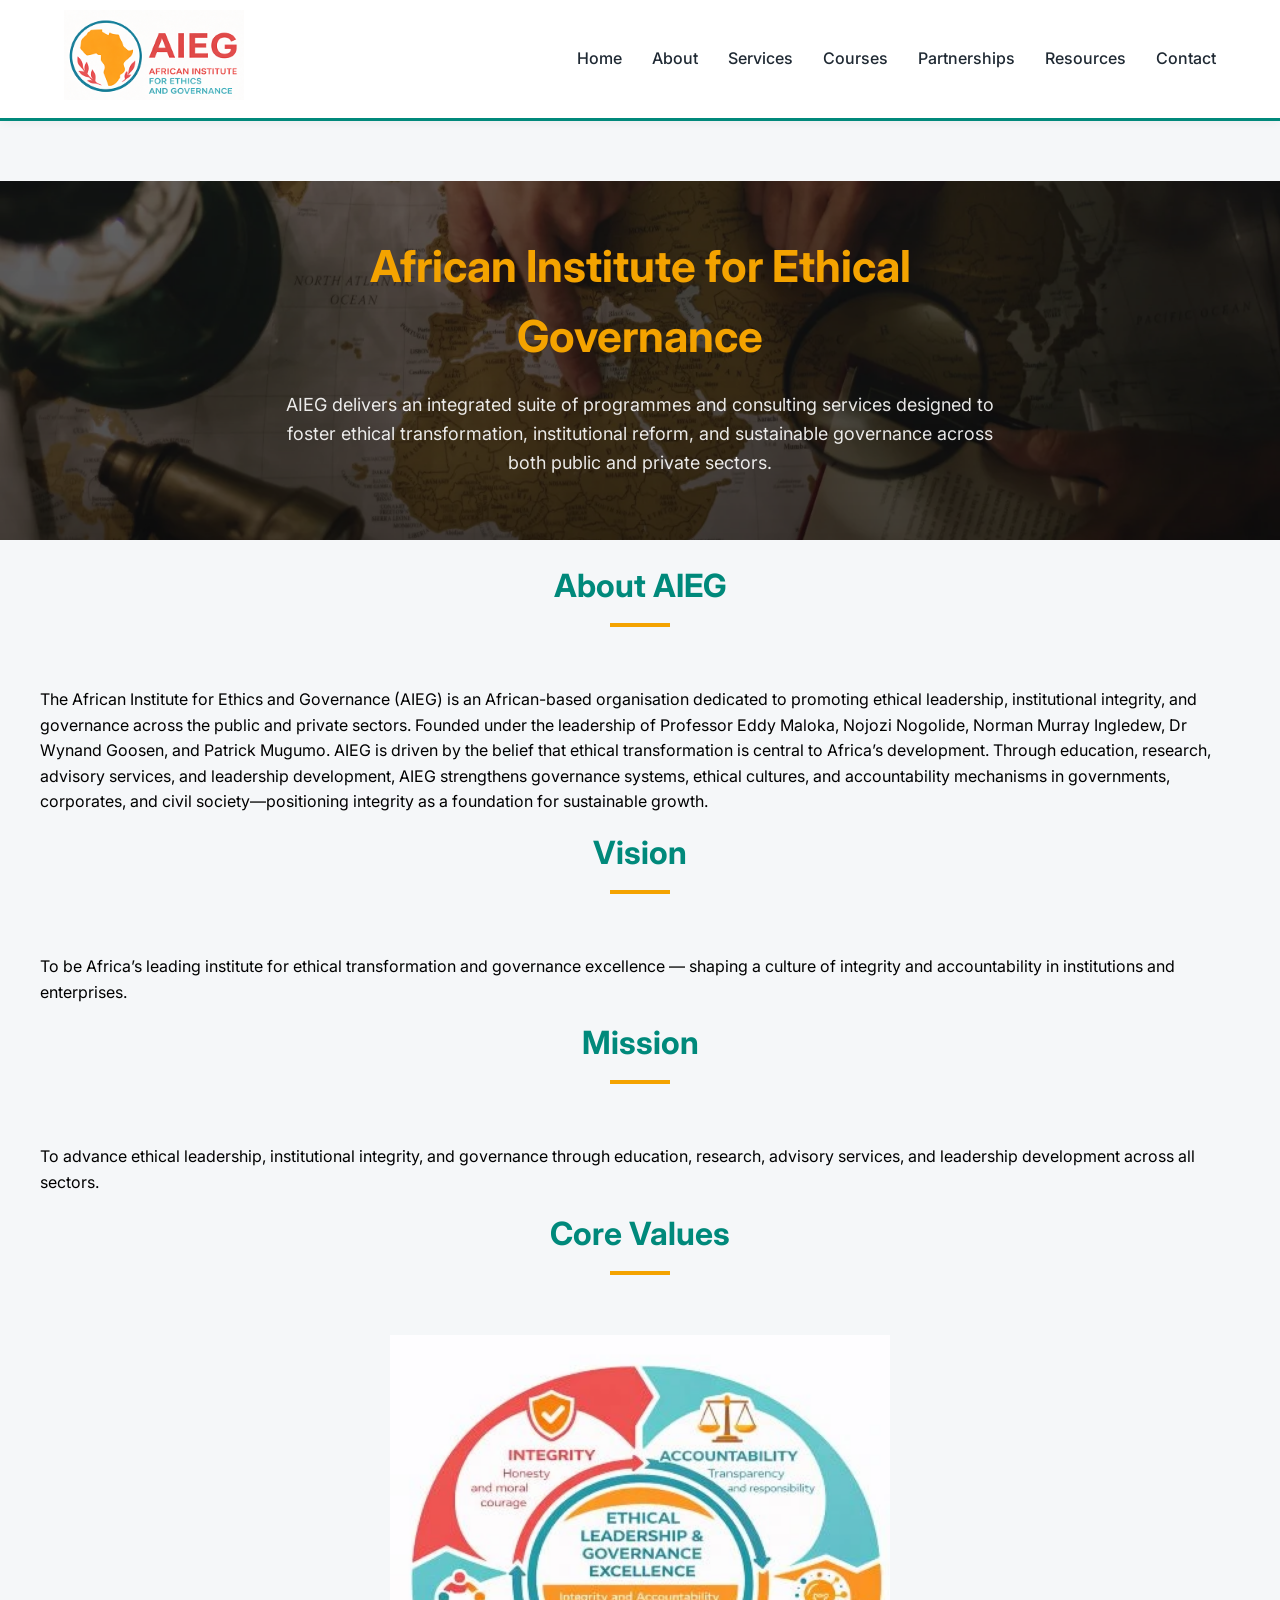
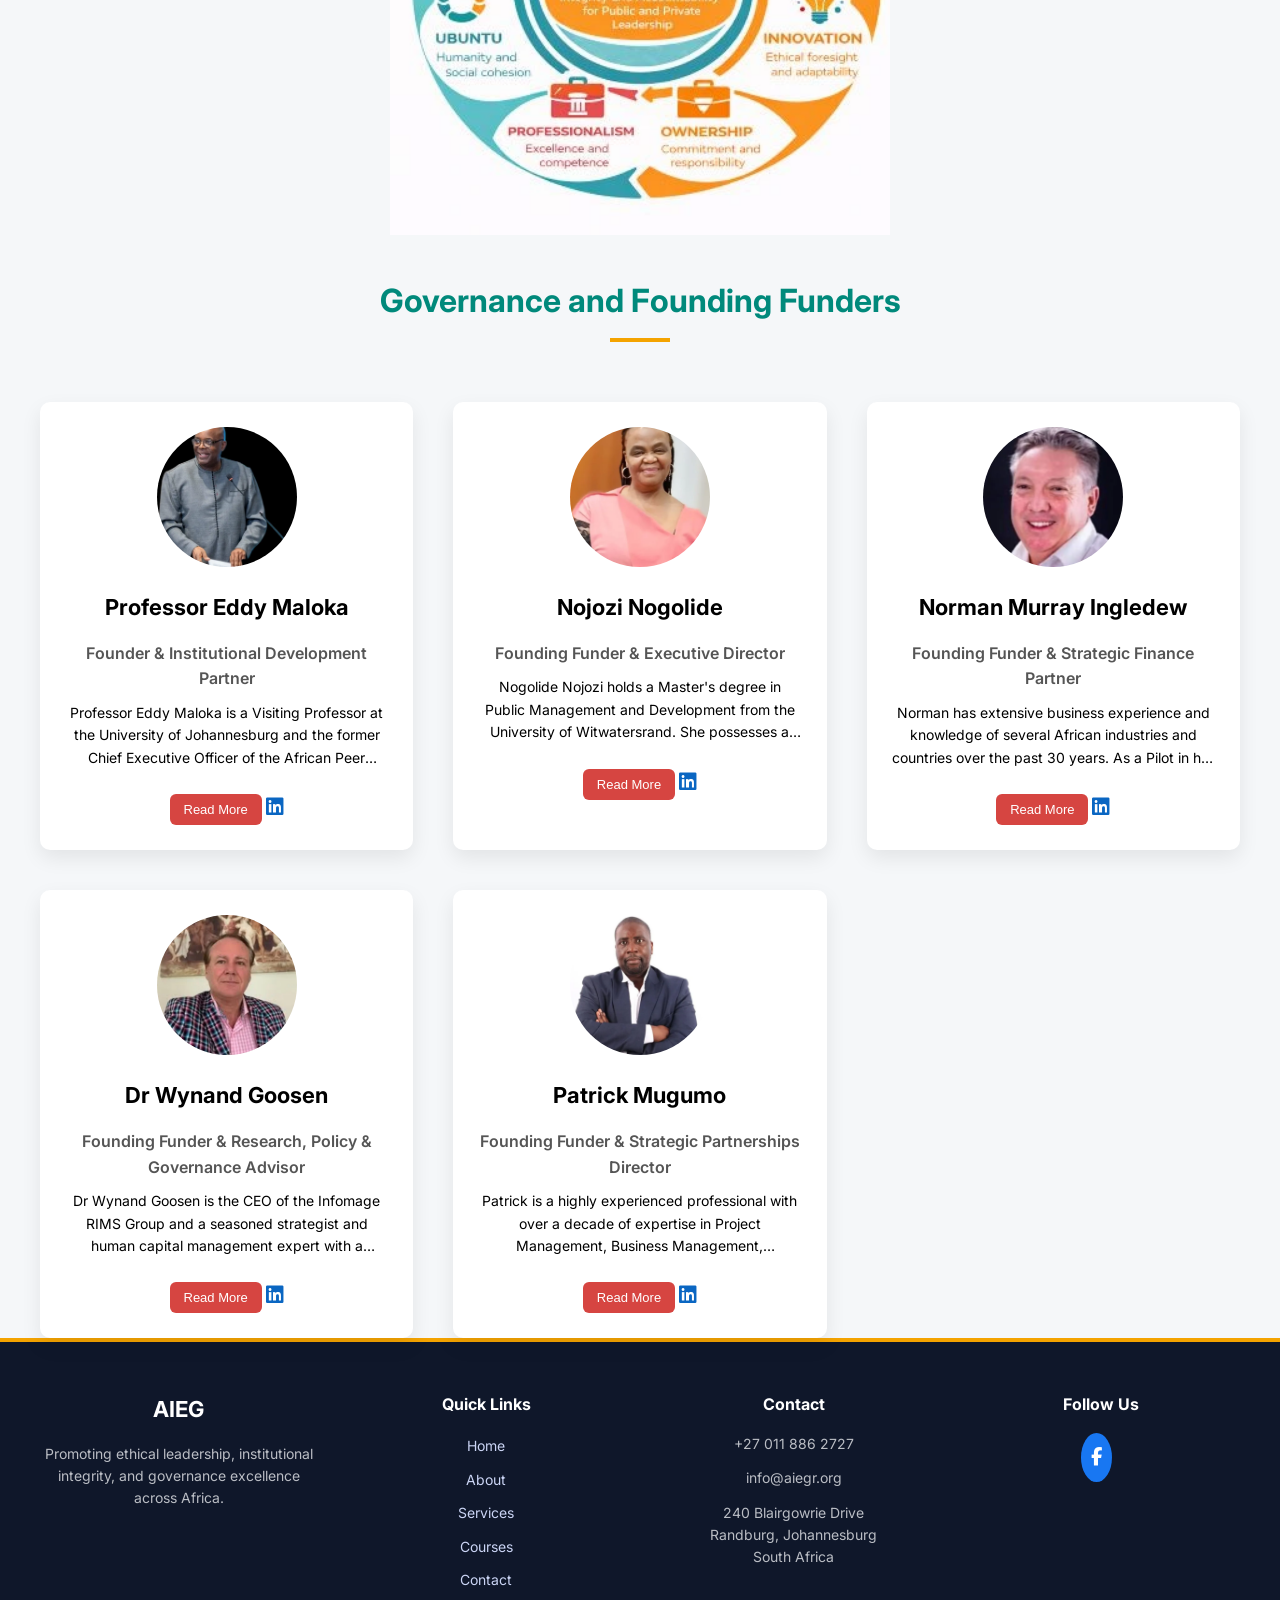
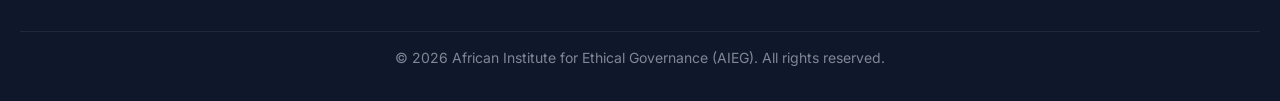
==== about.html @ ccddeaf9 "Update about.html" ====
<!DOCTYPE html>
<html lang="en">

<head>

<meta charset="UTF-8">
<meta name="viewport" content="width=device-width, initial-scale=1.0">

<title>African Institute for Ethical Governance (AIEG) | Ethical Leadership & Governance Training</title>

<meta name="description" content="The African Institute for Ethical Governance (AIEG) promotes ethical leadership, governance reform, and institutional integrity across public and private sectors in Africa.">

<meta name="keywords" content="Ethical leadership, governance training, anti-corruption training, Africa governance institute, ESG leadership, public sector ethics">

<meta name="author" content="African Institute for Ethical Governance">

<link rel="canonical" href="https://www.aiegr.org/">

<link rel="preload" as="image" href="images/governance-bg.webp">
<link rel="preload" as="image" href="images/aieg-logo.png">

<link rel="preconnect" href="https://fonts.googleapis.com">
<link rel="preconnect" href="https://fonts.gstatic.com" crossorigin>

<link href="https://fonts.googleapis.com/css2?family=Inter:wght@300;400;500;600;700&family=Merriweather:wght@600;700&display=swap" rel="stylesheet">

<style>

/* CRITICAL CSS - HEADER */

body{
margin:0;
font-family:'Inter', sans-serif;
background:#F5F7F9;
}

header{
background:white;
border-bottom:3px solid #00897B;
position:sticky;
top:0;
z-index:1000;
}

.navbar{
display:flex;
justify-content:space-between;
align-items:center;
width:90%;
max-width:1200px;
margin:auto;
padding:10px 0;
}

.logo img{
height:70px;
}

/* HERO */

.hero {
  min-height: 20vh;
  height: auto;
  display: flex;
  align-items: center;
  justify-content: center;
  text-align: center;
  color: white;
  padding: 30px 20px;

  background:
  linear-gradient(rgba(0,0,0,0.6), rgba(0,0,0,0.7)),
  url("images/governance-bg.webp");

  background-size: cover;
  background-position: center;
}

/* Tablet */
@media (max-width: 768px) {
  .hero {
  min-height: clamp(400px, 60vh, 650px);
}

  .hero h1 {
    font-size: 32px;
  }

  .hero p {
    font-size: 16px;
  }
}

/* Mobile */
@media (max-width: 480px) {
  .hero {
  min-height: clamp(400px, 60vh, 650px);
}

  .hero h1 {
    font-size: 26px;
  }

  .hero p {
    font-size: 15px;
  }
}
/* CRITICAL CSS - HEADER */

body{
margin:0;
font-family:'Inter', sans-serif;
background:#F5F7F9;
}

header{
background:white;
border-bottom:3px solid #00897B;
position:sticky;
top:0;
z-index:1000;
}

.navbar{
display:flex;
justify-content:space-between;
align-items:center;
width:90%;
max-width:1200px;
margin:auto;
padding:10px 0;
}

.logo img{
height:70px;
}

/* HERO */

.hero {
  min-height: 20vh;
  height: auto;
  display: flex;
  align-items: center;
  justify-content: center;
  text-align: center;
  color: white;
  padding: 30px 20px;

  background:
  linear-gradient(rgba(0,0,0,0.6), rgba(0,0,0,0.7)),
  url("images/governance-bg.webp");

  background-size: cover;
  background-position: center;
}

.hero {
  margin-bottom: 20px;
}

section {
  margin: 60px 0;
}

/* Tablet */
@media (max-width: 768px) {
  .hero {
  min-height: clamp(400px, 60vh, 650px);
}

  .hero h1 {
    font-size: 32px;
  }

  .hero p {
    font-size: 16px;
  }
}

/* Mobile */
@media (max-width: 480px) {
  .hero {
  min-height: clamp(400px, 60vh, 650px);
}

  .hero h1 {
    font-size: 26px;
  }

  .hero p {
    font-size: 15px;
  }
}
</style>


<link rel="preload" href="css/style.css" as="style"
onload="this.onload=null;this.rel='stylesheet'">

<noscript>
<link rel="stylesheet" href="css/style.css">
</noscript>

<link rel="stylesheet" href="https://cdnjs.cloudflare.com/ajax/libs/font-awesome/6.5.0/css/all.min.css">

</head>





<body>

<!-- HEADER / NAVIGATION -->

<header>

<div class="container navbar">

<div class="logo">
<a href="index.html">
<img src="images/aieg-logo.png" alt="AIEG Logo">
</a>
</div>

<!-- HAMBURGER BUTTON -->

<div class="hamburger" id="hamburger">
<span></span>
<span></span>
<span></span>
</div>

<nav>

<ul class="nav-links" id="navLinks">

<li><a href="index.html">Home</a></li>
<li><a href="about.html">About</a></li>
<li><a href="services.html">Services</a></li>
<li><a href="courses.html">Courses</a></li>
<li><a href="partnerships.html">Partnerships</a></li>
<li><a href="resources.html">Resources</a></li>
<li><a href="contact.html">Contact</a></li>

</ul>

</nav>

</div>

</header>


<section class="hero">
  
  <div class="hero-content">

<h1>African Institute for Ethical Governance</h1>

<p>
AIEG delivers an integrated suite of programmes and consulting services designed to foster ethical transformation,
institutional reform, and sustainable governance across both public and private sectors.
</p>

</div>

</section>


<!-- ABOUT -->

<section class="container">


<h2 class="section-title">About AIEG</h2>

<p>
The African Institute for Ethics and Governance (AIEG) is an African-based organisation dedicated to promoting ethical leadership, institutional integrity, and governance across the public and private sectors. Founded under the leadership of Professor Eddy Maloka, Nojozi Nogolide, Norman Murray Ingledew, Dr Wynand Goosen, and Patrick Mugumo. AIEG is driven by the belief that ethical transformation is central to Africa’s development. Through education, research, advisory services, and leadership development, AIEG strengthens governance systems, ethical cultures, and accountability mechanisms in governments, corporates, and civil society—positioning integrity as a foundation for sustainable growth.
</p>

</section>


<section class="container">


<h2 class="section-title">Vision</h2>

<p>To be Africa’s leading institute for ethical transformation and governance excellence — shaping a culture of integrity and accountability in institutions and enterprises.</p>


<h2 class="section-title">Mission</h2>

<p>
To advance ethical leadership, institutional integrity, and governance through education, research, advisory services, and leadership development across all sectors.
</p>


<h2 class="section-title">Core Values</h2>

<div class="core-values-wheel">

  <div class="wheel-container">
    <img src="images/wheel.webp" alt="Core Values Wheel">

    <!-- Hotspots -->
    <a href="#integrity" class="hotspot integrity"></a>
    <a href="#accountability" class="hotspot accountability"></a>
    <a href="#innovation" class="hotspot innovation"></a>
    <a href="#ownership" class="hotspot ownership"></a>
    <a href="#professionalism" class="hotspot professionalism"></a>
    <a href="#ubuntu" class="hotspot ubuntu"></a>
  </div>

</div>




</section>


<section class="container">


<h2 class="section-title">Governance and Founding Funders</h2>

<div class="team-grid">

<div class="team-card">

<img 
  src="assets/team/eddy-maloka.webp"
  srcset="
    assets/team/eddy-maloka-400.webp 400w,
    assets/team/eddy-maloka-800.webp 800w
  "
  sizes="(max-width: 600px) 100vw, 300px"
  loading="lazy"
  alt="Professor Eddy Maloka">

<h3>Professor Eddy Maloka</h3>

<p class="title">Founder & Institutional Development Partner</p>

<p class="bio">
Professor Eddy Maloka is a Visiting Professor at the University of Johannesburg and the former Chief Executive Officer of the African Peer Review Mechanism. With over 30 years of experience in public service, diplomacy, and academia, Maloka has established himself as an expert in leadership and institutional development. He holds a Ph.D. from the University of Cape Town and a Master's degree from the Institute of International and Development Studies in Geneva, Switzerland.
</p>

<button class="read-more">Read More</button>

<a href="#" class="linkedin" target="_blank">
<i class="fab fa-linkedin"></i>
</a>

</div>


<div class="team-card">

<img 
  src="assets/team/nojozi-nogolide.webp"
  srcset="
    assets/team/nojozi-nogolide-400.webp 400w,
    assets/team/nojozi-nogolide-800.webp 800w
  "
  sizes="(max-width: 600px) 100vw, 300px"
  loading="lazy"
  alt="Nojozi Nogolide">

<h3>Nojozi Nogolide</h3>

<p class="title">Founding Funder & Executive Director</p>

<p class="bio">
Nogolide Nojozi holds a Master's degree in Public Management and Development from the University of Witwatersrand. She possesses a robust set of skills and experience in fostering good governance practices and engineering strategic interventions that have led to many organisational growths, improved performance, and stability in the institutions she has served. She has navigated complex governance frameworks crucial for ethical leadership building and good governance conduct. As a diplomat by training, she has participated in numerous international platforms to foster relations on best global practices with various stakeholders.
</p>

<button class="read-more">Read More</button>

<a href="https://www.linkedin.com/in/nogolide-nojozi-76679118" class="linkedin" target="_blank">
<i class="fab fa-linkedin"></i>
</a>

</div>


<div class="team-card">

<img 
  src="assets/team/norman-ingledew.webp"
  srcset="
    assets/team/norman-ingledew-400.webp 400w,
    assets/team/norman-ingledew-800.webp 800w
  "
  sizes="(max-width: 600px) 100vw, 300px"
  loading="lazy"
  alt="Norman Ingledew">

<h3>Norman Murray Ingledew</h3>

<p class="title">Founding Funder & Strategic Finance Partner</p>

<p class="bio">
Norman has extensive business experience and knowledge of several African industries and countries over the past 30 years. As a Pilot in her Majesty’s government, he developed a sense of values and dedication that served him well in his business career. He trained and graduated from the Britannia Royal Naval College (BRNC) in Dartmouth, United Kingdom, where he served as a Naval Officer and Specialist Pilot for various jet aircraft. In South Africa, Norman has also been a non-executive director of several listed companies on the Johannesburg Stock Exchange, specialising in retail, wholesale plumbing hardware distribution, mining, and IT. Norman possesses extensive experience and leadership qualities and is dedicated to South Africa's development. As head of Business Development, he is well-positioned to inspire corporate South Africa to foster a new value system that resists corruption at all levels.
</p>

<button class="read-more">Read More</button>

<a href="https://www.linkedin.com/in/norman-ingledew-4351a81b3" class="linkedin" target="_blank">
<i class="fab fa-linkedin"></i>
</a>

</div>


<div class="team-card">

<img 
  src="assets/team/wynand-goosen.webp"
  srcset="
    assets/team/wynand-goosen-400.webp 400w,
    assets/team/wynand-goosen-800.webp 800w
  "
  sizes="(max-width: 600px) 100vw, 300px"
  loading="lazy"
  alt="Dr Wynand Goosen">

<h3>Dr Wynand Goosen</h3>

<p class="title">Founding Funder & Research, Policy & Governance Advisor</p>

<p class="bio">
Dr Wynand Goosen is the CEO of the Infomage RIMS Group and a seasoned strategist and human capital management expert with a distinguished track record in designing and implementing high-impact development systems across the public and private sectors. He pioneered South Africa’s first Skills Development Facilitator Programme, authored the New Venture Creation Programme for entrepreneurial development, established structured entrepreneurial incubators, and developed foresight, innovation, and management information systems that link strategy directly to execution and productivity. His work includes facilitating strategic development workshops, creating international collaborative frameworks between South Africa and the European Union. Dr Goosen has founded several successful enterprises, including The Learning Corporation Ltd, The Infomage RIMS Group, SkillzBook, and Gold Rose Investments. He holds three doctoral degrees in Business, Metaphysics and Human Capital, as well as a Postdoctoral qualification from Switzerland. He serves on the boards of multiple professional organizations and is an internationally recognised lecturer, PhD supervisor and examiner in Management and Leadership, as well as a well-known conference speaker featured in print and broadcast media.
</p>

<button class="read-more">Read More</button>

<a href="https://www.linkedin.com/in/drwynandgoosen" class="linkedin" target="_blank">
<i class="fab fa-linkedin"></i>
</a>

</div>


<div class="team-card">

<img 
  src="assets/team/patrick-mugumo.webp"
  srcset="
    assets/team/patrick-mugumo-400.webp 400w,
    assets/team/patrick-mugumo-800.webp 800w
  "
  sizes="(max-width: 600px) 100vw, 300px"
  loading="lazy"
  alt="Patrick Mugumo">

<h3>Patrick Mugumo</h3>

<p class="title">Founding Funder & Strategic Partnerships Director</p>

<p class="bio">
Patrick is a highly experienced professional with over a decade of expertise in Project Management, Business Management, Information Technology, and Human Resources. Currently, he holds the position of Director at IRG Group and is a distinguished member of the South African Board for People Practices (SABPP). He has earned the Master’s HR Professional (MHRP) designation and serves as the Deputy Chair of the SABPP Ethics Committee. Patrick has a keen focus on integrating technology and innovation into HR practices, and he is a specialist in leveraging Artificial Intelligence (AI) to drive efficiency and excellence. He has a master’s degree in Programme Management and is actively pursuing a Doctorate in Leadership, Technology, and Innovation Management.
</p>

<button class="read-more">Read More</button>

<a href="https://www.linkedin.com/in/patrick-mugumo-22928923" class="linkedin" target="_blank">
<i class="fab fa-linkedin"></i>
</a>

</div>

</div>

</section>


<!-- SERVICES -->



<!-- COURSES -->



<!-- PARTNERSHIPS -->



<!-- RESOURCES -->



<!-- CONTACT -->



<footer class="footer">

<div class="container footer-grid">

  <!-- About -->
  <div class="footer-col">
    <h3>AIEG</h3>
    <p>
      Promoting ethical leadership, institutional integrity, and governance
      excellence across Africa.
    </p>
  </div>

  <!-- Quick Links -->
  <div class="footer-col">
    <h4>Quick Links</h4>
    <ul>
      <li><a href="index.html">Home</a></li>
      <li><a href="about.html">About</a></li>
      <li><a href="services.html">Services</a></li>
      <li><a href="courses.html">Courses</a></li>
      <li><a href="contact.html">Contact</a></li>
    </ul>
  </div>

  <!-- Contact -->
  <div class="footer-col">
    <h4>Contact</h4>
    <p>+27 011 886 2727</p>
    <p>info@aiegr.org</p>
    <p>240 Blairgowrie Drive<br>
Randburg, Johannesburg<br>
South Africa</p>
  </div>

  <!-- Social -->
  <div class="footer-col">
    <h4>Follow Us</h4>
    <div class="social-icons">
      <a href="https://web.facebook.com/profile.php?id=61573634230975" target="_blank">
        <i class="fab fa-facebook-f"></i>
      </a>
    </div>
  </div>

</div>

<div class="footer-bottom">
  <p>© 2026 African Institute for Ethical Governance (AIEG). All rights reserved.</p>
</div>

</footer>

<script src="js/script.js" defer></script>


<script>

document.querySelectorAll(".read-more").forEach(button => {

button.addEventListener("click", function(){

const bio = this.previousElementSibling;

bio.classList.toggle("expanded");

this.textContent =
bio.classList.contains("expanded")
? "Read Less"
: "Read More";

});

});

</script>

<script>

const hamburger = document.querySelector(".hamburger");
const navLinks = document.querySelector(".nav-links");

hamburger.addEventListener("click", () => {

    hamburger.classList.toggle("active");
    navLinks.classList.toggle("active");

});

</script>

<script>
document.querySelectorAll('.segment').forEach(segment => {
  segment.addEventListener('click', function () {
    const target = this.getAttribute('data-target');
    const section = document.getElementById(target);

    if (section) {
      section.scrollIntoView({ behavior: 'smooth' });
    }
  });
});
</script>

<script>
function filterResources(type) {
    const items = document.querySelectorAll('.resource-item');

    items.forEach(item => {
        if (type === 'all' || item.classList.contains(type)) {
            item.style.display = 'flex';   // ✅ NOT 'block'
        } else {
            item.style.display = 'none';
        }
    });
}
</script>

</body>
</html>
---- css/style.css ----
/* =================================================
AIEG WEBSITE STYLESHEET
African Institute for Ethics and Governance
================================================= */

/* GOOGLE FONTS */

@import url('https://fonts.googleapis.com/css2?family=Inter:wght@300;400;500;600;700&family=Merriweather:wght@600;700&display=swap');


/* =================================================
COLOR PALETTE
================================================= */

:root{

--africa-gold:#F4A300;
--africa-red:#D64541;
--africa-green:#00897B;
--africa-earth:#6D4C41;

--dark:#1F2933;
--text:#444;
--light:#F5F7F9;
--white:#ffffff;

}

 {
  --space-xs: 4px;
  --space-sm: 8px;
  --space-md: 16px;
  --space-lg: 32px;
  --space-xl: 64px;
}

/* =================================================
GLOBAL RESET
================================================= */

*{
margin:0;
padding:0;
box-sizing:border-box;
}

html{
scroll-behavior:smooth;
}

body {
  line-height: 1.6;
}


/* =================================================
TYPOGRAPHY
================================================= */

h1,h2,h3,h4 {
  margin-bottom: 16px;
}

h1{font-size:44px;}
h2{font-size:32px;}
h3{font-size:22px;}

p {
  margin-bottom: 12px;
}

@media(max-width:600px){

h1{
font-size:30px;
}

h2{
font-size:26px;
}

h3{
font-size:20px;
}

p{
font-size:15px;
}

}


/* =================================================
LAYOUT CONTAINER
================================================= */

.container {
  max-width: 1200px;
  margin: 0 auto;
  padding: 0 var(--space-md);
}

section {
  padding: var(--space-xl) var(--space-lg);
}

@media(max-width:600px){

.container{
width:92%;
}

section{
padding:60px 0;
}

}

/* =================================================
HEADER
================================================= */

header{
background:white;
border-bottom:3px solid var(--africa-green);
box-shadow:0 2px 10px rgba(0,0,0,0.05);
position:sticky;
top:0;
z-index:1000;
padding:10px 0;
}

.navbar{
display:flex;
justify-content:space-between;
align-items:center;
}

.logo img{
height:90px;
}


/* NAVIGATION */

.nav-links{
display:flex;
gap:30px;
list-style:none;
}

.nav-links a{
color:var(--dark);
text-decoration:none;
font-weight:500;
transition:color .3s;
}

.nav-links a:hover{
color:var(--africa-red);
}

@media(max-width:900px){

.nav-links{
position:absolute;
top:75px;
left:0;
width:100%;
background:white;
flex-direction:column;
align-items:center;
gap:18px;
padding:25px 0;
display:none;
box-shadow:0 8px 20px rgba(0,0,0,0.08);
}

.nav-links li{
width:100%;
text-align:center;
}

.nav-links a{
display:block;
padding:10px 0;
font-size:18px;
}

.nav-links.active{
display:flex;
}

.hamburger{
display:flex;
}

}


/* =================================================
HAMBURGER MENU
================================================= */

.hamburger{
display:none;
flex-direction:column;
cursor:pointer;
gap:5px;
}

.hamburger span{
width:25px;
height:3px;
background:var(--dark);
display:block;
transition:.3s;
}

.hamburger.active span:nth-child(1){
transform:rotate(45deg) translate(5px,5px);
}

.hamburger.active span:nth-child(2){
opacity:0;
}

.hamburger.active span:nth-child(3){
transform:rotate(-45deg) translate(5px,-5px);
}


/* =================================================
HERO SECTION
================================================= */

.hero {
  position: relative;
  overflow: hidden;
}

.hero-bg {
  position: absolute;
  width: 100%;
  height: 100%;
  object-fit: cover;
  top: 0;
  left: 0;
  z-index: -1;
}

.hero-content{
max-width:750px;
padding:20px;
}

.hero h1{
color:var(--africa-gold);
margin-bottom:20px;
}

.hero p{
font-size:18px;
opacity:.9;
}

@media(max-width:600px){

.hero{
height:auto;
padding:120px 20px 80px 20px;
}

.hero-content{
max-width:100%;
}

.hero p{
font-size:16px;
}

}


/* TEXT REVEAL ANIMATION */

.reveal-text{
opacity:0;
transform:translateY(40px);
animation:revealText 1.2s ease forwards;
}

.reveal-text.delay{
animation-delay:0.6s;
}

@keyframes revealText{
to{
opacity:1;
transform:translateY(0);
}
}


/* SCROLL INDICATOR */

.scroll-indicator{
position:absolute;
bottom:30px;
left:50%;
transform:translateX(-50%);
}

.scroll-indicator span{
display:block;
width:24px;
height:40px;
border:2px solid white;
border-radius:20px;
position:relative;
}

.scroll-indicator span::after{
content:"";
position:absolute;
top:8px;
left:50%;
width:4px;
height:8px;
background:white;
transform:translateX(-50%);
border-radius:2px;
animation:scrollMove 2s infinite;
}

@keyframes scrollMove{
0%{opacity:0;top:6px;}
50%{opacity:1;}
100%{opacity:0;top:20px;}
}


/* =================================================
SECTION TITLE
================================================= */

.section-title{
text-align:center;
margin-bottom:60px;
color:var(--africa-green);
position:relative;
}

.section-title::after{
content:"";
width:60px;
height:4px;
background:var(--africa-gold);
display:block;
margin:12px auto;
}


/* =================================================
CARDS
================================================= */

.card-grid{
display:grid;
grid-template-columns:repeat(3,1fr);
gap:30px;
}


.card{
background:white;
padding:30px;
border-radius:10px;
box-shadow:0 8px 20px rgba(0,0,0,0.08);
transition:.3s;
}

.card:hover{
transform:translateY(-6px);
border-top:4px solid var(--africa-red);
}

.card img{
width:100%;
border-radius:8px;
margin-bottom:20px;
}

@media(max-width:1200px){

.card-grid,
.services-grid,
.courses-grid,
.partnership-grid,
.contact-info-grid{
grid-template-columns:repeat(2,1fr);
}

.team-grid{
grid-template-columns:repeat(2,1fr);
}

}

/* =================================================
BUTTONS
================================================= */

.btn-primary{
background:var(--africa-red);
color:white;
padding:12px 24px;
border-radius:6px;
text-decoration:none;
font-weight:600;
transition:.3s;
}

.btn-primary:hover{
background:var(--africa-green);
}


/* =================================================
TEAM / LEADERSHIP
================================================= */

.team-grid{
display:grid;
grid-template-columns:repeat(3,1fr);
gap:40px;
}

.team-card{
background:white;
padding:25px;
border-radius:10px;
text-align:center;
box-shadow:0 8px 20px rgba(0,0,0,0.08);
transition:.3s;
}

.team-card:hover{
transform:translateY(-6px);
}

.team-card img{
width:140px;
height:140px;
border-radius:50%;
object-fit:cover;
margin-bottom:15px;
}

.team-card .title{
font-weight:600;
margin-bottom:10px;
color:#555;
}

.linkedin{
display:inline-block;
margin-top:10px;
font-size:20px;
color:#0a66c2;
}

.linkedin:hover{
color:#004182;
}

@media(max-width:600px){

.team-card{
padding:20px;
}

.team-card img{
width:120px;
height:120px;
}

}

/* BIO TRUNCATION */

.bio{
display:-webkit-box;
-webkit-line-clamp:3;
-webkit-box-orient:vertical;
overflow:hidden;
font-size:14px;
}

.bio.expanded{
-webkit-line-clamp:unset;
}

.read-more{
background:var(--africa-red);
color:white;
border:none;
padding:8px 14px;
border-radius:6px;
font-size:13px;
cursor:pointer;
margin-top:10px;
}


/* =================================================
SERVICES GRID
================================================= */

.services-grid{
display:grid;
grid-template-columns:repeat(3,1fr);
gap:40px;
margin-top:40px;
}

.service-card{
background:white;
padding:20px;
border-radius:10px;
box-shadow:0 8px 18px rgba(0,0,0,0.08);
transition:.3s;
}

.service-card:hover{
transform:translateY(-5px);
}

.service-card img{
width:100%;
height:160px;
object-fit:cover;
border-radius:6px;
margin-bottom:15px;
}


/* =================================================
COURSES
================================================= */

.courses-grid{
display:grid;
grid-template-columns:repeat(3,1fr);
gap:40px;
margin-top:40px;
}

.course-column{
background:white;
padding:25px;
border-radius:10px;
box-shadow:0 8px 20px rgba(0,0,0,0.08);
}

.course-category-img{
width:100%;
height:180px;
object-fit:cover;
border-radius:8px;
margin-bottom:15px;
}

.course-column ul{
padding-left:20px;
}

@media(max-width:900px){

.course-column{
padding:20px;
}

.course-category-img{
height:160px;
}

}

.modal {
  display: none;
  position: fixed;
  z-index: 2000;
  left: 0;
  top: 0;
  width: 100%;
  height: 100%;
  background: rgba(0,0,0,0.7);
}

.modal-box {
  background: #fff;
  margin: 5% auto;
  padding: 30px;
  width: 90%;
  max-width: 800px;
  max-height: 80vh;
  overflow-y: auto;
  border-radius: 10px;
}

.close-modal {
  float: right;
  font-size: 28px;
  cursor: pointer;
}

/* ACCORDION */

.accordion-header{
width:100%;
background:var(--africa-green);
color:white;
padding:14px;
font-size:16px;
text-align:left;
border:none;
cursor:pointer;
border-radius:6px;
margin-bottom:5px;
}

.accordion-header small.hint {
  display: block;
  font-size: 12px;
  font-weight: 400;
  color: #FF0000;
  margin-top: 5px;
}

.accordion-header:hover{
background:var(--africa-earth);
}

.accordion-content {
  display: none;
}

@media(max-width:600px){

.accordion-header{
font-size:15px;
padding:12px;
}

.accordion-content{
font-size:14px;
}

}


/* =================================================
CUSTOM PROGRAMS
================================================= */

.custom-programs{
margin-top:60px;
}

.custom-title{
text-align:center;
font-size:28px;
margin-bottom:40px;
}

.custom-grid{
display:grid;
grid-template-columns:repeat(2,1fr);
gap:40px;
}

.custom-column{
background:white;
padding:25px;
border-radius:10px;
box-shadow:0 8px 20px rgba(0,0,0,0.08);
}


/* =================================================
PARTNERSHIPS
================================================= */

.partnership-details{
background:#f7f9fc;
}

.partnership-grid{
display:grid;
grid-template-columns:repeat(3,1fr);
gap:30px;
}

.partnership-card{
background:white;
padding:30px;
border-radius:10px;
box-shadow:0 8px 20px rgba(0,0,0,0.08);
}

.partnership-card ul{
padding-left:20px;
}


/* =================================================
CONTACT FORM
================================================= */

.contact-form{
max-width:700px;
margin:auto;
display:flex;
flex-direction:column;
gap:15px;
}

.form-row{
display:grid;
grid-template-columns:1fr 1fr;
gap:15px;
}

.contact-form input,
.contact-form textarea{
width:100%;
padding:14px;
border:1px solid #ddd;
border-radius:6px;
font-size:16px;
}

.contact-form textarea{
resize:vertical;
}

@media(max-width:600px){

.contact-form input,
.contact-form textarea{
font-size:16px;
padding:16px;
}

}


/* SUCCESS MESSAGE */

.form-message{
margin-top:10px;
color:green;
opacity:0;
transition:opacity .5s;
}

.form-message.show{
opacity:1;
}


/* =================================================
CONTACT INFO
================================================= */

.contact-info{
background:#f7f9fc;
}

.contact-info-grid{
display:grid;
grid-template-columns:repeat(3,1fr);
gap:30px;
}

.contact-card{
background:white;
padding:30px;
border-radius:10px;
box-shadow:0 8px 20px rgba(0,0,0,0.08);
text-align:center;
}


/* =================================================
MAP
================================================= */

.map-container{
width:100%;
height:400px;
border-radius:10px;
overflow:hidden;
box-shadow:0 8px 20px rgba(0,0,0,0.1);
}

.map-container iframe{
width:100%;
height:100%;
border:0;
}

@media(max-width:600px){

.map-container{
height:300px;
}

}


/* =================================================
FOOTER
================================================= */

footer{
background:var(--dark);
color:white;
padding:40px 0;
text-align:center;
border-top:4px solid var(--africa-gold);
}

footer p{
font-size:14px;
opacity:.8;
}

.social-links {
  margin-top: 10px;
}

.social-links a {
  color: #00897B;
  text-decoration: none;
  font-weight: 500;
}

.social-links a:hover {
  text-decoration: underline;
}

.social-links a {
  font-size: 20px;
  color: #1877F2; /* Facebook blue */
}

.social-links a:hover {
  opacity: 0.8;
}

.footer {
  background: #0f172a;
  color: #e5e7eb;
  padding: 50px 20px 20px;
}

.footer-grid {
  display: grid;
  grid-template-columns: repeat(auto-fit, minmax(220px, 1fr));
  gap: 30px;
}

.footer-col h3,
.footer-col h4 {
  margin-bottom: 15px;
  color: #ffffff;
}

.footer-col p {
  font-size: 14px;
  line-height: 1.6;
}

.footer-col ul {
  list-style: none;
  padding: 0;
}

.footer-col ul li {
  margin-bottom: 8px;
}

.footer-col ul li a {
  color: #cbd5f5;
  text-decoration: none;
  font-size: 14px;
}

.footer-col ul li a:hover {
  color: #ffffff;
}

.social-icons a {
  display: inline-block;
  margin-right: 10px;
  font-size: 18px;
  color: #ffffff;
  background: #1877F2;
  padding: 10px;
  border-radius: 50%;
  transition: 0.3s;
}

.social-icons a:hover {
  transform: translateY(-3px);
  opacity: 0.9;
}

.footer-bottom {
  text-align: center;
  border-top: 1px solid #1f2937;
  margin-top: 30px;
  padding-top: 15px;
  font-size: 13px;
  color: #9ca3af;
}


/* =================================================
RESPONSIVE
================================================= */

@media(max-width:900px){

.nav-links{
position:absolute;
top:80px;
left:0;
width:100%;
background:white;
flex-direction:column;
align-items:center;
gap:20px;
padding:20px 0;
display:none;
box-shadow:0 5px 15px rgba(0,0,0,0.1);
}

.nav-links.active{
display:flex;
}

.hamburger{
display:flex;
}

.card-grid,
.team-grid,
.services-grid,
.courses-grid,
.partnership-grid,
.contact-info-grid{
grid-template-columns:1fr;
}

.custom-grid{
grid-template-columns:1fr;
}

.form-row{
grid-template-columns:1fr;
}

.hero h1{
font-size:36px;
}

}


/* =================================================
RESOURCES
================================================= */

.resource-tabs{
text-align:center;
margin:20px 0;
}

.resource-tabs button{
margin:5px;
padding:10px 15px;
border:none;
background:#00897B;
color:white;
cursor:pointer;
border-radius:5px;
}

.resource-grid{
display:grid;
grid-template-columns:repeat(auto-fit,minmax(280px,1fr));
gap:20px;
margin-top:30px;

/* ADD THIS */
align-items:stretch;
}

.resource-item{
background:white;
padding:20px;
border-radius:10px;
box-shadow:0 5px 15px rgba(0,0,0,0.1);

/* ADD THIS */
display:flex;
flex-direction:column;
height:100%;
}

.resource-item img{
width:100%;
border-radius:8px;
}

.resource-item h3{
margin-bottom:10px;
}

.resource-item p{
margin-bottom:15px;
}

.btn{
margin-top:auto;
display:inline-block;
padding:10px 15px;
background:#F4A300;
color:white;
text-decoration:none;
border-radius:5px;
}

/* =================================================
CORE VALUES WHEEL
================================================= */

.core-values-wheel {
  display: flex;
  justify-content: center;
  align-items: center;
  margin: 40px auto;
  padding: 0 15px;
}

.core-values-wheel img {
  width: 100%;
  max-width: 500px;
  height: auto;
}

/* Tablet */
@media (max-width: 768px) {
  .core-values-wheel {
    margin: 30px auto;
  }

  .core-values-wheel img {
    max-width: 400px;
  }
}

/* Mobile */
@media (max-width: 480px) {
  .core-values-wheel {
    margin: 20px auto;
  }

  .core-values-wheel img {
    max-width: 100%;
  }
}

.core-values-wheel img {
  transition: transform 0.3s ease;
}

.core-values-wheel img:hover {
  transform: scale(1.03);
}

.core-values-wheel {
  display: flex;
  justify-content: center;
  margin: 40px auto;
  padding: 0 15px;
}

.wheel-container {
  position: relative;
  max-width: 500px;
  width: 100%;
}

.wheel-container img {
  width: 100%;
  height: auto;
  display: block;
}

/* Hotspots base */
.hotspot {
  position: absolute;
  width: 25%;
  height: 25%;
  border-radius: 50%;
  cursor: pointer;
}

/* Optional visual hover (remove if you want invisible zones) */
.hotspot:hover {
  background: rgba(0,0,0,0.1);
}

/* Position each segment (tuned for your wheel layout) */
.integrity {
  top: 5%;
  left: 35%;
}

.accountability {
  top: 10%;
  right: 5%;
}

.innovation {
  top: 40%;
  right: 5%;
}

.ownership {
  bottom: 5%;
  right: 25%;
}

.professionalism {
  bottom: 5%;
  left: 25%;
}

.ubuntu {
  top: 40%;
  left: 5%;
}

/* Mobile adjustments */
@media (max-width: 480px) {
  .hotspot {
    width: 28%;
    height: 28%;
  }
}

html {
  scroll-behavior: smooth;
}

.core-values-wheel {
  display: flex;
  justify-content: center;
  margin: 40px auto;
  padding: 0 15px;
}

.core-values-wheel {
  display: flex;
  justify-content: center;
  margin: 40px auto;
  padding: 0 15px;
}

.wheel-container {
  position: relative;
  width: 100%;
  max-width: 500px;
}

.wheel-container img {
  width: 100%;
  height: auto;
  display: block;
}

/* Base hotspot */
.hotspot {
  position: absolute;
  width: 22%;
  height: 22%;
  border-radius: 50%;
  transform: translate(-50%, -50%);
  cursor: pointer;
}

/* Optional hover visual */
.hotspot:hover {
  background: rgba(0, 0, 0, 0.12);
}

/* 🎯 PRECISE POSITIONS (percentage-based = responsive) */

/* Top */
.integrity {
  top: 18%;
  left: 50%;
}

/* Top-right */
.accountability {
  top: 32%;
  left: 78%;
}

/* Bottom-right */
.innovation {
  top: 68%;
  left: 78%;
}

/* Bottom */
.ownership {
  top: 82%;
  left: 50%;
}

/* Bottom-left */
.professionalism {
  top: 68%;
  left: 22%;
}

/* Top-left */
.ubuntu {
  top: 32%;
  left: 22%;
}

/* Mobile tweak */
@media (max-width: 480px) {
  .hotspot {
    width: 26%;
    height: 26%;
  }
}

.hotspot::after {
  content: attr(class);
  position: absolute;
  top: -25px;
  left: 50%;
  transform: translateX(-50%);
  background: #00897B;
  color: white;
  padding: 4px 8px;
  font-size: 10px;
  border-radius: 4px;
  opacity: 0;
  transition: 0.2s;
  white-space: nowrap;
}

.hotspot:hover::after {
  opacity: 1;
}
---- css/style.css ----
/* =================================================
AIEG WEBSITE STYLESHEET
African Institute for Ethics and Governance
================================================= */

/* GOOGLE FONTS */

@import url('https://fonts.googleapis.com/css2?family=Inter:wght@300;400;500;600;700&family=Merriweather:wght@600;700&display=swap');


/* =================================================
COLOR PALETTE
================================================= */

:root{

--africa-gold:#F4A300;
--africa-red:#D64541;
--africa-green:#00897B;
--africa-earth:#6D4C41;

--dark:#1F2933;
--text:#444;
--light:#F5F7F9;
--white:#ffffff;

}

 {
  --space-xs: 4px;
  --space-sm: 8px;
  --space-md: 16px;
  --space-lg: 32px;
  --space-xl: 64px;
}

/* =================================================
GLOBAL RESET
================================================= */

*{
margin:0;
padding:0;
box-sizing:border-box;
}

html{
scroll-behavior:smooth;
}

body {
  line-height: 1.6;
}


/* =================================================
TYPOGRAPHY
================================================= */

h1,h2,h3,h4 {
  margin-bottom: 16px;
}

h1{font-size:44px;}
h2{font-size:32px;}
h3{font-size:22px;}

p {
  margin-bottom: 12px;
}

@media(max-width:600px){

h1{
font-size:30px;
}

h2{
font-size:26px;
}

h3{
font-size:20px;
}

p{
font-size:15px;
}

}


/* =================================================
LAYOUT CONTAINER
================================================= */

.container {
  max-width: 1200px;
  margin: 0 auto;
  padding: 0 var(--space-md);
}

section {
  padding: var(--space-xl) var(--space-lg);
}

@media(max-width:600px){

.container{
width:92%;
}

section{
padding:60px 0;
}

}

/* =================================================
HEADER
================================================= */

header{
background:white;
border-bottom:3px solid var(--africa-green);
box-shadow:0 2px 10px rgba(0,0,0,0.05);
position:sticky;
top:0;
z-index:1000;
padding:10px 0;
}

.navbar{
display:flex;
justify-content:space-between;
align-items:center;
}

.logo img{
height:90px;
}


/* NAVIGATION */

.nav-links{
display:flex;
gap:30px;
list-style:none;
}

.nav-links a{
color:var(--dark);
text-decoration:none;
font-weight:500;
transition:color .3s;
}

.nav-links a:hover{
color:var(--africa-red);
}

@media(max-width:900px){

.nav-links{
position:absolute;
top:75px;
left:0;
width:100%;
background:white;
flex-direction:column;
align-items:center;
gap:18px;
padding:25px 0;
display:none;
box-shadow:0 8px 20px rgba(0,0,0,0.08);
}

.nav-links li{
width:100%;
text-align:center;
}

.nav-links a{
display:block;
padding:10px 0;
font-size:18px;
}

.nav-links.active{
display:flex;
}

.hamburger{
display:flex;
}

}


/* =================================================
HAMBURGER MENU
================================================= */

.hamburger{
display:none;
flex-direction:column;
cursor:pointer;
gap:5px;
}

.hamburger span{
width:25px;
height:3px;
background:var(--dark);
display:block;
transition:.3s;
}

.hamburger.active span:nth-child(1){
transform:rotate(45deg) translate(5px,5px);
}

.hamburger.active span:nth-child(2){
opacity:0;
}

.hamburger.active span:nth-child(3){
transform:rotate(-45deg) translate(5px,-5px);
}


/* =================================================
HERO SECTION
================================================= */

.hero {
  position: relative;
  overflow: hidden;
}

.hero-bg {
  position: absolute;
  width: 100%;
  height: 100%;
  object-fit: cover;
  top: 0;
  left: 0;
  z-index: -1;
}

.hero-content{
max-width:750px;
padding:20px;
}

.hero h1{
color:var(--africa-gold);
margin-bottom:20px;
}

.hero p{
font-size:18px;
opacity:.9;
}

@media(max-width:600px){

.hero{
height:auto;
padding:120px 20px 80px 20px;
}

.hero-content{
max-width:100%;
}

.hero p{
font-size:16px;
}

}


/* TEXT REVEAL ANIMATION */

.reveal-text{
opacity:0;
transform:translateY(40px);
animation:revealText 1.2s ease forwards;
}

.reveal-text.delay{
animation-delay:0.6s;
}

@keyframes revealText{
to{
opacity:1;
transform:translateY(0);
}
}


/* SCROLL INDICATOR */

.scroll-indicator{
position:absolute;
bottom:30px;
left:50%;
transform:translateX(-50%);
}

.scroll-indicator span{
display:block;
width:24px;
height:40px;
border:2px solid white;
border-radius:20px;
position:relative;
}

.scroll-indicator span::after{
content:"";
position:absolute;
top:8px;
left:50%;
width:4px;
height:8px;
background:white;
transform:translateX(-50%);
border-radius:2px;
animation:scrollMove 2s infinite;
}

@keyframes scrollMove{
0%{opacity:0;top:6px;}
50%{opacity:1;}
100%{opacity:0;top:20px;}
}


/* =================================================
SECTION TITLE
================================================= */

.section-title{
text-align:center;
margin-bottom:60px;
color:var(--africa-green);
position:relative;
}

.section-title::after{
content:"";
width:60px;
height:4px;
background:var(--africa-gold);
display:block;
margin:12px auto;
}


/* =================================================
CARDS
================================================= */

.card-grid{
display:grid;
grid-template-columns:repeat(3,1fr);
gap:30px;
}


.card{
background:white;
padding:30px;
border-radius:10px;
box-shadow:0 8px 20px rgba(0,0,0,0.08);
transition:.3s;
}

.card:hover{
transform:translateY(-6px);
border-top:4px solid var(--africa-red);
}

.card img{
width:100%;
border-radius:8px;
margin-bottom:20px;
}

@media(max-width:1200px){

.card-grid,
.services-grid,
.courses-grid,
.partnership-grid,
.contact-info-grid{
grid-template-columns:repeat(2,1fr);
}

.team-grid{
grid-template-columns:repeat(2,1fr);
}

}

/* =================================================
BUTTONS
================================================= */

.btn-primary{
background:var(--africa-red);
color:white;
padding:12px 24px;
border-radius:6px;
text-decoration:none;
font-weight:600;
transition:.3s;
}

.btn-primary:hover{
background:var(--africa-green);
}


/* =================================================
TEAM / LEADERSHIP
================================================= */

.team-grid{
display:grid;
grid-template-columns:repeat(3,1fr);
gap:40px;
}

.team-card{
background:white;
padding:25px;
border-radius:10px;
text-align:center;
box-shadow:0 8px 20px rgba(0,0,0,0.08);
transition:.3s;
}

.team-card:hover{
transform:translateY(-6px);
}

.team-card img{
width:140px;
height:140px;
border-radius:50%;
object-fit:cover;
margin-bottom:15px;
}

.team-card .title{
font-weight:600;
margin-bottom:10px;
color:#555;
}

.linkedin{
display:inline-block;
margin-top:10px;
font-size:20px;
color:#0a66c2;
}

.linkedin:hover{
color:#004182;
}

@media(max-width:600px){

.team-card{
padding:20px;
}

.team-card img{
width:120px;
height:120px;
}

}

/* BIO TRUNCATION */

.bio{
display:-webkit-box;
-webkit-line-clamp:3;
-webkit-box-orient:vertical;
overflow:hidden;
font-size:14px;
}

.bio.expanded{
-webkit-line-clamp:unset;
}

.read-more{
background:var(--africa-red);
color:white;
border:none;
padding:8px 14px;
border-radius:6px;
font-size:13px;
cursor:pointer;
margin-top:10px;
}


/* =================================================
SERVICES GRID
================================================= */

.services-grid{
display:grid;
grid-template-columns:repeat(3,1fr);
gap:40px;
margin-top:40px;
}

.service-card{
background:white;
padding:20px;
border-radius:10px;
box-shadow:0 8px 18px rgba(0,0,0,0.08);
transition:.3s;
}

.service-card:hover{
transform:translateY(-5px);
}

.service-card img{
width:100%;
height:160px;
object-fit:cover;
border-radius:6px;
margin-bottom:15px;
}


/* =================================================
COURSES
================================================= */

.courses-grid{
display:grid;
grid-template-columns:repeat(3,1fr);
gap:40px;
margin-top:40px;
}

.course-column{
background:white;
padding:25px;
border-radius:10px;
box-shadow:0 8px 20px rgba(0,0,0,0.08);
}

.course-category-img{
width:100%;
height:180px;
object-fit:cover;
border-radius:8px;
margin-bottom:15px;
}

.course-column ul{
padding-left:20px;
}

@media(max-width:900px){

.course-column{
padding:20px;
}

.course-category-img{
height:160px;
}

}

.modal {
  display: none;
  position: fixed;
  z-index: 2000;
  left: 0;
  top: 0;
  width: 100%;
  height: 100%;
  background: rgba(0,0,0,0.7);
}

.modal-box {
  background: #fff;
  margin: 5% auto;
  padding: 30px;
  width: 90%;
  max-width: 800px;
  max-height: 80vh;
  overflow-y: auto;
  border-radius: 10px;
}

.close-modal {
  float: right;
  font-size: 28px;
  cursor: pointer;
}

/* ACCORDION */

.accordion-header{
width:100%;
background:var(--africa-green);
color:white;
padding:14px;
font-size:16px;
text-align:left;
border:none;
cursor:pointer;
border-radius:6px;
margin-bottom:5px;
}

.accordion-header small.hint {
  display: block;
  font-size: 12px;
  font-weight: 400;
  color: #FF0000;
  margin-top: 5px;
}

.accordion-header:hover{
background:var(--africa-earth);
}

.accordion-content {
  display: none;
}

@media(max-width:600px){

.accordion-header{
font-size:15px;
padding:12px;
}

.accordion-content{
font-size:14px;
}

}


/* =================================================
CUSTOM PROGRAMS
================================================= */

.custom-programs{
margin-top:60px;
}

.custom-title{
text-align:center;
font-size:28px;
margin-bottom:40px;
}

.custom-grid{
display:grid;
grid-template-columns:repeat(2,1fr);
gap:40px;
}

.custom-column{
background:white;
padding:25px;
border-radius:10px;
box-shadow:0 8px 20px rgba(0,0,0,0.08);
}


/* =================================================
PARTNERSHIPS
================================================= */

.partnership-details{
background:#f7f9fc;
}

.partnership-grid{
display:grid;
grid-template-columns:repeat(3,1fr);
gap:30px;
}

.partnership-card{
background:white;
padding:30px;
border-radius:10px;
box-shadow:0 8px 20px rgba(0,0,0,0.08);
}

.partnership-card ul{
padding-left:20px;
}


/* =================================================
CONTACT FORM
================================================= */

.contact-form{
max-width:700px;
margin:auto;
display:flex;
flex-direction:column;
gap:15px;
}

.form-row{
display:grid;
grid-template-columns:1fr 1fr;
gap:15px;
}

.contact-form input,
.contact-form textarea{
width:100%;
padding:14px;
border:1px solid #ddd;
border-radius:6px;
font-size:16px;
}

.contact-form textarea{
resize:vertical;
}

@media(max-width:600px){

.contact-form input,
.contact-form textarea{
font-size:16px;
padding:16px;
}

}


/* SUCCESS MESSAGE */

.form-message{
margin-top:10px;
color:green;
opacity:0;
transition:opacity .5s;
}

.form-message.show{
opacity:1;
}


/* =================================================
CONTACT INFO
================================================= */

.contact-info{
background:#f7f9fc;
}

.contact-info-grid{
display:grid;
grid-template-columns:repeat(3,1fr);
gap:30px;
}

.contact-card{
background:white;
padding:30px;
border-radius:10px;
box-shadow:0 8px 20px rgba(0,0,0,0.08);
text-align:center;
}


/* =================================================
MAP
================================================= */

.map-container{
width:100%;
height:400px;
border-radius:10px;
overflow:hidden;
box-shadow:0 8px 20px rgba(0,0,0,0.1);
}

.map-container iframe{
width:100%;
height:100%;
border:0;
}

@media(max-width:600px){

.map-container{
height:300px;
}

}


/* =================================================
FOOTER
================================================= */

footer{
background:var(--dark);
color:white;
padding:40px 0;
text-align:center;
border-top:4px solid var(--africa-gold);
}

footer p{
font-size:14px;
opacity:.8;
}

.social-links {
  margin-top: 10px;
}

.social-links a {
  color: #00897B;
  text-decoration: none;
  font-weight: 500;
}

.social-links a:hover {
  text-decoration: underline;
}

.social-links a {
  font-size: 20px;
  color: #1877F2; /* Facebook blue */
}

.social-links a:hover {
  opacity: 0.8;
}

.footer {
  background: #0f172a;
  color: #e5e7eb;
  padding: 50px 20px 20px;
}

.footer-grid {
  display: grid;
  grid-template-columns: repeat(auto-fit, minmax(220px, 1fr));
  gap: 30px;
}

.footer-col h3,
.footer-col h4 {
  margin-bottom: 15px;
  color: #ffffff;
}

.footer-col p {
  font-size: 14px;
  line-height: 1.6;
}

.footer-col ul {
  list-style: none;
  padding: 0;
}

.footer-col ul li {
  margin-bottom: 8px;
}

.footer-col ul li a {
  color: #cbd5f5;
  text-decoration: none;
  font-size: 14px;
}

.footer-col ul li a:hover {
  color: #ffffff;
}

.social-icons a {
  display: inline-block;
  margin-right: 10px;
  font-size: 18px;
  color: #ffffff;
  background: #1877F2;
  padding: 10px;
  border-radius: 50%;
  transition: 0.3s;
}

.social-icons a:hover {
  transform: translateY(-3px);
  opacity: 0.9;
}

.footer-bottom {
  text-align: center;
  border-top: 1px solid #1f2937;
  margin-top: 30px;
  padding-top: 15px;
  font-size: 13px;
  color: #9ca3af;
}


/* =================================================
RESPONSIVE
================================================= */

@media(max-width:900px){

.nav-links{
position:absolute;
top:80px;
left:0;
width:100%;
background:white;
flex-direction:column;
align-items:center;
gap:20px;
padding:20px 0;
display:none;
box-shadow:0 5px 15px rgba(0,0,0,0.1);
}

.nav-links.active{
display:flex;
}

.hamburger{
display:flex;
}

.card-grid,
.team-grid,
.services-grid,
.courses-grid,
.partnership-grid,
.contact-info-grid{
grid-template-columns:1fr;
}

.custom-grid{
grid-template-columns:1fr;
}

.form-row{
grid-template-columns:1fr;
}

.hero h1{
font-size:36px;
}

}


/* =================================================
RESOURCES
================================================= */

.resource-tabs{
text-align:center;
margin:20px 0;
}

.resource-tabs button{
margin:5px;
padding:10px 15px;
border:none;
background:#00897B;
color:white;
cursor:pointer;
border-radius:5px;
}

.resource-grid{
display:grid;
grid-template-columns:repeat(auto-fit,minmax(280px,1fr));
gap:20px;
margin-top:30px;

/* ADD THIS */
align-items:stretch;
}

.resource-item{
background:white;
padding:20px;
border-radius:10px;
box-shadow:0 5px 15px rgba(0,0,0,0.1);

/* ADD THIS */
display:flex;
flex-direction:column;
height:100%;
}

.resource-item img{
width:100%;
border-radius:8px;
}

.resource-item h3{
margin-bottom:10px;
}

.resource-item p{
margin-bottom:15px;
}

.btn{
margin-top:auto;
display:inline-block;
padding:10px 15px;
background:#F4A300;
color:white;
text-decoration:none;
border-radius:5px;
}

/* =================================================
CORE VALUES WHEEL
================================================= */

.core-values-wheel {
  display: flex;
  justify-content: center;
  align-items: center;
  margin: 40px auto;
  padding: 0 15px;
}

.core-values-wheel img {
  width: 100%;
  max-width: 500px;
  height: auto;
}

/* Tablet */
@media (max-width: 768px) {
  .core-values-wheel {
    margin: 30px auto;
  }

  .core-values-wheel img {
    max-width: 400px;
  }
}

/* Mobile */
@media (max-width: 480px) {
  .core-values-wheel {
    margin: 20px auto;
  }

  .core-values-wheel img {
    max-width: 100%;
  }
}

.core-values-wheel img {
  transition: transform 0.3s ease;
}

.core-values-wheel img:hover {
  transform: scale(1.03);
}

.core-values-wheel {
  display: flex;
  justify-content: center;
  margin: 40px auto;
  padding: 0 15px;
}

.wheel-container {
  position: relative;
  max-width: 500px;
  width: 100%;
}

.wheel-container img {
  width: 100%;
  height: auto;
  display: block;
}

/* Hotspots base */
.hotspot {
  position: absolute;
  width: 25%;
  height: 25%;
  border-radius: 50%;
  cursor: pointer;
}

/* Optional visual hover (remove if you want invisible zones) */
.hotspot:hover {
  background: rgba(0,0,0,0.1);
}

/* Position each segment (tuned for your wheel layout) */
.integrity {
  top: 5%;
  left: 35%;
}

.accountability {
  top: 10%;
  right: 5%;
}

.innovation {
  top: 40%;
  right: 5%;
}

.ownership {
  bottom: 5%;
  right: 25%;
}

.professionalism {
  bottom: 5%;
  left: 25%;
}

.ubuntu {
  top: 40%;
  left: 5%;
}

/* Mobile adjustments */
@media (max-width: 480px) {
  .hotspot {
    width: 28%;
    height: 28%;
  }
}

html {
  scroll-behavior: smooth;
}

.core-values-wheel {
  display: flex;
  justify-content: center;
  margin: 40px auto;
  padding: 0 15px;
}

.core-values-wheel {
  display: flex;
  justify-content: center;
  margin: 40px auto;
  padding: 0 15px;
}

.wheel-container {
  position: relative;
  width: 100%;
  max-width: 500px;
}

.wheel-container img {
  width: 100%;
  height: auto;
  display: block;
}

/* Base hotspot */
.hotspot {
  position: absolute;
  width: 22%;
  height: 22%;
  border-radius: 50%;
  transform: translate(-50%, -50%);
  cursor: pointer;
}

/* Optional hover visual */
.hotspot:hover {
  background: rgba(0, 0, 0, 0.12);
}

/* 🎯 PRECISE POSITIONS (percentage-based = responsive) */

/* Top */
.integrity {
  top: 18%;
  left: 50%;
}

/* Top-right */
.accountability {
  top: 32%;
  left: 78%;
}

/* Bottom-right */
.innovation {
  top: 68%;
  left: 78%;
}

/* Bottom */
.ownership {
  top: 82%;
  left: 50%;
}

/* Bottom-left */
.professionalism {
  top: 68%;
  left: 22%;
}

/* Top-left */
.ubuntu {
  top: 32%;
  left: 22%;
}

/* Mobile tweak */
@media (max-width: 480px) {
  .hotspot {
    width: 26%;
    height: 26%;
  }
}

.hotspot::after {
  content: attr(class);
  position: absolute;
  top: -25px;
  left: 50%;
  transform: translateX(-50%);
  background: #00897B;
  color: white;
  padding: 4px 8px;
  font-size: 10px;
  border-radius: 4px;
  opacity: 0;
  transition: 0.2s;
  white-space: nowrap;
}

.hotspot:hover::after {
  opacity: 1;
}
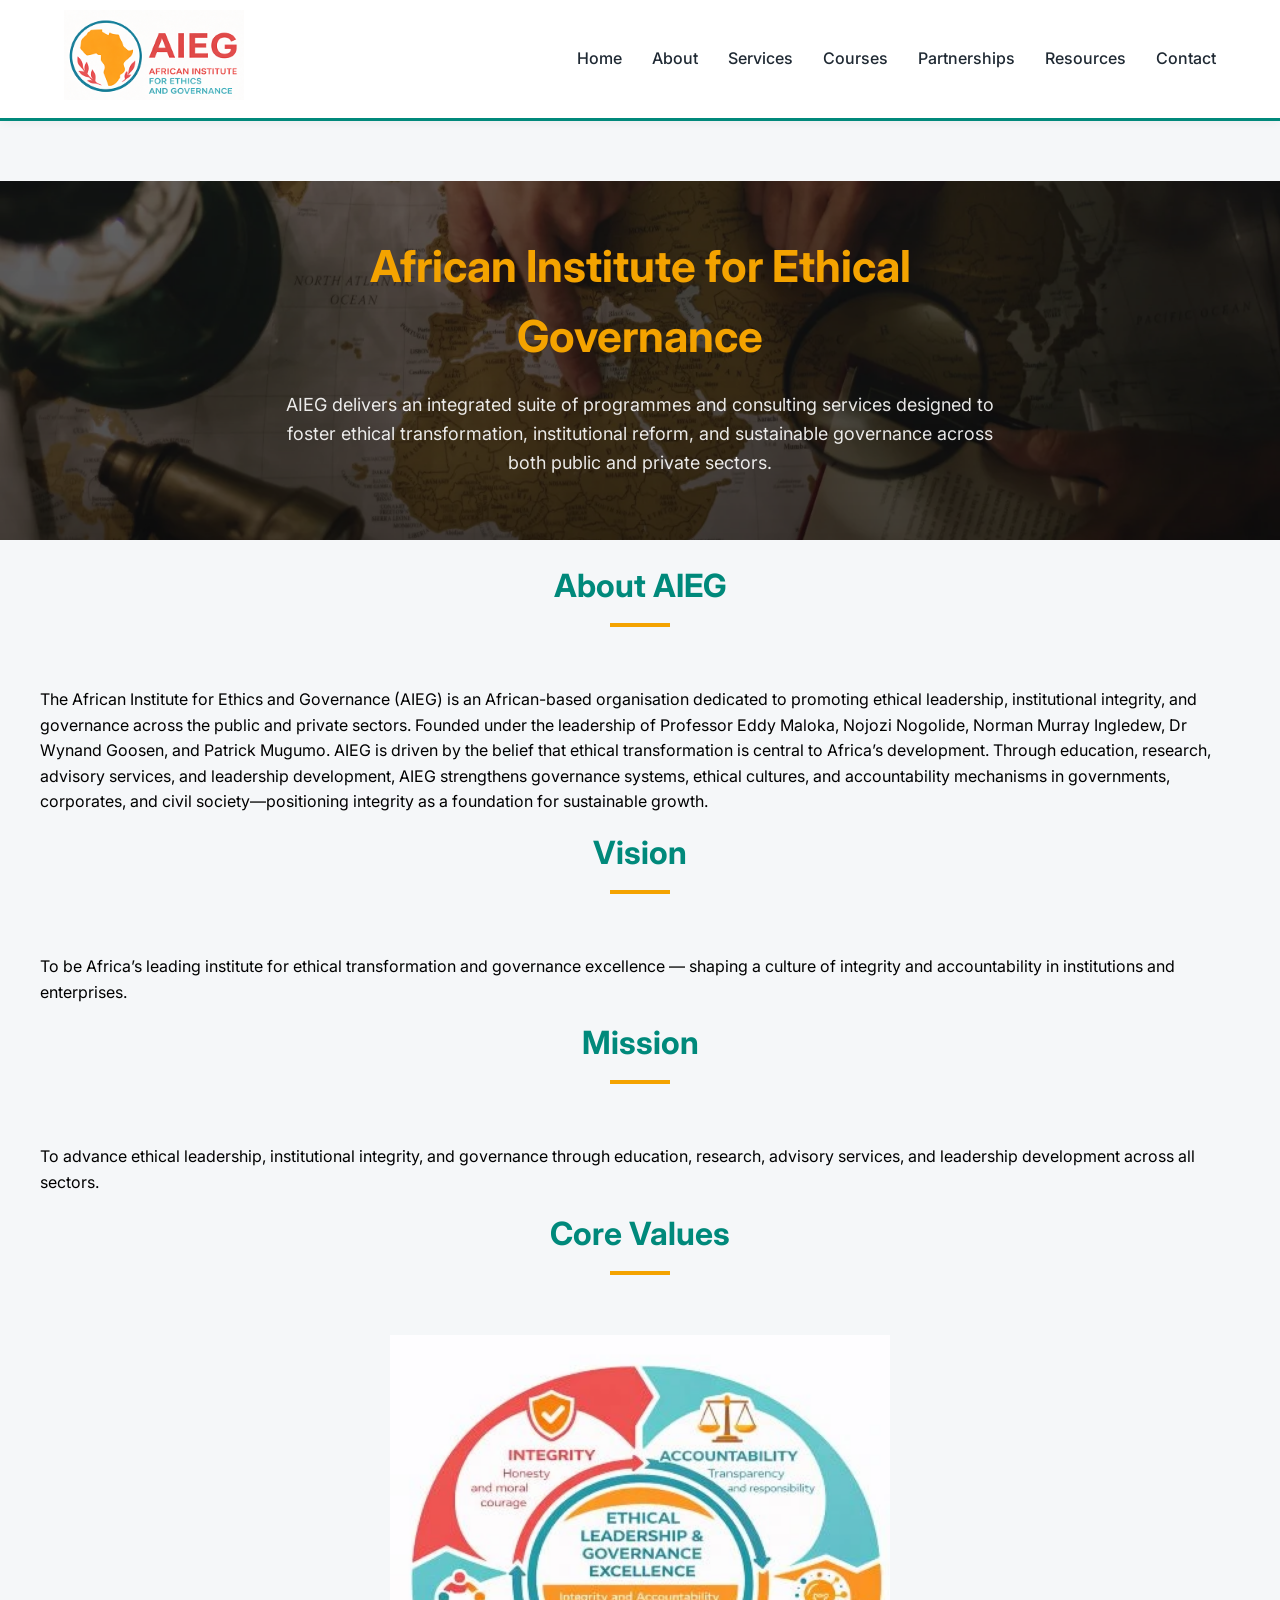
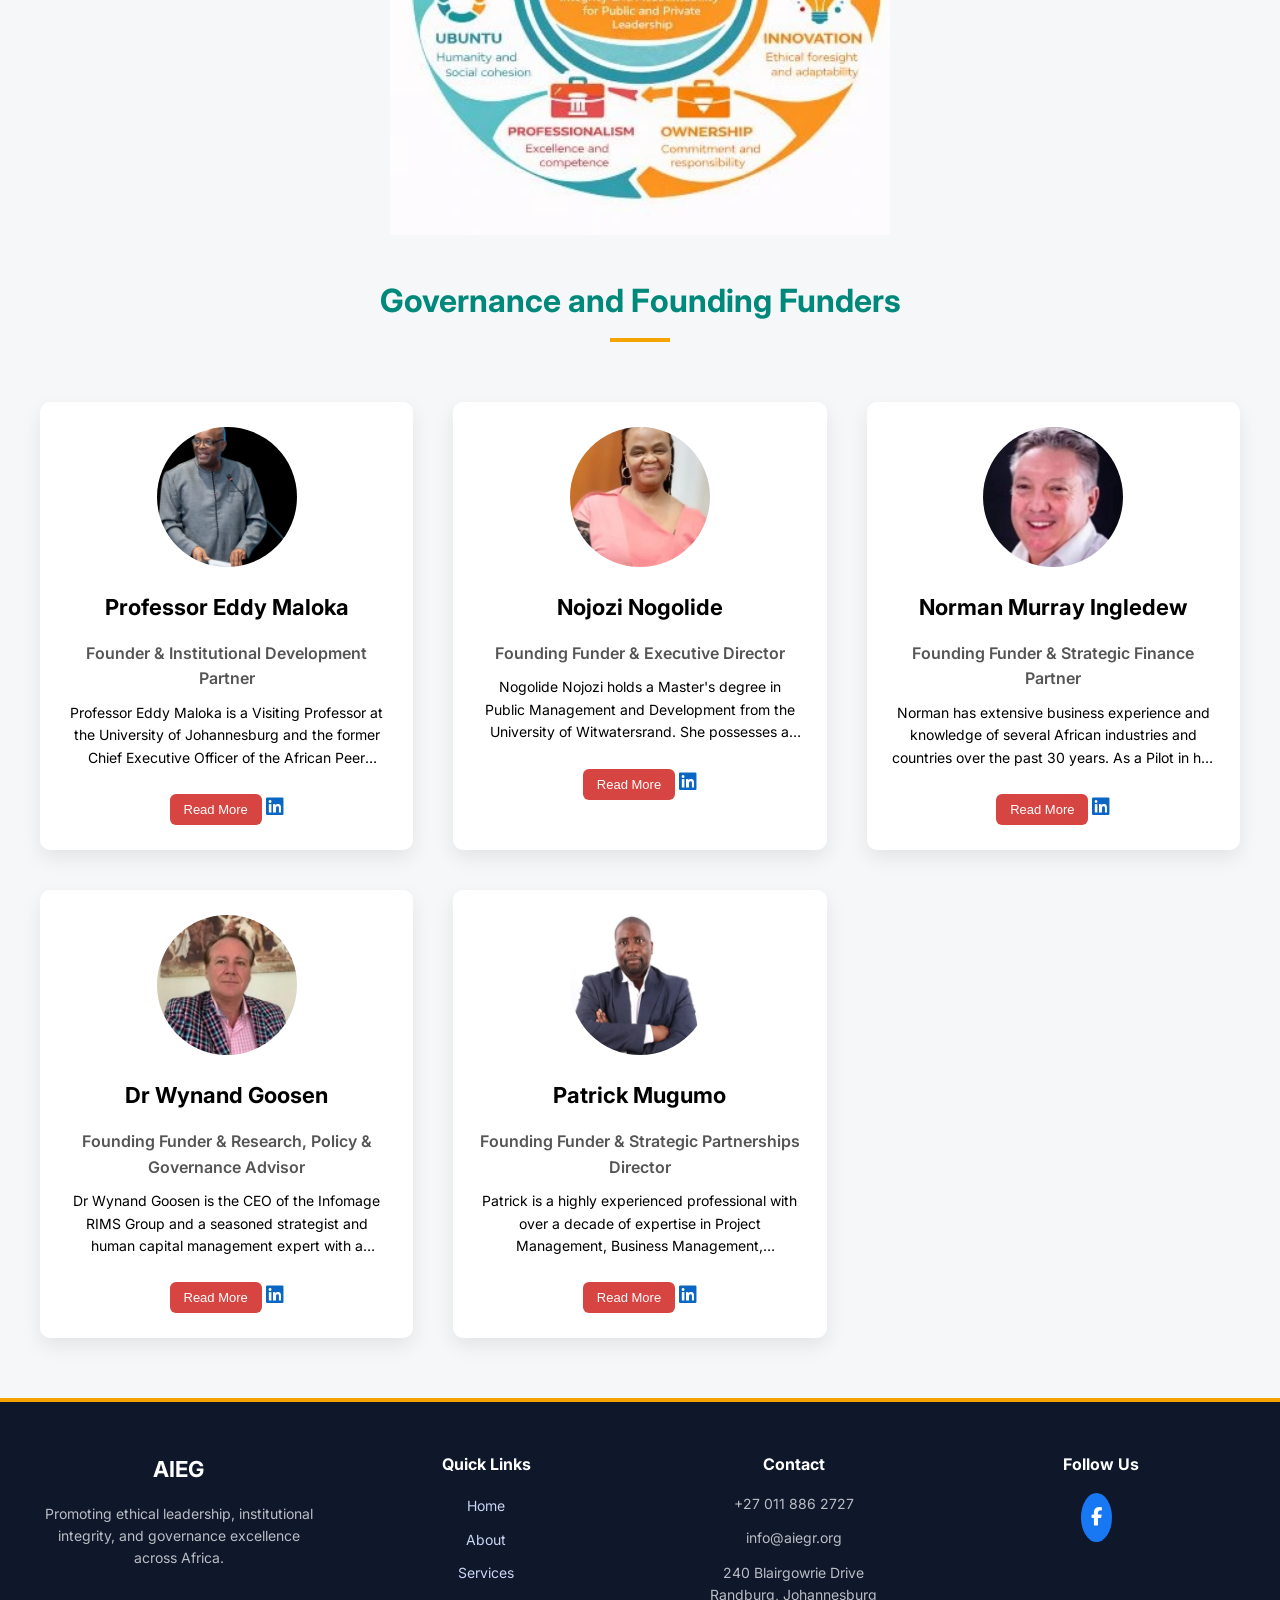
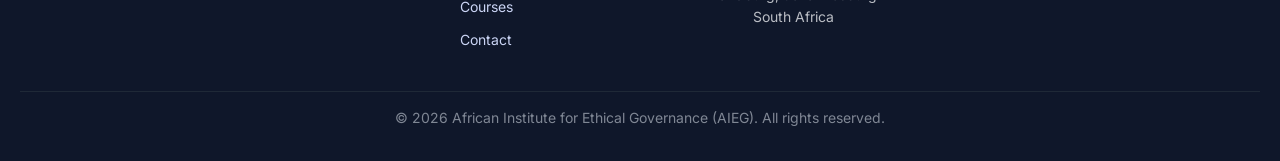
==== commit 87a39353: "Update about.html" ====
--- a/about.html
+++ b/about.html
@@ -496,7 +496,15 @@
 
 <!-- CONTACT -->
 
-
+<section id="contact">
+
+<div class="container">
+
+
+
+</div>
+
+</section>
 
 <footer class="footer">
 
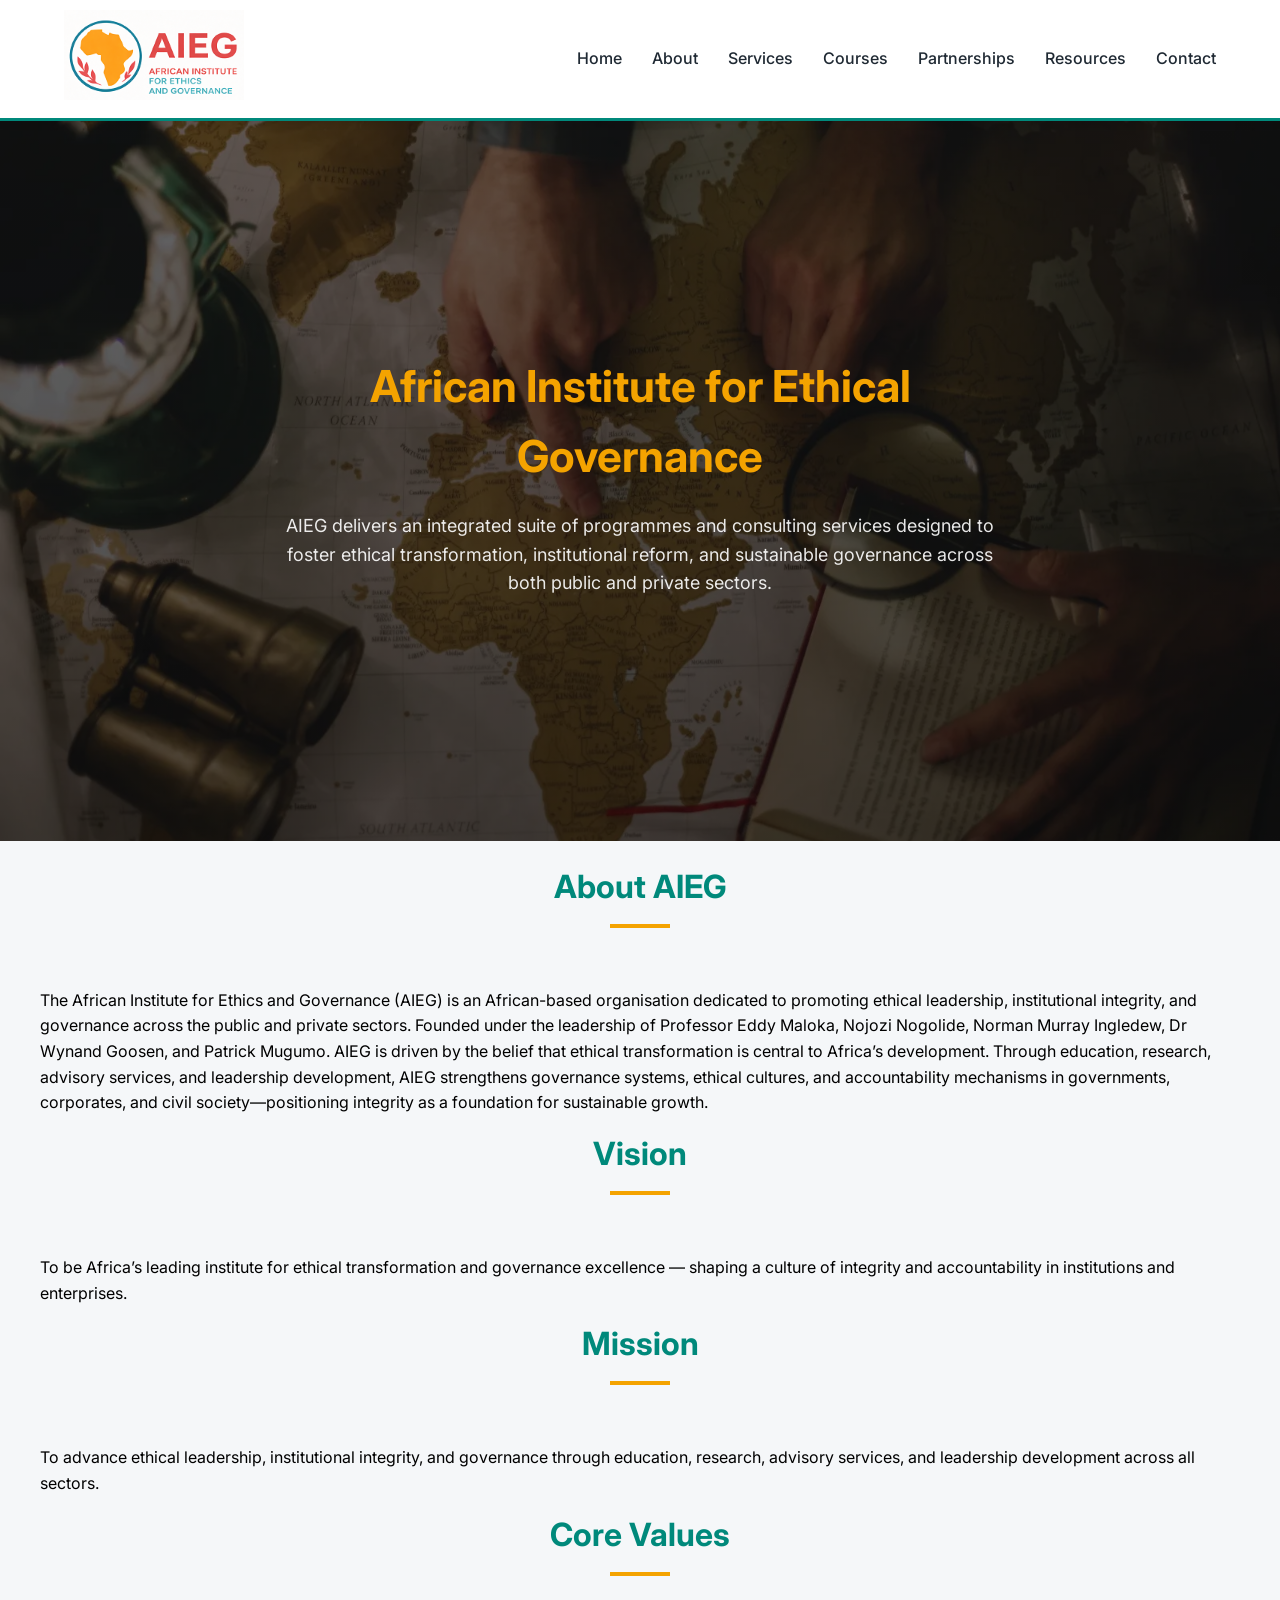
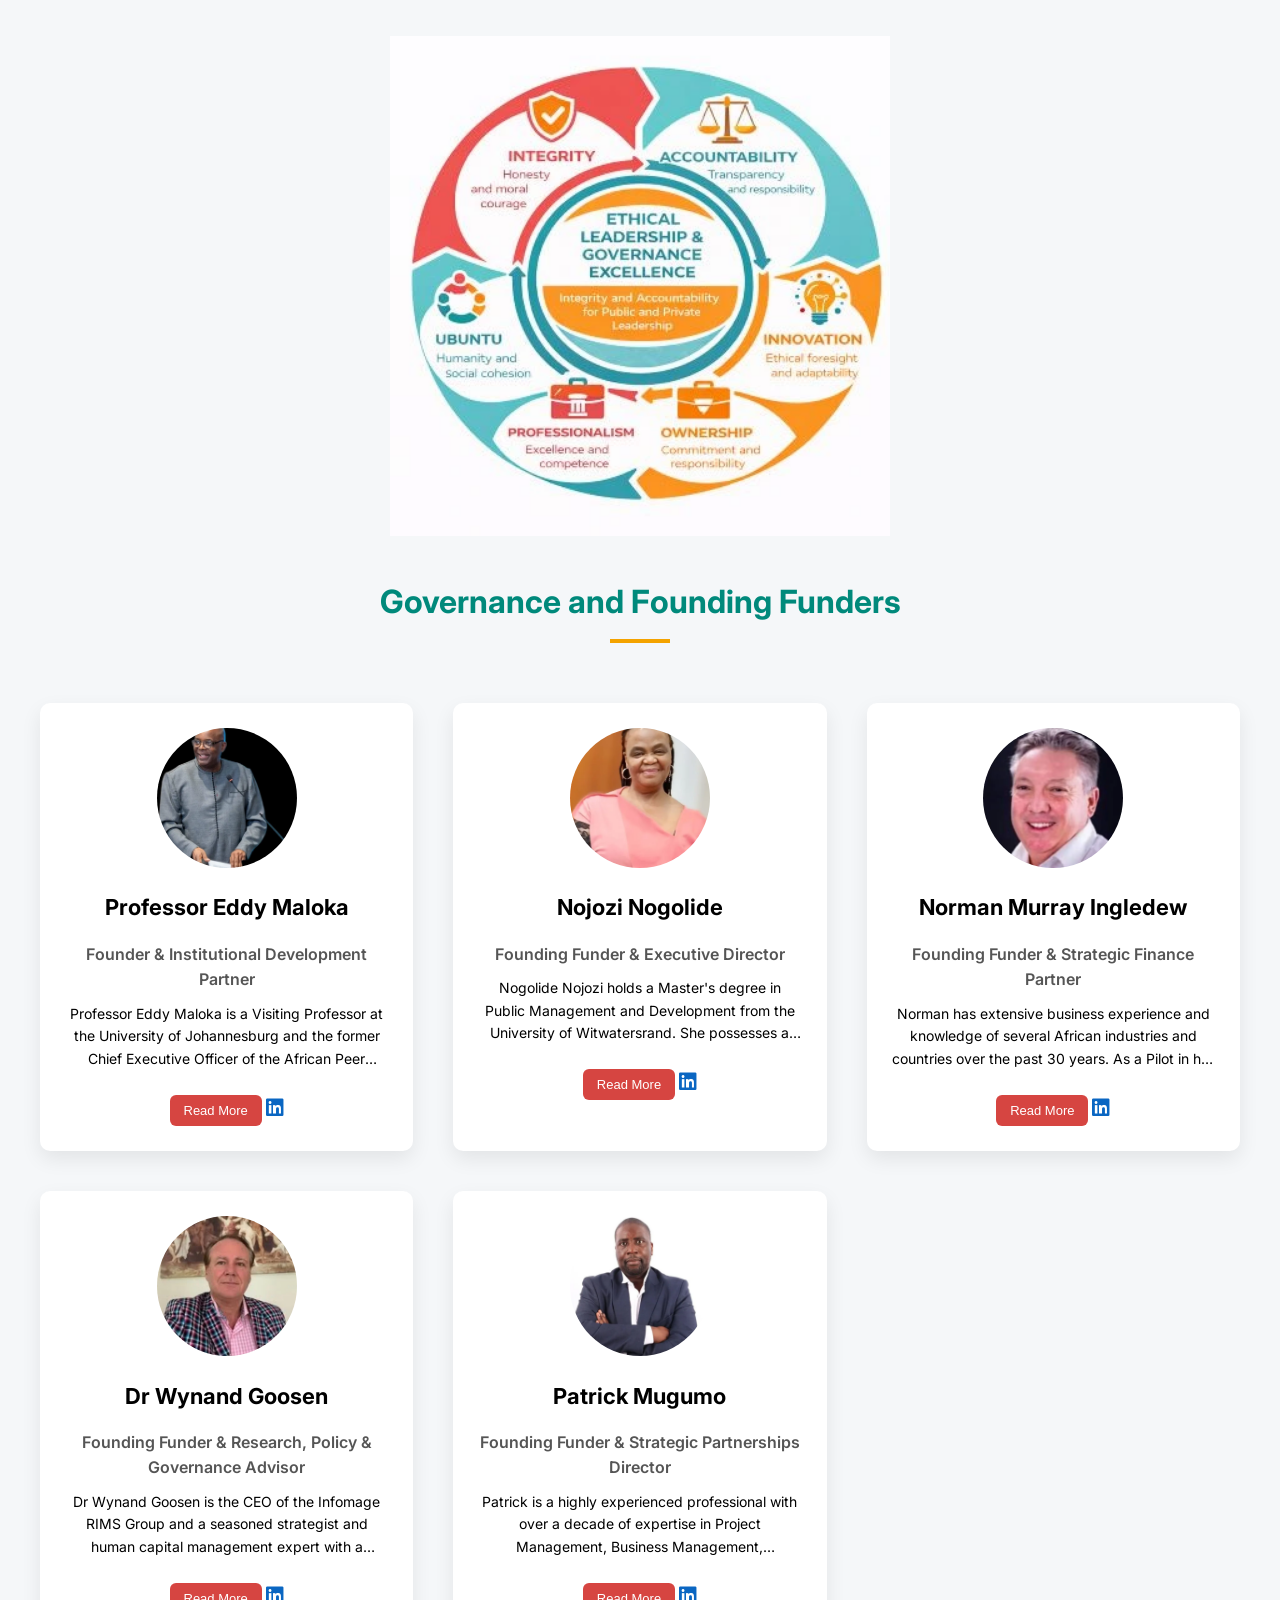
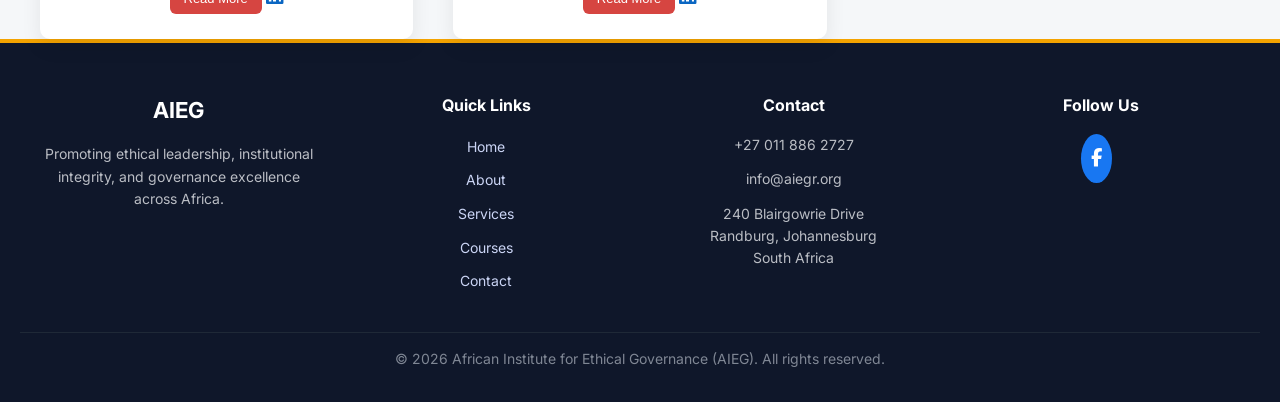
==== commit 9e91a105: "css changes" ====
--- a/about.html
+++ b/about.html
@@ -24,8 +24,96 @@
 
 <link href="https://fonts.googleapis.com/css2?family=Inter:wght@300;400;500;600;700&family=Merriweather:wght@600;700&display=swap" rel="stylesheet">
 
+<link href="https://fonts.googleapis.com/css2?family=Inter:wght@300;400;500;600;700&display=swap" rel="stylesheet">
+
 <style>
 
+/* CRITICAL CSS - HEADER */
+
+body {
+  margin: 0;
+  font-family: 'Inter', system-ui, -apple-system, sans-serif;
+  background: #F5F7F9;
+}
+
+header{
+background:white;
+border-bottom:3px solid #00897B;
+position:sticky;
+top:0;
+z-index:1000;
+}
+
+.navbar{
+display:flex;
+justify-content:space-between;
+align-items:center;
+width:90%;
+max-width:1200px;
+margin:auto;
+padding:10px 0;
+}
+
+.logo img {
+  height: 70px;
+  width: auto;
+}
+
+/* HERO (OPTIMIZED) */
+
+.hero {
+  min-height: 60vh; /* stable height */
+  display: flex;
+  align-items: center;
+  justify-content: center;
+  text-align: center;
+  color: white;
+  padding: 40px 20px;
+
+  background:
+    linear-gradient(rgba(0,0,0,0.6), rgba(0,0,0,0.7)),
+    url("images/governance-bg.webp");
+
+  background-size: cover;
+  background-position: center;
+
+  /* Prevent layout shift */
+  aspect-ratio: 16 / 9;
+}
+
+.hero {
+  margin-bottom: 20px;
+}
+
+/* Tablet */
+@media (max-width: 768px) {
+  .hero {
+  min-height: clamp(400px, 60vh, 650px);
+}
+
+  .hero h1 {
+    font-size: 32px;
+  }
+
+  .hero p {
+    font-size: 16px;
+  }
+}
+
+/* Mobile */
+@media (max-width: 480px) {
+  .hero {
+  min-height: clamp(400px, 60vh, 650px);
+}
+
+  .hero h1 {
+    font-size: 26px;
+  }
+
+  .hero p {
+    font-size: 15px;
+  }
+}
 /* CRITICAL CSS - HEADER */
 
 body{
@@ -76,19 +164,27 @@
   background-position: center;
 }
 
+.hero {
+  margin-bottom: 20px;
+}
+
+section {
+  padding: 60px 20px;
+}
+
 /* Tablet */
 @media (max-width: 768px) {
   .hero {
   min-height: clamp(400px, 60vh, 650px);
 }
 
-  .hero h1 {
-    font-size: 32px;
-  }
-
-  .hero p {
-    font-size: 16px;
-  }
+.hero h1 {
+  font-size: clamp(26px, 5vw, 40px);
+}
+
+.hero p {
+  font-size: clamp(15px, 2.5vw, 18px);
+}
 }
 
 /* Mobile */
@@ -97,100 +193,13 @@
   min-height: clamp(400px, 60vh, 650px);
 }
 
-  .hero h1 {
-    font-size: 26px;
-  }
-
-  .hero p {
-    font-size: 15px;
-  }
-}
-/* CRITICAL CSS - HEADER */
-
-body{
-margin:0;
-font-family:'Inter', sans-serif;
-background:#F5F7F9;
-}
-
-header{
-background:white;
-border-bottom:3px solid #00897B;
-position:sticky;
-top:0;
-z-index:1000;
-}
-
-.navbar{
-display:flex;
-justify-content:space-between;
-align-items:center;
-width:90%;
-max-width:1200px;
-margin:auto;
-padding:10px 0;
-}
-
-.logo img{
-height:70px;
-}
-
-/* HERO */
-
-.hero {
-  min-height: 20vh;
-  height: auto;
-  display: flex;
-  align-items: center;
-  justify-content: center;
-  text-align: center;
-  color: white;
-  padding: 30px 20px;
-
-  background:
-  linear-gradient(rgba(0,0,0,0.6), rgba(0,0,0,0.7)),
-  url("images/governance-bg.webp");
-
-  background-size: cover;
-  background-position: center;
-}
-
-.hero {
-  margin-bottom: 20px;
-}
-
-section {
-  margin: 60px 0;
-}
-
-/* Tablet */
-@media (max-width: 768px) {
-  .hero {
-  min-height: clamp(400px, 60vh, 650px);
-}
-
-  .hero h1 {
-    font-size: 32px;
-  }
-
-  .hero p {
-    font-size: 16px;
-  }
-}
-
-/* Mobile */
-@media (max-width: 480px) {
-  .hero {
-  min-height: clamp(400px, 60vh, 650px);
-}
-
-  .hero h1 {
-    font-size: 26px;
-  }
-
-  .hero p {
-    font-size: 15px;
-  }
+.hero h1 {
+  font-size: clamp(26px, 5vw, 40px);
+}
+
+.hero p {
+  font-size: clamp(15px, 2.5vw, 18px);
+}  
 }
 </style>
 
@@ -220,7 +229,7 @@
 
 <div class="logo">
 <a href="index.html">
-<img src="images/aieg-logo.png" alt="AIEG Logo">
+<img src="images/aieg-logo.png" alt="AIEG Logo" width="200" height="70">
 </a>
 </div>
 
@@ -562,67 +571,7 @@
 <script src="js/script.js" defer></script>
 
 
-<script>
-
-document.querySelectorAll(".read-more").forEach(button => {
-
-button.addEventListener("click", function(){
-
-const bio = this.previousElementSibling;
-
-bio.classList.toggle("expanded");
-
-this.textContent =
-bio.classList.contains("expanded")
-? "Read Less"
-: "Read More";
-
-});
-
-});
-
-</script>
-
-<script>
-
-const hamburger = document.querySelector(".hamburger");
-const navLinks = document.querySelector(".nav-links");
-
-hamburger.addEventListener("click", () => {
-
-    hamburger.classList.toggle("active");
-    navLinks.classList.toggle("active");
-
-});
-
-</script>
-
-<script>
-document.querySelectorAll('.segment').forEach(segment => {
-  segment.addEventListener('click', function () {
-    const target = this.getAttribute('data-target');
-    const section = document.getElementById(target);
-
-    if (section) {
-      section.scrollIntoView({ behavior: 'smooth' });
-    }
-  });
-});
-</script>
-
-<script>
-function filterResources(type) {
-    const items = document.querySelectorAll('.resource-item');
-
-    items.forEach(item => {
-        if (type === 'all' || item.classList.contains(type)) {
-            item.style.display = 'flex';   // ✅ NOT 'block'
-        } else {
-            item.style.display = 'none';
-        }
-    });
-}
-</script>
+
 
 </body>
 </html>
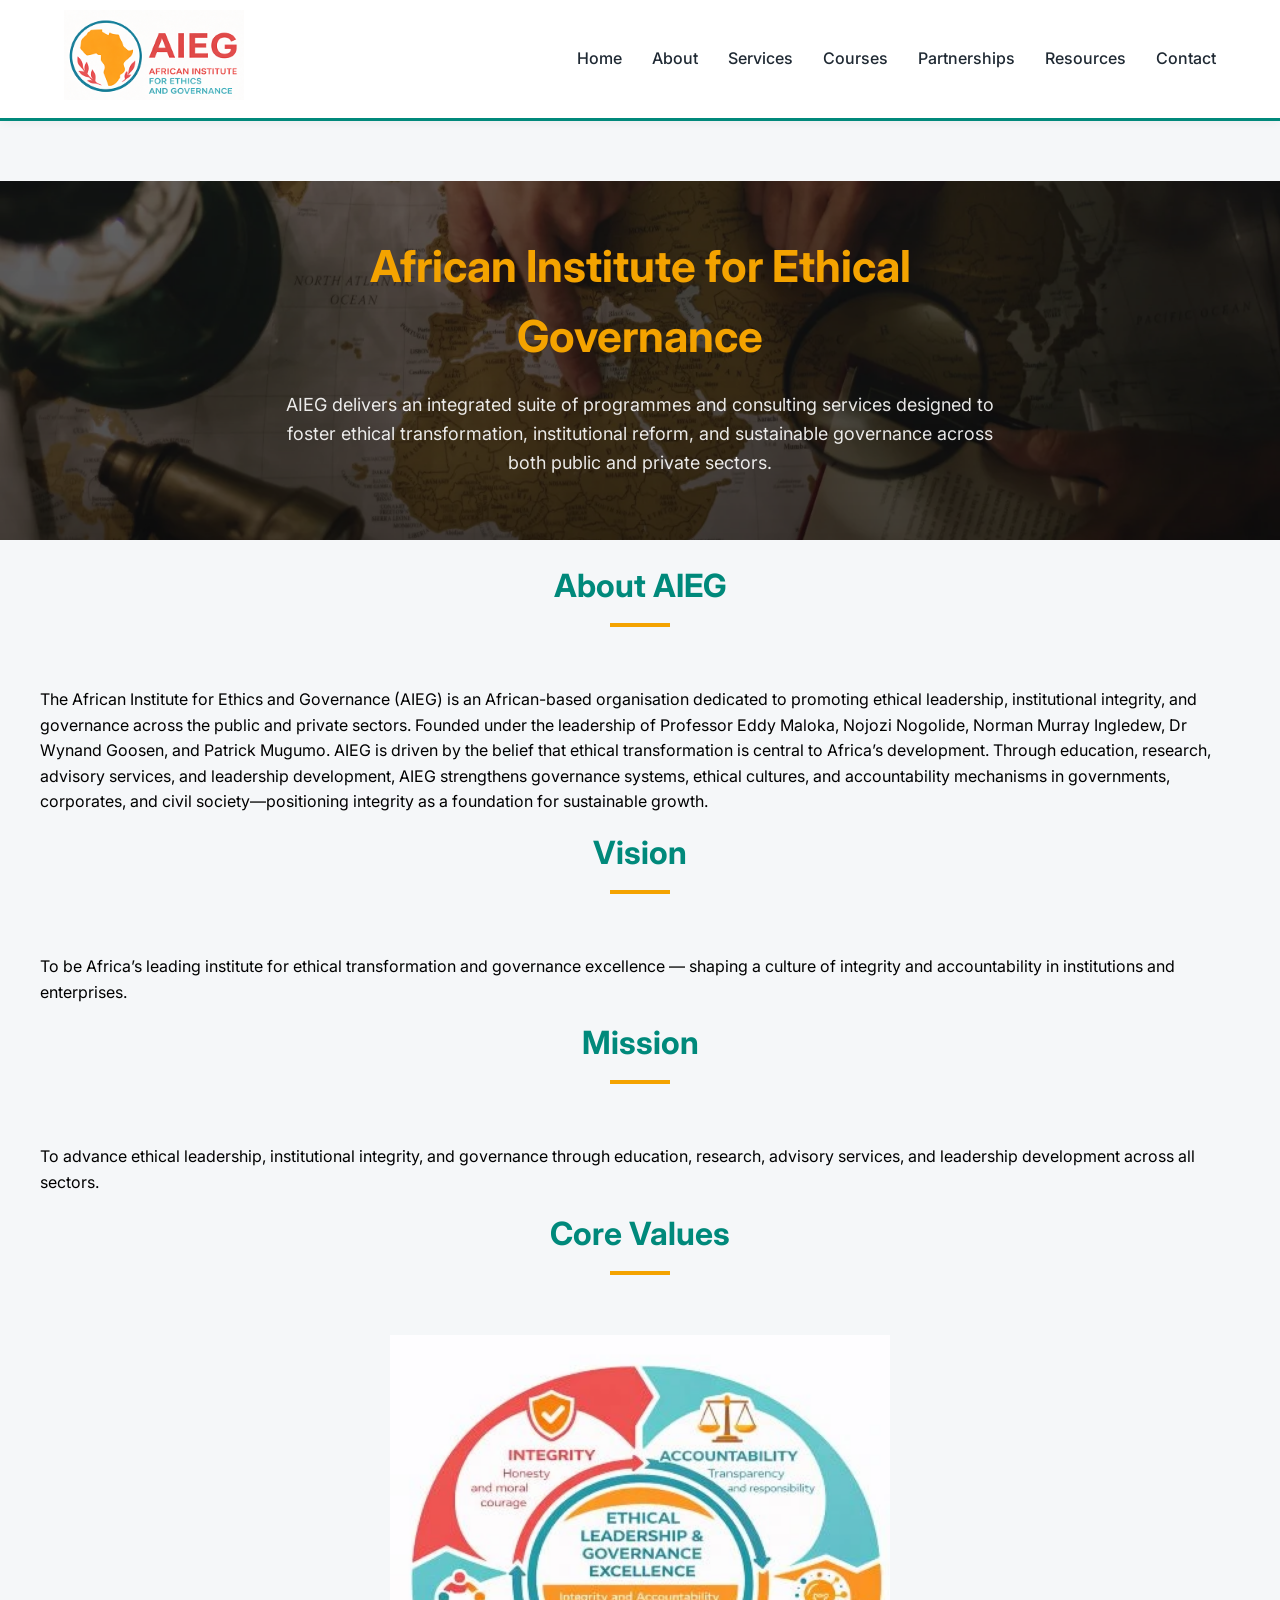
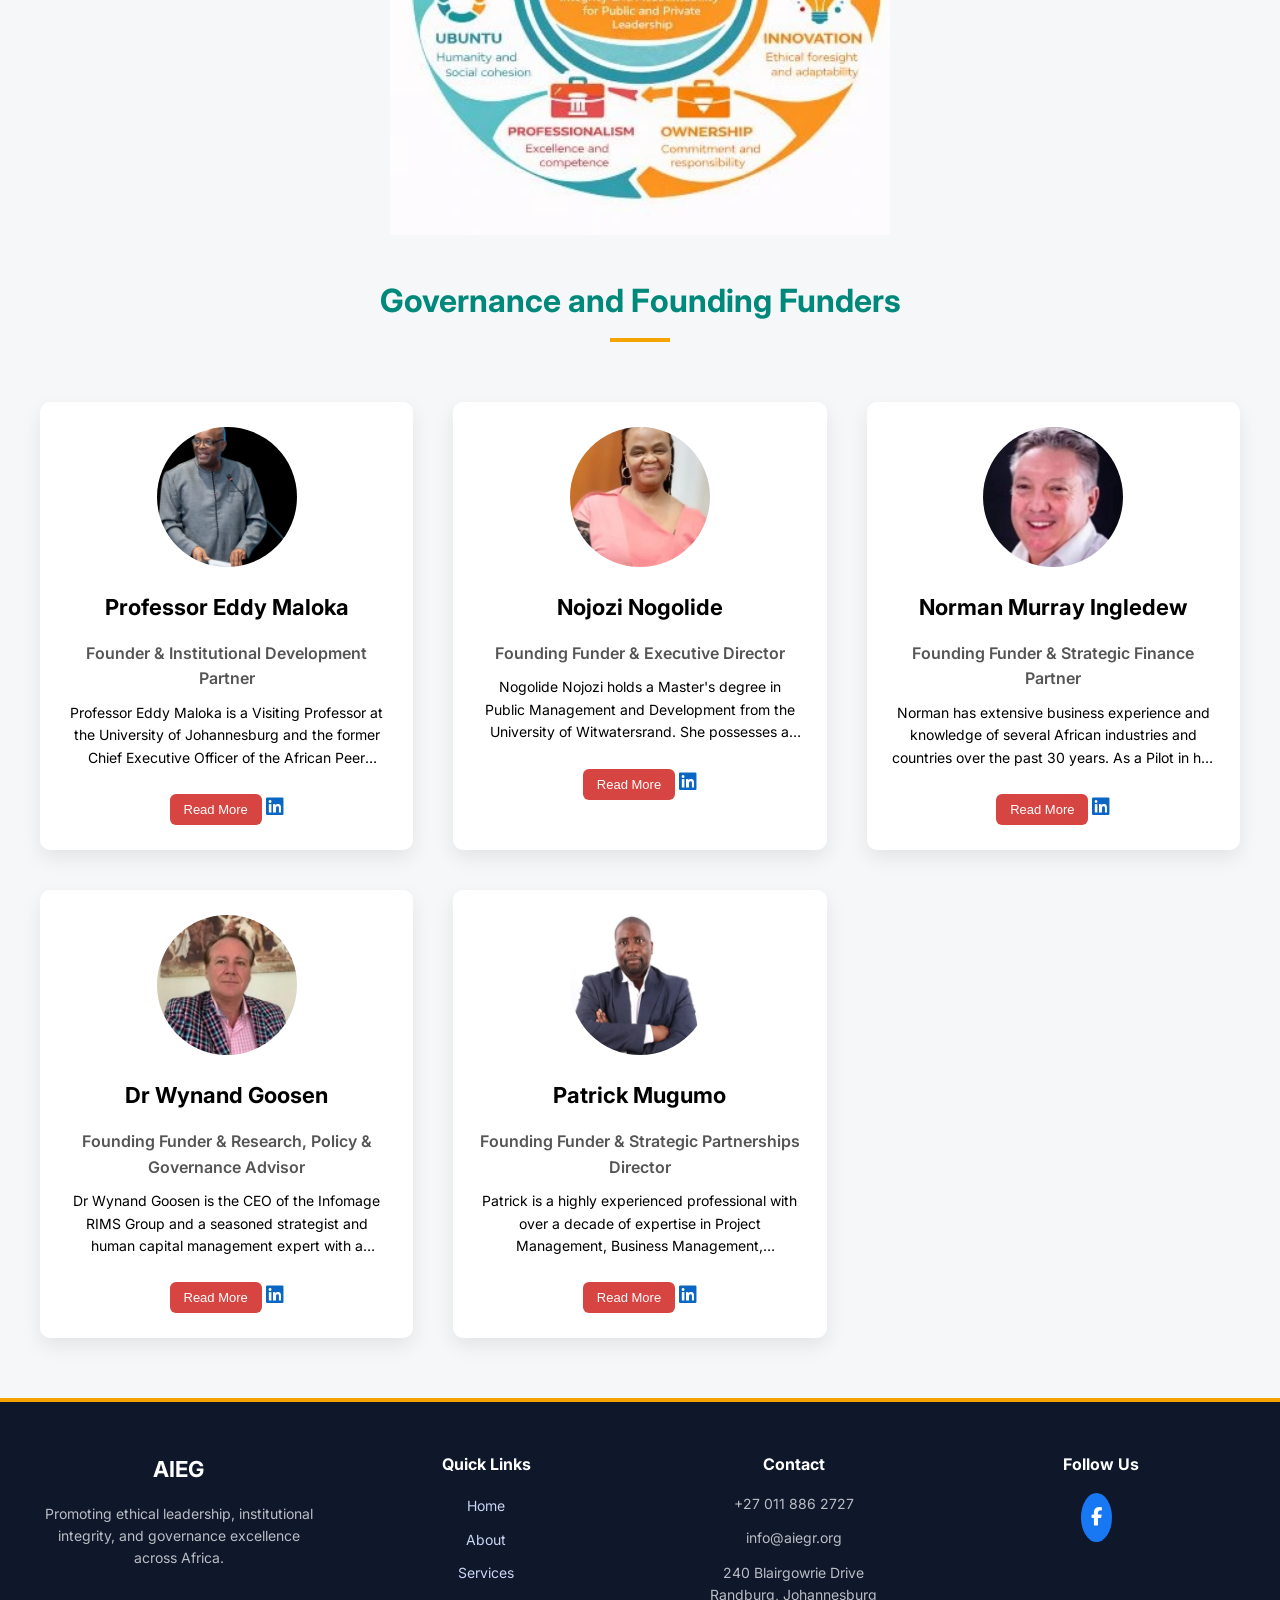
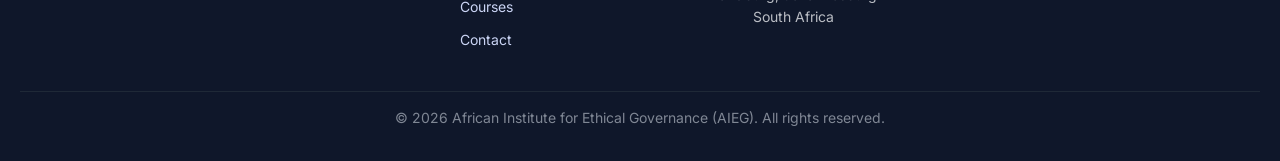
==== commit 5723f499: "Revert "css changes" This reverts commit 9e91a105aad47ccd73674de49593ba44d56e9a54." ====
--- a/about.html
+++ b/about.html
@@ -24,96 +24,8 @@
 
 <link href="https://fonts.googleapis.com/css2?family=Inter:wght@300;400;500;600;700&family=Merriweather:wght@600;700&display=swap" rel="stylesheet">
 
-<link href="https://fonts.googleapis.com/css2?family=Inter:wght@300;400;500;600;700&display=swap" rel="stylesheet">
-
 <style>
 
-/* CRITICAL CSS - HEADER */
-
-body {
-  margin: 0;
-  font-family: 'Inter', system-ui, -apple-system, sans-serif;
-  background: #F5F7F9;
-}
-
-header{
-background:white;
-border-bottom:3px solid #00897B;
-position:sticky;
-top:0;
-z-index:1000;
-}
-
-.navbar{
-display:flex;
-justify-content:space-between;
-align-items:center;
-width:90%;
-max-width:1200px;
-margin:auto;
-padding:10px 0;
-}
-
-.logo img {
-  height: 70px;
-  width: auto;
-}
-
-/* HERO (OPTIMIZED) */
-
-.hero {
-  min-height: 60vh; /* stable height */
-  display: flex;
-  align-items: center;
-  justify-content: center;
-  text-align: center;
-  color: white;
-  padding: 40px 20px;
-
-  background:
-    linear-gradient(rgba(0,0,0,0.6), rgba(0,0,0,0.7)),
-    url("images/governance-bg.webp");
-
-  background-size: cover;
-  background-position: center;
-
-  /* Prevent layout shift */
-  aspect-ratio: 16 / 9;
-}
-
-.hero {
-  margin-bottom: 20px;
-}
-
-/* Tablet */
-@media (max-width: 768px) {
-  .hero {
-  min-height: clamp(400px, 60vh, 650px);
-}
-
-  .hero h1 {
-    font-size: 32px;
-  }
-
-  .hero p {
-    font-size: 16px;
-  }
-}
-
-/* Mobile */
-@media (max-width: 480px) {
-  .hero {
-  min-height: clamp(400px, 60vh, 650px);
-}
-
-  .hero h1 {
-    font-size: 26px;
-  }
-
-  .hero p {
-    font-size: 15px;
-  }
-}
 /* CRITICAL CSS - HEADER */
 
 body{
@@ -164,27 +76,19 @@
   background-position: center;
 }
 
-.hero {
-  margin-bottom: 20px;
-}
-
-section {
-  padding: 60px 20px;
-}
-
 /* Tablet */
 @media (max-width: 768px) {
   .hero {
   min-height: clamp(400px, 60vh, 650px);
 }
 
-.hero h1 {
-  font-size: clamp(26px, 5vw, 40px);
-}
-
-.hero p {
-  font-size: clamp(15px, 2.5vw, 18px);
-}
+  .hero h1 {
+    font-size: 32px;
+  }
+
+  .hero p {
+    font-size: 16px;
+  }
 }
 
 /* Mobile */
@@ -193,13 +97,100 @@
   min-height: clamp(400px, 60vh, 650px);
 }
 
-.hero h1 {
-  font-size: clamp(26px, 5vw, 40px);
-}
-
-.hero p {
-  font-size: clamp(15px, 2.5vw, 18px);
-}  
+  .hero h1 {
+    font-size: 26px;
+  }
+
+  .hero p {
+    font-size: 15px;
+  }
+}
+/* CRITICAL CSS - HEADER */
+
+body{
+margin:0;
+font-family:'Inter', sans-serif;
+background:#F5F7F9;
+}
+
+header{
+background:white;
+border-bottom:3px solid #00897B;
+position:sticky;
+top:0;
+z-index:1000;
+}
+
+.navbar{
+display:flex;
+justify-content:space-between;
+align-items:center;
+width:90%;
+max-width:1200px;
+margin:auto;
+padding:10px 0;
+}
+
+.logo img{
+height:70px;
+}
+
+/* HERO */
+
+.hero {
+  min-height: 20vh;
+  height: auto;
+  display: flex;
+  align-items: center;
+  justify-content: center;
+  text-align: center;
+  color: white;
+  padding: 30px 20px;
+
+  background:
+  linear-gradient(rgba(0,0,0,0.6), rgba(0,0,0,0.7)),
+  url("images/governance-bg.webp");
+
+  background-size: cover;
+  background-position: center;
+}
+
+.hero {
+  margin-bottom: 20px;
+}
+
+section {
+  margin: 60px 0;
+}
+
+/* Tablet */
+@media (max-width: 768px) {
+  .hero {
+  min-height: clamp(400px, 60vh, 650px);
+}
+
+  .hero h1 {
+    font-size: 32px;
+  }
+
+  .hero p {
+    font-size: 16px;
+  }
+}
+
+/* Mobile */
+@media (max-width: 480px) {
+  .hero {
+  min-height: clamp(400px, 60vh, 650px);
+}
+
+  .hero h1 {
+    font-size: 26px;
+  }
+
+  .hero p {
+    font-size: 15px;
+  }
 }
 </style>
 
@@ -229,7 +220,7 @@
 
 <div class="logo">
 <a href="index.html">
-<img src="images/aieg-logo.png" alt="AIEG Logo" width="200" height="70">
+<img src="images/aieg-logo.png" alt="AIEG Logo">
 </a>
 </div>
 
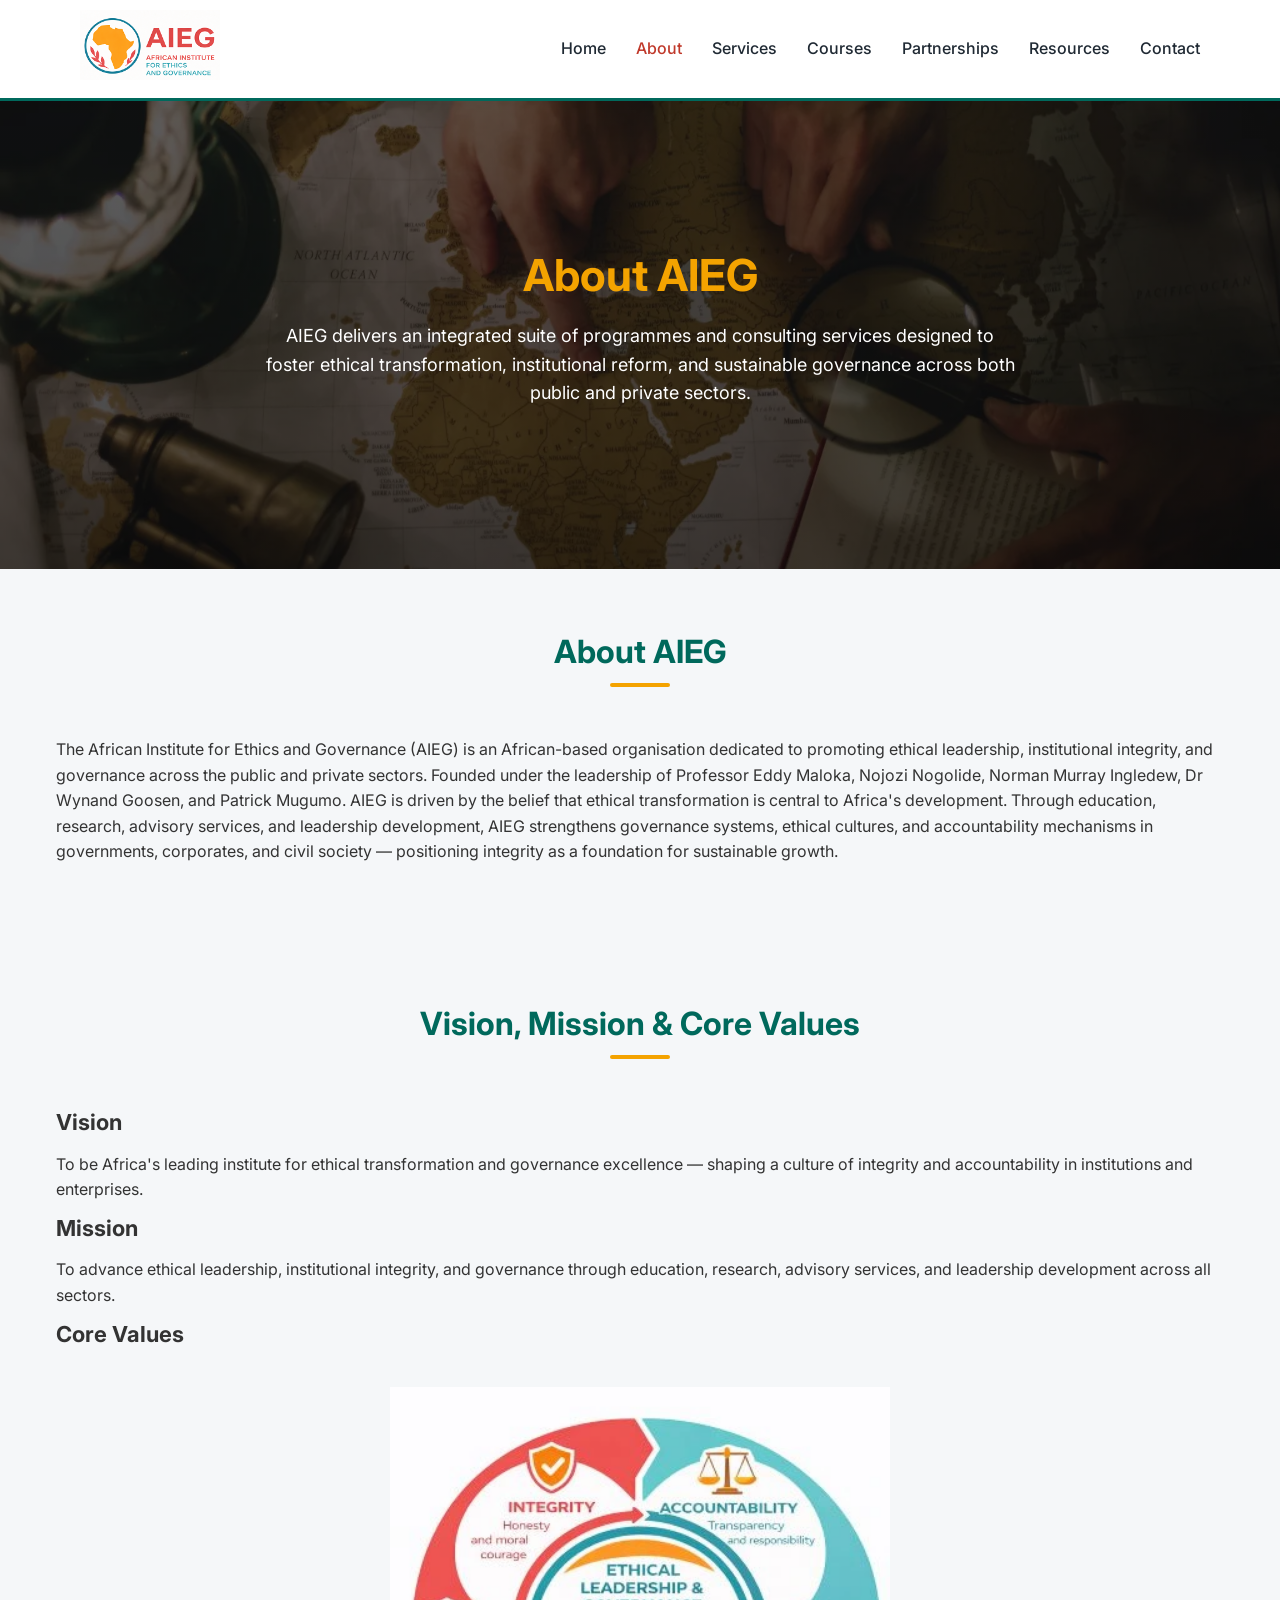
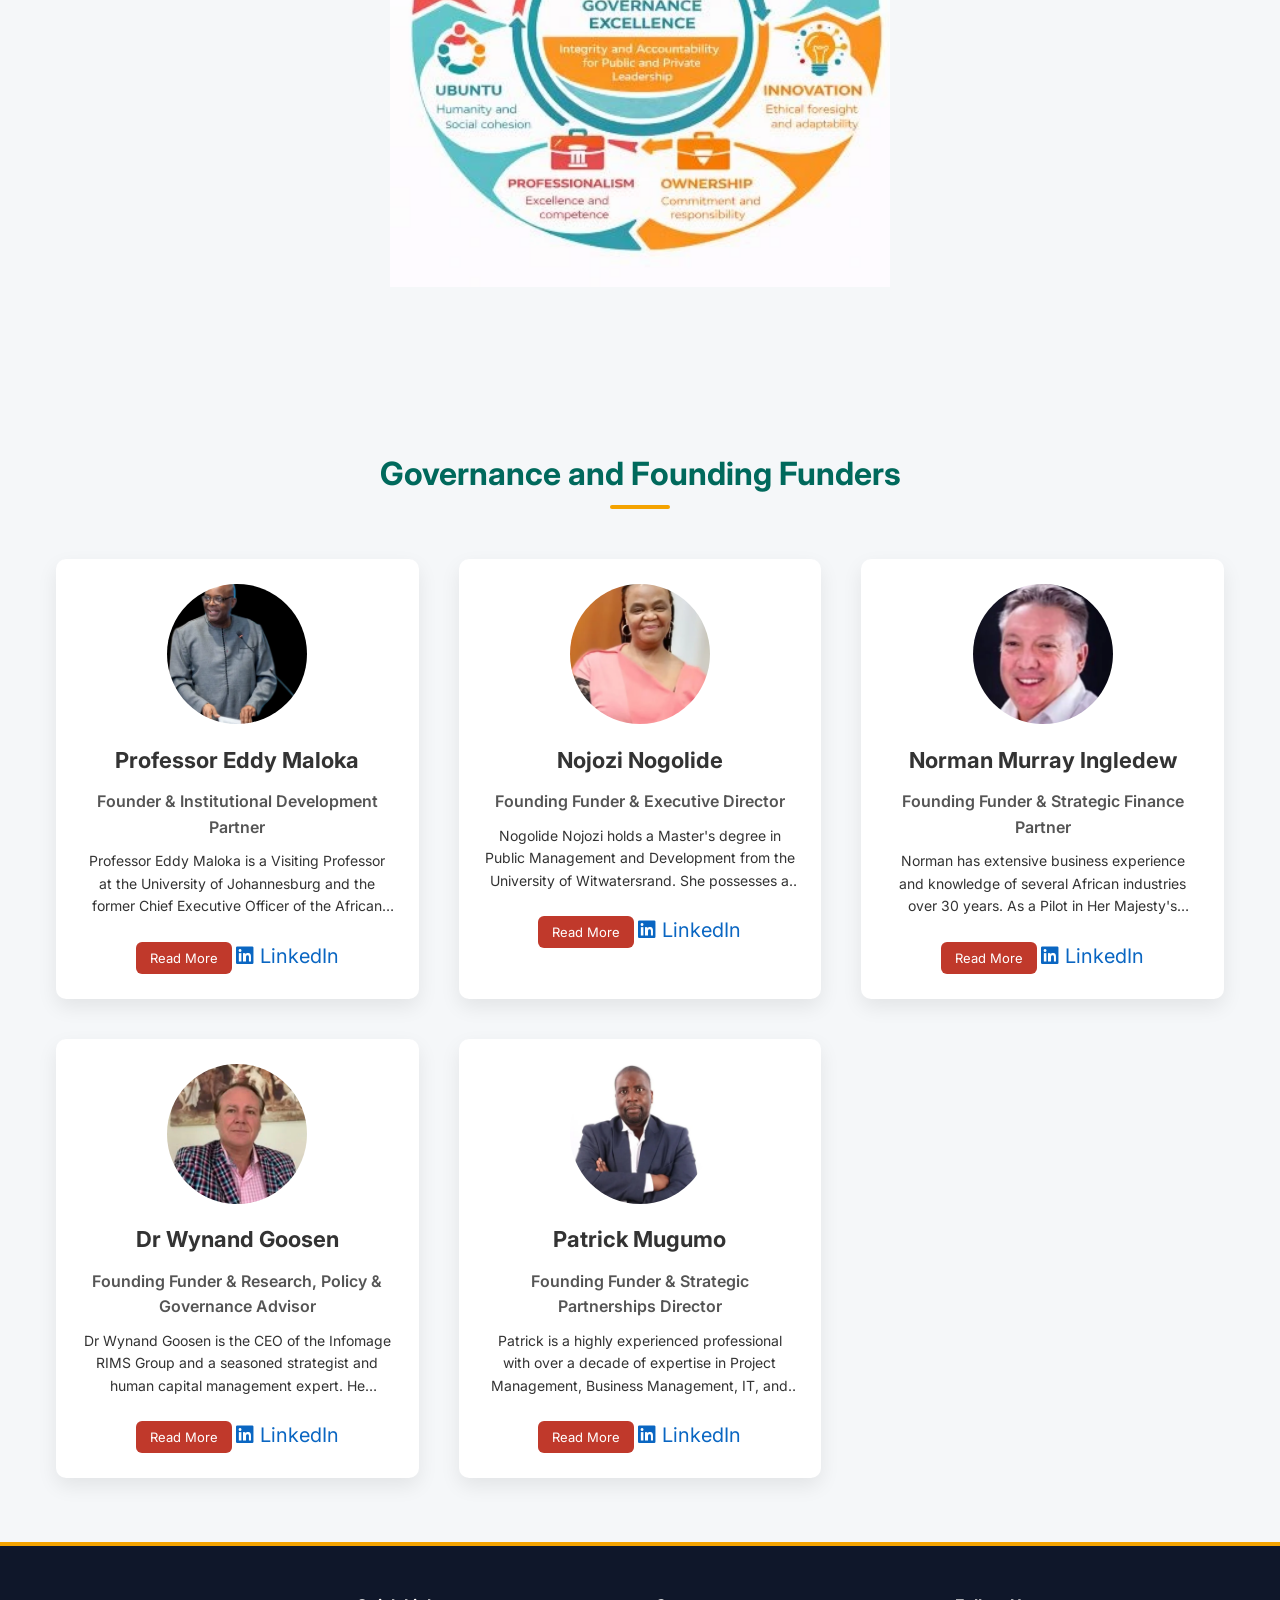
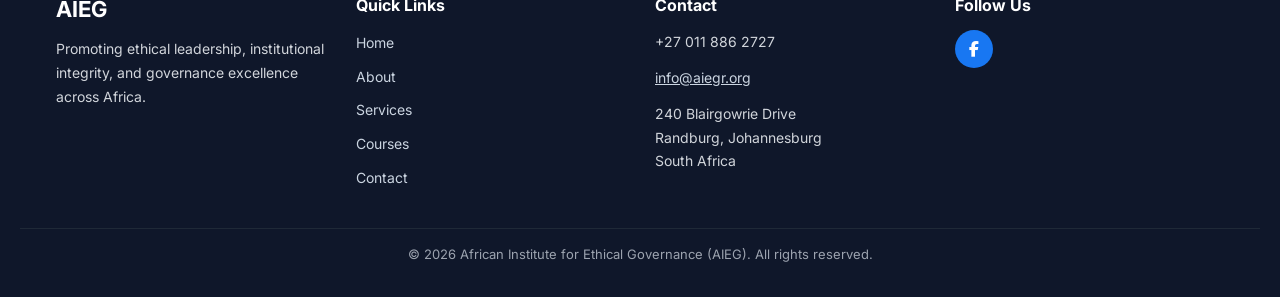
==== commit f33915b5: "Clean with fixes" ====
--- a/about.html
+++ b/about.html
@@ -1,568 +1,303 @@
 <!DOCTYPE html>
 <html lang="en">
-
 <head>
-
-<meta charset="UTF-8">
-<meta name="viewport" content="width=device-width, initial-scale=1.0">
-
-<title>African Institute for Ethical Governance (AIEG) | Ethical Leadership & Governance Training</title>
-
-<meta name="description" content="The African Institute for Ethical Governance (AIEG) promotes ethical leadership, governance reform, and institutional integrity across public and private sectors in Africa.">
-
-<meta name="keywords" content="Ethical leadership, governance training, anti-corruption training, Africa governance institute, ESG leadership, public sector ethics">
-
-<meta name="author" content="African Institute for Ethical Governance">
-
-<link rel="canonical" href="https://www.aiegr.org/">
-
-<link rel="preload" as="image" href="images/governance-bg.webp">
-<link rel="preload" as="image" href="images/aieg-logo.png">
-
-<link rel="preconnect" href="https://fonts.googleapis.com">
-<link rel="preconnect" href="https://fonts.gstatic.com" crossorigin>
-
-<link href="https://fonts.googleapis.com/css2?family=Inter:wght@300;400;500;600;700&family=Merriweather:wght@600;700&display=swap" rel="stylesheet">
-
-<style>
-
-/* CRITICAL CSS - HEADER */
-
-body{
-margin:0;
-font-family:'Inter', sans-serif;
-background:#F5F7F9;
-}
-
-header{
-background:white;
-border-bottom:3px solid #00897B;
-position:sticky;
-top:0;
-z-index:1000;
-}
-
-.navbar{
-display:flex;
-justify-content:space-between;
-align-items:center;
-width:90%;
-max-width:1200px;
-margin:auto;
-padding:10px 0;
-}
-
-.logo img{
-height:70px;
-}
-
-/* HERO */
-
-.hero {
-  min-height: 20vh;
-  height: auto;
-  display: flex;
-  align-items: center;
-  justify-content: center;
-  text-align: center;
-  color: white;
-  padding: 30px 20px;
-
-  background:
-  linear-gradient(rgba(0,0,0,0.6), rgba(0,0,0,0.7)),
-  url("images/governance-bg.webp");
-
-  background-size: cover;
-  background-position: center;
-}
-
-/* Tablet */
-@media (max-width: 768px) {
-  .hero {
-  min-height: clamp(400px, 60vh, 650px);
-}
-
-  .hero h1 {
-    font-size: 32px;
-  }
-
-  .hero p {
-    font-size: 16px;
-  }
-}
-
-/* Mobile */
-@media (max-width: 480px) {
-  .hero {
-  min-height: clamp(400px, 60vh, 650px);
-}
-
-  .hero h1 {
-    font-size: 26px;
-  }
-
-  .hero p {
-    font-size: 15px;
-  }
-}
-/* CRITICAL CSS - HEADER */
-
-body{
-margin:0;
-font-family:'Inter', sans-serif;
-background:#F5F7F9;
-}
-
-header{
-background:white;
-border-bottom:3px solid #00897B;
-position:sticky;
-top:0;
-z-index:1000;
-}
-
-.navbar{
-display:flex;
-justify-content:space-between;
-align-items:center;
-width:90%;
-max-width:1200px;
-margin:auto;
-padding:10px 0;
-}
-
-.logo img{
-height:70px;
-}
-
-/* HERO */
-
-.hero {
-  min-height: 20vh;
-  height: auto;
-  display: flex;
-  align-items: center;
-  justify-content: center;
-  text-align: center;
-  color: white;
-  padding: 30px 20px;
-
-  background:
-  linear-gradient(rgba(0,0,0,0.6), rgba(0,0,0,0.7)),
-  url("images/governance-bg.webp");
-
-  background-size: cover;
-  background-position: center;
-}
-
-.hero {
-  margin-bottom: 20px;
-}
-
-section {
-  margin: 60px 0;
-}
-
-/* Tablet */
-@media (max-width: 768px) {
-  .hero {
-  min-height: clamp(400px, 60vh, 650px);
-}
-
-  .hero h1 {
-    font-size: 32px;
-  }
-
-  .hero p {
-    font-size: 16px;
-  }
-}
-
-/* Mobile */
-@media (max-width: 480px) {
-  .hero {
-  min-height: clamp(400px, 60vh, 650px);
-}
-
-  .hero h1 {
-    font-size: 26px;
-  }
-
-  .hero p {
-    font-size: 15px;
-  }
-}
-</style>
-
-
-<link rel="preload" href="css/style.css" as="style"
-onload="this.onload=null;this.rel='stylesheet'">
-
-<noscript>
-<link rel="stylesheet" href="css/style.css">
-</noscript>
-
-<link rel="stylesheet" href="https://cdnjs.cloudflare.com/ajax/libs/font-awesome/6.5.0/css/all.min.css">
-
+  <meta charset="UTF-8">
+  <meta name="viewport" content="width=device-width, initial-scale=1.0">
+
+  <title>About | African Institute for Ethical Governance (AIEG)</title>
+  <meta name="description" content="Learn about AIEG's founding team, vision, mission and core values driving ethical governance across Africa.">
+  <meta name="keywords"    content="ethical leadership, governance training, anti-corruption training, Africa governance institute, ESG leadership, public sector ethics">
+  <meta name="author"      content="African Institute for Ethical Governance">
+  <link rel="canonical"    href="https://www.aiegr.org/about.html">
+
+  <link rel="preload" as="image" href="images/governance-bg.webp" fetchpriority="high">
+  <link rel="preload" as="image" href="images/aieg-logo.png">
+
+  <link rel="preconnect" href="https://fonts.googleapis.com">
+  <link rel="preconnect" href="https://fonts.gstatic.com" crossorigin>
+  <link rel="preload" href="https://fonts.googleapis.com/css2?family=Inter:wght@400;500;600;700&family=Merriweather:wght@600;700&display=swap" as="style" onload="this.onload=null;this.rel='stylesheet'">
+  <noscript><link rel="stylesheet" href="https://fonts.googleapis.com/css2?family=Inter:wght@400;500;600;700&family=Merriweather:wght@600;700&display=swap"></noscript>
+
+  <style>
+    body { margin:0; font-family:'Inter',sans-serif; background:#F5F7F9; }
+    header { background:#fff; border-bottom:3px solid #00695C; position:sticky; top:0; z-index:1000; padding:10px 0; }
+    .navbar { display:flex; justify-content:space-between; align-items:center; width:90%; max-width:1200px; margin:auto; }
+    .logo img { height:70px; width:auto; }
+    .hamburger { display:none; flex-direction:column; cursor:pointer; gap:5px; background:none; border:none; padding:4px; }
+    .hamburger span { width:25px; height:3px; background:#1F2933; display:block; border-radius:2px; }
+    .nav-links { display:flex; gap:30px; list-style:none; }
+    .nav-links a { color:#1F2933; text-decoration:none; font-weight:500; }
+    .hero { min-height:52vh; display:flex; align-items:center; justify-content:center; text-align:center; color:#fff; padding:80px 20px;
+      background: linear-gradient(rgba(0,0,0,0.62),rgba(0,0,0,0.72)), url("images/governance-bg.webp") center/cover no-repeat; }
+    .hero-content { max-width:750px; }
+    .hero h1 { color:#F4A300; margin-bottom:20px; font-size:44px; line-height:1.2; }
+    .hero p  { font-size:18px; opacity:.95; }
+    @media(max-width:900px){ .hamburger{display:flex;} .nav-links{display:none;} .nav-links.active{display:flex;position:absolute;top:93px;left:0;width:100%;background:#fff;flex-direction:column;align-items:center;gap:18px;padding:25px 0;box-shadow:0 8px 20px rgba(0,0,0,.08);} }
+    @media(max-width:768px){ .hero{min-height:clamp(380px,60vh,600px);} .hero h1{font-size:32px;} .hero p{font-size:16px;} }
+    @media(max-width:480px){ .hero h1{font-size:26px;} }
+  </style>
+
+  <link rel="preload" href="css/style.css" as="style" onload="this.onload=null;this.rel='stylesheet'">
+  <noscript><link rel="stylesheet" href="css/style.css"></noscript>
+
+  <link rel="preload" href="https://cdnjs.cloudflare.com/ajax/libs/font-awesome/6.5.0/css/all.min.css" as="style" onload="this.onload=null;this.rel='stylesheet'">
+  <noscript><link rel="stylesheet" href="https://cdnjs.cloudflare.com/ajax/libs/font-awesome/6.5.0/css/all.min.css"></noscript>
 </head>
 
-
-
-
-
 <body>
-
-<!-- HEADER / NAVIGATION -->
-
-<header>
-
-<div class="container navbar">
-
-<div class="logo">
-<a href="index.html">
-<img src="images/aieg-logo.png" alt="AIEG Logo">
-</a>
-</div>
-
-<!-- HAMBURGER BUTTON -->
-
-<div class="hamburger" id="hamburger">
-<span></span>
-<span></span>
-<span></span>
-</div>
-
-<nav>
-
-<ul class="nav-links" id="navLinks">
-
-<li><a href="index.html">Home</a></li>
-<li><a href="about.html">About</a></li>
-<li><a href="services.html">Services</a></li>
-<li><a href="courses.html">Courses</a></li>
-<li><a href="partnerships.html">Partnerships</a></li>
-<li><a href="resources.html">Resources</a></li>
-<li><a href="contact.html">Contact</a></li>
-
-</ul>
-
-</nav>
-
-</div>
-
-</header>
-
-
-<section class="hero">
-  
-  <div class="hero-content">
-
-<h1>African Institute for Ethical Governance</h1>
-
-<p>
-AIEG delivers an integrated suite of programmes and consulting services designed to foster ethical transformation,
-institutional reform, and sustainable governance across both public and private sectors.
-</p>
-
-</div>
-
-</section>
-
-
-<!-- ABOUT -->
-
-<section class="container">
-
-
-<h2 class="section-title">About AIEG</h2>
-
-<p>
-The African Institute for Ethics and Governance (AIEG) is an African-based organisation dedicated to promoting ethical leadership, institutional integrity, and governance across the public and private sectors. Founded under the leadership of Professor Eddy Maloka, Nojozi Nogolide, Norman Murray Ingledew, Dr Wynand Goosen, and Patrick Mugumo. AIEG is driven by the belief that ethical transformation is central to Africa’s development. Through education, research, advisory services, and leadership development, AIEG strengthens governance systems, ethical cultures, and accountability mechanisms in governments, corporates, and civil society—positioning integrity as a foundation for sustainable growth.
-</p>
-
-</section>
-
-
-<section class="container">
-
-
-<h2 class="section-title">Vision</h2>
-
-<p>To be Africa’s leading institute for ethical transformation and governance excellence — shaping a culture of integrity and accountability in institutions and enterprises.</p>
-
-
-<h2 class="section-title">Mission</h2>
-
-<p>
-To advance ethical leadership, institutional integrity, and governance through education, research, advisory services, and leadership development across all sectors.
-</p>
-
-
-<h2 class="section-title">Core Values</h2>
-
-<div class="core-values-wheel">
-
-  <div class="wheel-container">
-    <img src="images/wheel.webp" alt="Core Values Wheel">
-
-    <!-- Hotspots -->
-    <a href="#integrity" class="hotspot integrity"></a>
-    <a href="#accountability" class="hotspot accountability"></a>
-    <a href="#innovation" class="hotspot innovation"></a>
-    <a href="#ownership" class="hotspot ownership"></a>
-    <a href="#professionalism" class="hotspot professionalism"></a>
-    <a href="#ubuntu" class="hotspot ubuntu"></a>
-  </div>
-
-</div>
-
-
-
-
-</section>
-
-
-<section class="container">
-
-
-<h2 class="section-title">Governance and Founding Funders</h2>
-
-<div class="team-grid">
-
-<div class="team-card">
-
-<img 
-  src="assets/team/eddy-maloka.webp"
-  srcset="
-    assets/team/eddy-maloka-400.webp 400w,
-    assets/team/eddy-maloka-800.webp 800w
-  "
-  sizes="(max-width: 600px) 100vw, 300px"
-  loading="lazy"
-  alt="Professor Eddy Maloka">
-
-<h3>Professor Eddy Maloka</h3>
-
-<p class="title">Founder & Institutional Development Partner</p>
-
-<p class="bio">
-Professor Eddy Maloka is a Visiting Professor at the University of Johannesburg and the former Chief Executive Officer of the African Peer Review Mechanism. With over 30 years of experience in public service, diplomacy, and academia, Maloka has established himself as an expert in leadership and institutional development. He holds a Ph.D. from the University of Cape Town and a Master's degree from the Institute of International and Development Studies in Geneva, Switzerland.
-</p>
-
-<button class="read-more">Read More</button>
-
-<a href="#" class="linkedin" target="_blank">
-<i class="fab fa-linkedin"></i>
-</a>
-
-</div>
-
-
-<div class="team-card">
-
-<img 
-  src="assets/team/nojozi-nogolide.webp"
-  srcset="
-    assets/team/nojozi-nogolide-400.webp 400w,
-    assets/team/nojozi-nogolide-800.webp 800w
-  "
-  sizes="(max-width: 600px) 100vw, 300px"
-  loading="lazy"
-  alt="Nojozi Nogolide">
-
-<h3>Nojozi Nogolide</h3>
-
-<p class="title">Founding Funder & Executive Director</p>
-
-<p class="bio">
-Nogolide Nojozi holds a Master's degree in Public Management and Development from the University of Witwatersrand. She possesses a robust set of skills and experience in fostering good governance practices and engineering strategic interventions that have led to many organisational growths, improved performance, and stability in the institutions she has served. She has navigated complex governance frameworks crucial for ethical leadership building and good governance conduct. As a diplomat by training, she has participated in numerous international platforms to foster relations on best global practices with various stakeholders.
-</p>
-
-<button class="read-more">Read More</button>
-
-<a href="https://www.linkedin.com/in/nogolide-nojozi-76679118" class="linkedin" target="_blank">
-<i class="fab fa-linkedin"></i>
-</a>
-
-</div>
-
-
-<div class="team-card">
-
-<img 
-  src="assets/team/norman-ingledew.webp"
-  srcset="
-    assets/team/norman-ingledew-400.webp 400w,
-    assets/team/norman-ingledew-800.webp 800w
-  "
-  sizes="(max-width: 600px) 100vw, 300px"
-  loading="lazy"
-  alt="Norman Ingledew">
-
-<h3>Norman Murray Ingledew</h3>
-
-<p class="title">Founding Funder & Strategic Finance Partner</p>
-
-<p class="bio">
-Norman has extensive business experience and knowledge of several African industries and countries over the past 30 years. As a Pilot in her Majesty’s government, he developed a sense of values and dedication that served him well in his business career. He trained and graduated from the Britannia Royal Naval College (BRNC) in Dartmouth, United Kingdom, where he served as a Naval Officer and Specialist Pilot for various jet aircraft. In South Africa, Norman has also been a non-executive director of several listed companies on the Johannesburg Stock Exchange, specialising in retail, wholesale plumbing hardware distribution, mining, and IT. Norman possesses extensive experience and leadership qualities and is dedicated to South Africa's development. As head of Business Development, he is well-positioned to inspire corporate South Africa to foster a new value system that resists corruption at all levels.
-</p>
-
-<button class="read-more">Read More</button>
-
-<a href="https://www.linkedin.com/in/norman-ingledew-4351a81b3" class="linkedin" target="_blank">
-<i class="fab fa-linkedin"></i>
-</a>
-
-</div>
-
-
-<div class="team-card">
-
-<img 
-  src="assets/team/wynand-goosen.webp"
-  srcset="
-    assets/team/wynand-goosen-400.webp 400w,
-    assets/team/wynand-goosen-800.webp 800w
-  "
-  sizes="(max-width: 600px) 100vw, 300px"
-  loading="lazy"
-  alt="Dr Wynand Goosen">
-
-<h3>Dr Wynand Goosen</h3>
-
-<p class="title">Founding Funder & Research, Policy & Governance Advisor</p>
-
-<p class="bio">
-Dr Wynand Goosen is the CEO of the Infomage RIMS Group and a seasoned strategist and human capital management expert with a distinguished track record in designing and implementing high-impact development systems across the public and private sectors. He pioneered South Africa’s first Skills Development Facilitator Programme, authored the New Venture Creation Programme for entrepreneurial development, established structured entrepreneurial incubators, and developed foresight, innovation, and management information systems that link strategy directly to execution and productivity. His work includes facilitating strategic development workshops, creating international collaborative frameworks between South Africa and the European Union. Dr Goosen has founded several successful enterprises, including The Learning Corporation Ltd, The Infomage RIMS Group, SkillzBook, and Gold Rose Investments. He holds three doctoral degrees in Business, Metaphysics and Human Capital, as well as a Postdoctoral qualification from Switzerland. He serves on the boards of multiple professional organizations and is an internationally recognised lecturer, PhD supervisor and examiner in Management and Leadership, as well as a well-known conference speaker featured in print and broadcast media.
-</p>
-
-<button class="read-more">Read More</button>
-
-<a href="https://www.linkedin.com/in/drwynandgoosen" class="linkedin" target="_blank">
-<i class="fab fa-linkedin"></i>
-</a>
-
-</div>
-
-
-<div class="team-card">
-
-<img 
-  src="assets/team/patrick-mugumo.webp"
-  srcset="
-    assets/team/patrick-mugumo-400.webp 400w,
-    assets/team/patrick-mugumo-800.webp 800w
-  "
-  sizes="(max-width: 600px) 100vw, 300px"
-  loading="lazy"
-  alt="Patrick Mugumo">
-
-<h3>Patrick Mugumo</h3>
-
-<p class="title">Founding Funder & Strategic Partnerships Director</p>
-
-<p class="bio">
-Patrick is a highly experienced professional with over a decade of expertise in Project Management, Business Management, Information Technology, and Human Resources. Currently, he holds the position of Director at IRG Group and is a distinguished member of the South African Board for People Practices (SABPP). He has earned the Master’s HR Professional (MHRP) designation and serves as the Deputy Chair of the SABPP Ethics Committee. Patrick has a keen focus on integrating technology and innovation into HR practices, and he is a specialist in leveraging Artificial Intelligence (AI) to drive efficiency and excellence. He has a master’s degree in Programme Management and is actively pursuing a Doctorate in Leadership, Technology, and Innovation Management.
-</p>
-
-<button class="read-more">Read More</button>
-
-<a href="https://www.linkedin.com/in/patrick-mugumo-22928923" class="linkedin" target="_blank">
-<i class="fab fa-linkedin"></i>
-</a>
-
-</div>
-
-</div>
-
-</section>
-
-
-<!-- SERVICES -->
-
-
-
-<!-- COURSES -->
-
-
-
-<!-- PARTNERSHIPS -->
-
-
-
-<!-- RESOURCES -->
-
-
-
-<!-- CONTACT -->
-
-<section id="contact">
-
-<div class="container">
-
-
-
-</div>
-
-</section>
-
-<footer class="footer">
-
-<div class="container footer-grid">
-
-  <!-- About -->
-  <div class="footer-col">
-    <h3>AIEG</h3>
-    <p>
-      Promoting ethical leadership, institutional integrity, and governance
-      excellence across Africa.
-    </p>
-  </div>
-
-  <!-- Quick Links -->
-  <div class="footer-col">
-    <h4>Quick Links</h4>
-    <ul>
-      <li><a href="index.html">Home</a></li>
-      <li><a href="about.html">About</a></li>
-      <li><a href="services.html">Services</a></li>
-      <li><a href="courses.html">Courses</a></li>
-      <li><a href="contact.html">Contact</a></li>
-    </ul>
-  </div>
-
-  <!-- Contact -->
-  <div class="footer-col">
-    <h4>Contact</h4>
-    <p>+27 011 886 2727</p>
-    <p>info@aiegr.org</p>
-    <p>240 Blairgowrie Drive<br>
-Randburg, Johannesburg<br>
-South Africa</p>
-  </div>
-
-  <!-- Social -->
-  <div class="footer-col">
-    <h4>Follow Us</h4>
-    <div class="social-icons">
-      <a href="https://web.facebook.com/profile.php?id=61573634230975" target="_blank">
-        <i class="fab fa-facebook-f"></i>
-      </a>
+  <a class="skip-link" href="#main">Skip to main content</a>
+
+  <header>
+    <div class="container navbar">
+      <div class="logo">
+        <a href="index.html" aria-label="AIEG – go to homepage">
+          <img src="images/aieg-logo.png" alt="African Institute for Ethical Governance logo" width="140" height="70">
+        </a>
+      </div>
+
+      <button class="hamburger" id="hamburger" aria-label="Toggle navigation menu" aria-expanded="false" aria-controls="navLinks">
+        <span></span><span></span><span></span>
+      </button>
+
+      <nav aria-label="Primary navigation">
+        <ul class="nav-links" id="navLinks" role="list">
+          <li><a href="index.html">Home</a></li>
+          <li><a href="about.html" aria-current="page">About</a></li>
+          <li><a href="services.html">Services</a></li>
+          <li><a href="courses.html">Courses</a></li>
+          <li><a href="partnerships.html">Partnerships</a></li>
+          <li><a href="resources.html">Resources</a></li>
+          <li><a href="contact.html">Contact</a></li>
+        </ul>
+      </nav>
     </div>
-  </div>
-
-</div>
-
-<div class="footer-bottom">
-  <p>© 2026 African Institute for Ethical Governance (AIEG). All rights reserved.</p>
-</div>
-
-</footer>
-
-<script src="js/script.js" defer></script>
-
-
-
-
+  </header>
+
+  <main id="main">
+
+    <section class="hero" aria-label="Page banner">
+      <div class="hero-content">
+        <h1 class="reveal-text">About AIEG</h1>
+        <p class="reveal-text delay">
+          AIEG delivers an integrated suite of programmes and consulting services designed to foster ethical
+          transformation, institutional reform, and sustainable governance across both public and private sectors.
+        </p>
+      </div>
+    </section>
+
+    <!-- ABOUT -->
+    <section aria-labelledby="about-heading">
+      <div class="container">
+        <h2 id="about-heading" class="section-title">About AIEG</h2>
+        <p>
+          The African Institute for Ethics and Governance (AIEG) is an African-based organisation dedicated to
+          promoting ethical leadership, institutional integrity, and governance across the public and private sectors.
+          Founded under the leadership of Professor Eddy Maloka, Nojozi Nogolide, Norman Murray Ingledew,
+          Dr Wynand Goosen, and Patrick Mugumo. AIEG is driven by the belief that ethical transformation is central
+          to Africa's development. Through education, research, advisory services, and leadership development, AIEG
+          strengthens governance systems, ethical cultures, and accountability mechanisms in governments, corporates,
+          and civil society — positioning integrity as a foundation for sustainable growth.
+        </p>
+      </div>
+    </section>
+
+    <!-- VISION / MISSION / VALUES -->
+    <section aria-labelledby="vmv-heading">
+      <div class="container">
+        <h2 id="vmv-heading" class="section-title">Vision, Mission &amp; Core Values</h2>
+
+        <h3>Vision</h3>
+        <p>To be Africa's leading institute for ethical transformation and governance excellence — shaping a culture of integrity and accountability in institutions and enterprises.</p>
+
+        <h3>Mission</h3>
+        <p>To advance ethical leadership, institutional integrity, and governance through education, research, advisory services, and leadership development across all sectors.</p>
+
+        <h3>Core Values</h3>
+
+        <div class="core-values-wheel">
+          <div class="wheel-container" role="img" aria-label="Core values wheel: Integrity, Accountability, Innovation, Ownership, Professionalism, Ubuntu">
+            <img src="images/wheel.webp" alt="AIEG Core Values Wheel showing six segments: Integrity, Accountability, Innovation, Ownership, Professionalism, Ubuntu" width="500" height="500" loading="lazy">
+            <a href="#integrity"      class="hotspot integrity"       aria-label="Integrity value"></a>
+            <a href="#accountability" class="hotspot accountability"   aria-label="Accountability value"></a>
+            <a href="#innovation"     class="hotspot innovation"       aria-label="Innovation value"></a>
+            <a href="#ownership"      class="hotspot ownership"        aria-label="Ownership value"></a>
+            <a href="#professionalism"class="hotspot professionalism"  aria-label="Professionalism value"></a>
+            <a href="#ubuntu"         class="hotspot ubuntu"           aria-label="Ubuntu value"></a>
+          </div>
+        </div>
+      </div>
+    </section>
+
+    <!-- TEAM -->
+    <section aria-labelledby="team-heading">
+      <div class="container">
+        <h2 id="team-heading" class="section-title">Governance and Founding Funders</h2>
+
+        <div class="team-grid">
+
+          <!-- Prof Eddy Maloka -->
+          <div class="team-card">
+            <img
+              src="assets/team/eddy-maloka.webp"
+              srcset="assets/team/eddy-maloka-400.webp 400w, assets/team/eddy-maloka-800.webp 800w"
+              sizes="(max-width:600px) 100vw, 300px"
+              width="140" height="140"
+              loading="lazy"
+              alt="Professor Eddy Maloka">
+            <h3>Professor Eddy Maloka</h3>
+            <p class="title">Founder &amp; Institutional Development Partner</p>
+            <p class="bio">
+              Professor Eddy Maloka is a Visiting Professor at the University of Johannesburg and the former
+              Chief Executive Officer of the African Peer Review Mechanism. With over 30 years of experience in
+              public service, diplomacy, and academia, Maloka has established himself as an expert in leadership
+              and institutional development. He holds a Ph.D. from the University of Cape Town and a Master's
+              degree from the Institute of International and Development Studies in Geneva, Switzerland.
+            </p>
+            <button class="read-more" aria-expanded="false">Read More</button>
+            <a href="#" class="linkedin" target="_blank" rel="noopener noreferrer" aria-label="Professor Eddy Maloka on LinkedIn (opens in new tab)">
+              <i class="fab fa-linkedin" aria-hidden="true"></i> LinkedIn
+            </a>
+          </div>
+
+          <!-- Nojozi Nogolide -->
+          <div class="team-card">
+            <img
+              src="assets/team/nojozi-nogolide.webp"
+              srcset="assets/team/nojozi-nogolide-400.webp 400w, assets/team/nojozi-nogolide-800.webp 800w"
+              sizes="(max-width:600px) 100vw, 300px"
+              width="140" height="140"
+              loading="lazy"
+              alt="Nojozi Nogolide">
+            <h3>Nojozi Nogolide</h3>
+            <p class="title">Founding Funder &amp; Executive Director</p>
+            <p class="bio">
+              Nogolide Nojozi holds a Master's degree in Public Management and Development from the University
+              of Witwatersrand. She possesses a robust set of skills and experience in fostering good governance
+              practices and engineering strategic interventions. As a diplomat by training, she has participated
+              in numerous international platforms to foster relations on best global practices.
+            </p>
+            <button class="read-more" aria-expanded="false">Read More</button>
+            <a href="https://www.linkedin.com/in/nogolide-nojozi-76679118" class="linkedin" target="_blank" rel="noopener noreferrer" aria-label="Nojozi Nogolide on LinkedIn (opens in new tab)">
+              <i class="fab fa-linkedin" aria-hidden="true"></i> LinkedIn
+            </a>
+          </div>
+
+          <!-- Norman Ingledew -->
+          <div class="team-card">
+            <img
+              src="assets/team/norman-ingledew.webp"
+              srcset="assets/team/norman-ingledew-400.webp 400w, assets/team/norman-ingledew-800.webp 800w"
+              sizes="(max-width:600px) 100vw, 300px"
+              width="140" height="140"
+              loading="lazy"
+              alt="Norman Murray Ingledew">
+            <h3>Norman Murray Ingledew</h3>
+            <p class="title">Founding Funder &amp; Strategic Finance Partner</p>
+            <p class="bio">
+              Norman has extensive business experience and knowledge of several African industries over 30 years.
+              As a Pilot in Her Majesty's government, he developed values and dedication that served him well in
+              his business career. He trained at the Britannia Royal Naval College, where he served as a Naval
+              Officer and Specialist Pilot. In South Africa, Norman has been a non-executive director of several
+              listed companies on the JSE, specialising in retail, wholesale plumbing hardware, mining, and IT.
+            </p>
+            <button class="read-more" aria-expanded="false">Read More</button>
+            <a href="https://www.linkedin.com/in/norman-ingledew-4351a81b3" class="linkedin" target="_blank" rel="noopener noreferrer" aria-label="Norman Murray Ingledew on LinkedIn (opens in new tab)">
+              <i class="fab fa-linkedin" aria-hidden="true"></i> LinkedIn
+            </a>
+          </div>
+
+          <!-- Dr Wynand Goosen -->
+          <div class="team-card">
+            <img
+              src="assets/team/wynand-goosen.webp"
+              srcset="assets/team/wynand-goosen-400.webp 400w, assets/team/wynand-goosen-800.webp 800w"
+              sizes="(max-width:600px) 100vw, 300px"
+              width="140" height="140"
+              loading="lazy"
+              alt="Dr Wynand Goosen">
+            <h3>Dr Wynand Goosen</h3>
+            <p class="title">Founding Funder &amp; Research, Policy &amp; Governance Advisor</p>
+            <p class="bio">
+              Dr Wynand Goosen is the CEO of the Infomage RIMS Group and a seasoned strategist and human capital
+              management expert. He pioneered South Africa's first Skills Development Facilitator Programme,
+              authored the New Venture Creation Programme, and developed foresight and innovation systems. He holds
+              three doctoral degrees in Business, Metaphysics, and Human Capital, plus a Postdoctoral qualification
+              from Switzerland.
+            </p>
+            <button class="read-more" aria-expanded="false">Read More</button>
+            <a href="https://www.linkedin.com/in/drwynandgoosen" class="linkedin" target="_blank" rel="noopener noreferrer" aria-label="Dr Wynand Goosen on LinkedIn (opens in new tab)">
+              <i class="fab fa-linkedin" aria-hidden="true"></i> LinkedIn
+            </a>
+          </div>
+
+          <!-- Patrick Mugumo -->
+          <div class="team-card">
+            <img
+              src="assets/team/patrick-mugumo.webp"
+              srcset="assets/team/patrick-mugumo-400.webp 400w, assets/team/patrick-mugumo-800.webp 800w"
+              sizes="(max-width:600px) 100vw, 300px"
+              width="140" height="140"
+              loading="lazy"
+              alt="Patrick Mugumo">
+            <h3>Patrick Mugumo</h3>
+            <p class="title">Founding Funder &amp; Strategic Partnerships Director</p>
+            <p class="bio">
+              Patrick is a highly experienced professional with over a decade of expertise in Project Management,
+              Business Management, IT, and Human Resources. He is a distinguished member of the South African Board
+              for People Practices (SABPP) and holds the Master's HR Professional (MHRP) designation. He serves as
+              Deputy Chair of the SABPP Ethics Committee and is actively pursuing a Doctorate in Leadership,
+              Technology, and Innovation Management.
+            </p>
+            <button class="read-more" aria-expanded="false">Read More</button>
+            <a href="https://www.linkedin.com/in/patrick-mugumo-22928923" class="linkedin" target="_blank" rel="noopener noreferrer" aria-label="Patrick Mugumo on LinkedIn (opens in new tab)">
+              <i class="fab fa-linkedin" aria-hidden="true"></i> LinkedIn
+            </a>
+          </div>
+
+        </div>
+      </div>
+    </section>
+
+  </main>
+
+  <footer class="footer" role="contentinfo">
+    <div class="container footer-grid">
+      <div class="footer-col">
+        <h3>AIEG</h3>
+        <p>Promoting ethical leadership, institutional integrity, and governance excellence across Africa.</p>
+      </div>
+      <div class="footer-col">
+        <h4>Quick Links</h4>
+        <ul>
+          <li><a href="index.html">Home</a></li>
+          <li><a href="about.html">About</a></li>
+          <li><a href="services.html">Services</a></li>
+          <li><a href="courses.html">Courses</a></li>
+          <li><a href="contact.html">Contact</a></li>
+        </ul>
+      </div>
+      <div class="footer-col">
+        <h4>Contact</h4>
+        <address style="font-style:normal;">
+          <p>+27 011 886 2727</p>
+          <p><a href="mailto:info@aiegr.org" style="color:#cbd5e1;">info@aiegr.org</a></p>
+          <p>240 Blairgowrie Drive<br>Randburg, Johannesburg<br>South Africa</p>
+        </address>
+      </div>
+      <div class="footer-col">
+        <h4>Follow Us</h4>
+        <div class="social-icons">
+          <a href="https://web.facebook.com/profile.php?id=61573634230975" target="_blank" rel="noopener noreferrer" aria-label="Visit AIEG on Facebook (opens in new tab)">
+            <i class="fab fa-facebook-f" aria-hidden="true"></i>
+          </a>
+        </div>
+      </div>
+    </div>
+    <div class="footer-bottom">
+      <p>© 2026 African Institute for Ethical Governance (AIEG). All rights reserved.</p>
+    </div>
+  </footer>
+
+  <script src="js/script.js" defer></script>
 </body>
-</html>+</html>
--- a/css/style.css
+++ b/css/style.css
@@ -1,32 +1,26 @@
 /* =================================================
-AIEG WEBSITE STYLESHEET
-African Institute for Ethics and Governance
-================================================= */
-
-/* GOOGLE FONTS */
-
-@import url('https://fonts.googleapis.com/css2?family=Inter:wght@300;400;500;600;700&family=Merriweather:wght@600;700&display=swap');
-
-
-/* =================================================
-COLOR PALETTE
-================================================= */
-
-:root{
-
---africa-gold:#F4A300;
---africa-red:#D64541;
---africa-green:#00897B;
---africa-earth:#6D4C41;
-
---dark:#1F2933;
---text:#444;
---light:#F5F7F9;
---white:#ffffff;
-
-}
-
- {
+   AIEG WEBSITE STYLESHEET
+   African Institute for Ethical Governance
+   ================================================= */
+
+/* =================================================
+   COLOR PALETTE & DESIGN TOKENS
+   ================================================= */
+
+:root {
+  /* Brand colours */
+  --africa-gold:   #F4A300;
+  --africa-red:    #C0392B;   /* darkened from #D64541 for WCAG AA contrast */
+  --africa-green:  #00695C;   /* darkened from #00897B for WCAG AA contrast */
+  --africa-earth:  #6D4C41;
+
+  /* Neutrals */
+  --dark:   #1F2933;
+  --text:   #333333;          /* darkened from #444 for AA on white */
+  --light:  #F5F7F9;
+  --white:  #ffffff;
+
+  /* Spacing */
   --space-xs: 4px;
   --space-sm: 8px;
   --space-md: 16px;
@@ -34,65 +28,55 @@
   --space-xl: 64px;
 }
 
-/* =================================================
-GLOBAL RESET
-================================================= */
-
-*{
-margin:0;
-padding:0;
-box-sizing:border-box;
-}
-
-html{
-scroll-behavior:smooth;
+
+/* =================================================
+   GLOBAL RESET
+   ================================================= */
+
+*, *::before, *::after {
+  margin: 0;
+  padding: 0;
+  box-sizing: border-box;
+}
+
+html {
+  scroll-behavior: smooth;
 }
 
 body {
+  font-family: 'Inter', sans-serif;
+  background: var(--light);
+  color: var(--text);
   line-height: 1.6;
 }
 
 
 /* =================================================
-TYPOGRAPHY
-================================================= */
-
-h1,h2,h3,h4 {
+   TYPOGRAPHY
+   ================================================= */
+
+h1, h2, h3, h4 {
   margin-bottom: 16px;
-}
-
-h1{font-size:44px;}
-h2{font-size:32px;}
-h3{font-size:22px;}
-
-p {
-  margin-bottom: 12px;
-}
-
-@media(max-width:600px){
-
-h1{
-font-size:30px;
-}
-
-h2{
-font-size:26px;
-}
-
-h3{
-font-size:20px;
-}
-
-p{
-font-size:15px;
-}
-
-}
-
-
-/* =================================================
-LAYOUT CONTAINER
-================================================= */
+  line-height: 1.2;
+}
+
+h1 { font-size: 44px; }
+h2 { font-size: 32px; }
+h3 { font-size: 22px; }
+
+p { margin-bottom: 12px; }
+
+@media (max-width: 600px) {
+  h1 { font-size: 30px; }
+  h2 { font-size: 26px; }
+  h3 { font-size: 20px; }
+  p  { font-size: 15px; }
+}
+
+
+/* =================================================
+   LAYOUT CONTAINER
+   ================================================= */
 
 .container {
   max-width: 1200px;
@@ -104,819 +88,848 @@
   padding: var(--space-xl) var(--space-lg);
 }
 
-@media(max-width:600px){
-
-.container{
-width:92%;
-}
-
-section{
-padding:60px 0;
-}
-
-}
-
-/* =================================================
-HEADER
-================================================= */
-
-header{
-background:white;
-border-bottom:3px solid var(--africa-green);
-box-shadow:0 2px 10px rgba(0,0,0,0.05);
-position:sticky;
-top:0;
-z-index:1000;
-padding:10px 0;
-}
-
-.navbar{
-display:flex;
-justify-content:space-between;
-align-items:center;
-}
-
-.logo img{
-height:90px;
-}
-
-
-/* NAVIGATION */
-
-.nav-links{
-display:flex;
-gap:30px;
-list-style:none;
-}
-
-.nav-links a{
-color:var(--dark);
-text-decoration:none;
-font-weight:500;
-transition:color .3s;
-}
-
-.nav-links a:hover{
-color:var(--africa-red);
-}
-
-@media(max-width:900px){
-
-.nav-links{
-position:absolute;
-top:75px;
-left:0;
-width:100%;
-background:white;
-flex-direction:column;
-align-items:center;
-gap:18px;
-padding:25px 0;
-display:none;
-box-shadow:0 8px 20px rgba(0,0,0,0.08);
-}
-
-.nav-links li{
-width:100%;
-text-align:center;
-}
-
-.nav-links a{
-display:block;
-padding:10px 0;
-font-size:18px;
-}
-
-.nav-links.active{
-display:flex;
-}
-
-.hamburger{
-display:flex;
-}
-
-}
-
-
-/* =================================================
-HAMBURGER MENU
-================================================= */
-
-.hamburger{
-display:none;
-flex-direction:column;
-cursor:pointer;
-gap:5px;
-}
-
-.hamburger span{
-width:25px;
-height:3px;
-background:var(--dark);
-display:block;
-transition:.3s;
-}
-
-.hamburger.active span:nth-child(1){
-transform:rotate(45deg) translate(5px,5px);
-}
-
-.hamburger.active span:nth-child(2){
-opacity:0;
-}
-
-.hamburger.active span:nth-child(3){
-transform:rotate(-45deg) translate(5px,-5px);
-}
-
-
-/* =================================================
-HERO SECTION
-================================================= */
+@media (max-width: 600px) {
+  .container { width: 92%; }
+  section    { padding: 60px 0; }
+}
+
+
+/* =================================================
+   SKIP LINK (accessibility landmark)
+   ================================================= */
+
+.skip-link {
+  position: absolute;
+  top: -100%;
+  left: 0;
+  background: var(--africa-green);
+  color: #fff;
+  padding: 10px 18px;
+  font-weight: 600;
+  z-index: 9999;
+  border-radius: 0 0 6px 0;
+  text-decoration: none;
+  transition: top 0.2s;
+}
+
+.skip-link:focus {
+  top: 0;
+}
+
+
+/* =================================================
+   HEADER / NAVIGATION
+   ================================================= */
+
+header {
+  background: var(--white);
+  border-bottom: 3px solid var(--africa-green);
+  box-shadow: 0 2px 10px rgba(0, 0, 0, 0.05);
+  position: sticky;
+  top: 0;
+  z-index: 1000;
+  padding: 10px 0;
+}
+
+.navbar {
+  display: flex;
+  justify-content: space-between;
+  align-items: center;
+}
+
+.logo img {
+  height: 70px;
+  width: auto;
+}
+
+/* NAV LINKS */
+
+.nav-links {
+  display: flex;
+  gap: 30px;
+  list-style: none;
+}
+
+.nav-links a {
+  color: var(--dark);
+  text-decoration: none;
+  font-weight: 500;
+  transition: color 0.3s;
+}
+
+.nav-links a:hover,
+.nav-links a[aria-current="page"] {
+  color: var(--africa-red);
+}
+
+/* HAMBURGER */
+
+.hamburger {
+  display: none;
+  flex-direction: column;
+  cursor: pointer;
+  gap: 5px;
+  background: none;
+  border: none;
+  padding: 4px;
+}
+
+.hamburger span {
+  width: 25px;
+  height: 3px;
+  background: var(--dark);
+  display: block;
+  transition: 0.3s;
+  border-radius: 2px;
+}
+
+.hamburger.active span:nth-child(1) { transform: rotate(45deg) translate(5px, 5px); }
+.hamburger.active span:nth-child(2) { opacity: 0; }
+.hamburger.active span:nth-child(3) { transform: rotate(-45deg) translate(5px, -5px); }
+
+@media (max-width: 900px) {
+  .hamburger { display: flex; }
+
+  .nav-links {
+    position: absolute;
+    top: 93px;
+    left: 0;
+    width: 100%;
+    background: var(--white);
+    flex-direction: column;
+    align-items: center;
+    gap: 18px;
+    padding: 25px 0;
+    display: none;
+    box-shadow: 0 8px 20px rgba(0, 0, 0, 0.08);
+  }
+
+  .nav-links li { width: 100%; text-align: center; }
+
+  .nav-links a {
+    display: block;
+    padding: 10px 0;
+    font-size: 18px;
+  }
+
+  .nav-links.active { display: flex; }
+}
+
+
+/* =================================================
+   HERO SECTION
+   ================================================= */
 
 .hero {
+  min-height: 52vh;
+  display: flex;
+  align-items: center;
+  justify-content: center;
+  text-align: center;
+  color: var(--white);
+  padding: 80px 20px;
+  background:
+    linear-gradient(rgba(0, 0, 0, 0.62), rgba(0, 0, 0, 0.72)),
+    url("../images/governance-bg.webp") center / cover no-repeat;
+  margin-bottom: 0;
+}
+
+.hero-content { max-width: 750px; }
+
+.hero h1 {
+  color: var(--africa-gold);
+  margin-bottom: 20px;
+}
+
+.hero p {
+  font-size: 18px;
+  opacity: 0.95;
+}
+
+/* Reveal animation */
+.reveal-text {
+  opacity: 0;
+  transform: translateY(30px);
+  animation: revealText 1s ease forwards;
+}
+.reveal-text.delay { animation-delay: 0.5s; }
+
+@keyframes revealText {
+  to { opacity: 1; transform: translateY(0); }
+}
+
+@media (max-width: 768px) {
+  .hero { min-height: clamp(380px, 60vh, 600px); }
+  .hero h1 { font-size: 32px; }
+  .hero p  { font-size: 16px; }
+}
+
+@media (max-width: 480px) {
+  .hero h1 { font-size: 26px; }
+  .hero p  { font-size: 15px; }
+}
+
+
+/* =================================================
+   SECTION TITLE
+   ================================================= */
+
+.section-title {
+  text-align: center;
+  margin-bottom: 50px;
+  color: var(--africa-green);
   position: relative;
+}
+
+.section-title::after {
+  content: "";
+  display: block;
+  width: 60px;
+  height: 4px;
+  background: var(--africa-gold);
+  margin: 12px auto 0;
+  border-radius: 2px;
+}
+
+
+/* =================================================
+   BUTTONS
+   ================================================= */
+
+.btn-primary {
+  display: inline-block;
+  background: var(--africa-red);
+  color: var(--white);
+  padding: 12px 26px;
+  border-radius: 6px;
+  text-decoration: none;
+  font-weight: 600;
+  transition: background 0.3s;
+}
+
+.btn-primary:hover,
+.btn-primary:focus-visible {
+  background: var(--africa-green);
+  outline: 3px solid var(--africa-gold);
+  outline-offset: 2px;
+}
+
+.btn {
+  display: inline-block;
+  padding: 10px 15px;
+  background: var(--africa-gold);
+  color: var(--dark);
+  text-decoration: none;
+  border-radius: 5px;
+  font-weight: 600;
+  margin-top: auto;
+  transition: background 0.3s;
+}
+
+.btn:hover,
+.btn:focus-visible {
+  background: #d4900a;
+  outline: 3px solid var(--africa-green);
+  outline-offset: 2px;
+}
+
+
+/* =================================================
+   CARDS (generic)
+   ================================================= */
+
+.card-grid {
+  display: grid;
+  grid-template-columns: repeat(3, 1fr);
+  gap: 30px;
+}
+
+.card {
+  background: var(--white);
+  padding: 30px;
+  border-radius: 10px;
+  box-shadow: 0 8px 20px rgba(0, 0, 0, 0.08);
+  transition: transform 0.3s;
+}
+
+.card:hover { transform: translateY(-6px); border-top: 4px solid var(--africa-red); }
+
+.card img { width: 100%; border-radius: 8px; margin-bottom: 20px; }
+
+@media (max-width: 1200px) {
+  .card-grid,
+  .services-grid,
+  .courses-grid,
+  .partnership-grid,
+  .contact-info-grid { grid-template-columns: repeat(2, 1fr); }
+
+  .team-grid { grid-template-columns: repeat(2, 1fr); }
+}
+
+@media (max-width: 900px) {
+  .card-grid,
+  .team-grid,
+  .services-grid,
+  .courses-grid,
+  .partnership-grid,
+  .contact-info-grid,
+  .custom-grid,
+  .form-row { grid-template-columns: 1fr; }
+}
+
+
+/* =================================================
+   TEAM / LEADERSHIP
+   ================================================= */
+
+.team-grid {
+  display: grid;
+  grid-template-columns: repeat(3, 1fr);
+  gap: 40px;
+}
+
+.team-card {
+  background: var(--white);
+  padding: 25px;
+  border-radius: 10px;
+  text-align: center;
+  box-shadow: 0 8px 20px rgba(0, 0, 0, 0.08);
+  transition: transform 0.3s;
+}
+
+.team-card:hover { transform: translateY(-6px); }
+
+.team-card img {
+  width: 140px;
+  height: 140px;
+  border-radius: 50%;
+  object-fit: cover;
+  margin-bottom: 15px;
+}
+
+.team-card .title {
+  font-weight: 600;
+  margin-bottom: 10px;
+  color: #555;
+}
+
+.linkedin {
+  display: inline-flex;
+  align-items: center;
+  gap: 6px;
+  margin-top: 10px;
+  font-size: 20px;
+  color: #0a66c2;
+  text-decoration: none;
+}
+
+.linkedin:hover { color: #004182; }
+
+@media (max-width: 600px) {
+  .team-card { padding: 20px; }
+  .team-card img { width: 120px; height: 120px; }
+}
+
+/* Bio truncation */
+.bio {
+  display: -webkit-box;
+  -webkit-line-clamp: 3;
+  -webkit-box-orient: vertical;
   overflow: hidden;
-}
-
-.hero-bg {
-  position: absolute;
+  font-size: 14px;
+}
+
+.bio.expanded { -webkit-line-clamp: unset; }
+
+.read-more {
+  background: var(--africa-red);
+  color: var(--white);
+  border: none;
+  padding: 8px 14px;
+  border-radius: 6px;
+  font-size: 13px;
+  cursor: pointer;
+  margin-top: 10px;
+  font-family: inherit;
+  transition: background 0.3s;
+}
+
+.read-more:hover { background: var(--africa-green); }
+
+
+/* =================================================
+   SERVICES GRID
+   ================================================= */
+
+.services-grid {
+  display: grid;
+  grid-template-columns: repeat(3, 1fr);
+  gap: 40px;
+  margin-top: 40px;
+}
+
+.service-card {
+  background: var(--white);
+  padding: 20px;
+  border-radius: 10px;
+  box-shadow: 0 8px 18px rgba(0, 0, 0, 0.08);
+  transition: transform 0.3s;
+}
+
+.service-card:hover { transform: translateY(-5px); }
+
+.service-category-img {
   width: 100%;
-  height: 100%;
+  height: 180px;
   object-fit: cover;
-  top: 0;
-  left: 0;
-  z-index: -1;
-}
-
-.hero-content{
-max-width:750px;
-padding:20px;
-}
-
-.hero h1{
-color:var(--africa-gold);
-margin-bottom:20px;
-}
-
-.hero p{
-font-size:18px;
-opacity:.9;
-}
-
-@media(max-width:600px){
-
-.hero{
-height:auto;
-padding:120px 20px 80px 20px;
-}
-
-.hero-content{
-max-width:100%;
-}
-
-.hero p{
-font-size:16px;
-}
-
-}
-
-
-/* TEXT REVEAL ANIMATION */
-
-.reveal-text{
-opacity:0;
-transform:translateY(40px);
-animation:revealText 1.2s ease forwards;
-}
-
-.reveal-text.delay{
-animation-delay:0.6s;
-}
-
-@keyframes revealText{
-to{
-opacity:1;
-transform:translateY(0);
-}
-}
-
-
-/* SCROLL INDICATOR */
-
-.scroll-indicator{
-position:absolute;
-bottom:30px;
-left:50%;
-transform:translateX(-50%);
-}
-
-.scroll-indicator span{
-display:block;
-width:24px;
-height:40px;
-border:2px solid white;
-border-radius:20px;
-position:relative;
-}
-
-.scroll-indicator span::after{
-content:"";
-position:absolute;
-top:8px;
-left:50%;
-width:4px;
-height:8px;
-background:white;
-transform:translateX(-50%);
-border-radius:2px;
-animation:scrollMove 2s infinite;
-}
-
-@keyframes scrollMove{
-0%{opacity:0;top:6px;}
-50%{opacity:1;}
-100%{opacity:0;top:20px;}
-}
-
-
-/* =================================================
-SECTION TITLE
-================================================= */
-
-.section-title{
-text-align:center;
-margin-bottom:60px;
-color:var(--africa-green);
-position:relative;
-}
-
-.section-title::after{
-content:"";
-width:60px;
-height:4px;
-background:var(--africa-gold);
-display:block;
-margin:12px auto;
-}
-
-
-/* =================================================
-CARDS
-================================================= */
-
-.card-grid{
-display:grid;
-grid-template-columns:repeat(3,1fr);
-gap:30px;
-}
-
-
-.card{
-background:white;
-padding:30px;
-border-radius:10px;
-box-shadow:0 8px 20px rgba(0,0,0,0.08);
-transition:.3s;
-}
-
-.card:hover{
-transform:translateY(-6px);
-border-top:4px solid var(--africa-red);
-}
-
-.card img{
-width:100%;
-border-radius:8px;
-margin-bottom:20px;
-}
-
-@media(max-width:1200px){
-
-.card-grid,
-.services-grid,
-.courses-grid,
-.partnership-grid,
-.contact-info-grid{
-grid-template-columns:repeat(2,1fr);
-}
-
-.team-grid{
-grid-template-columns:repeat(2,1fr);
-}
-
-}
-
-/* =================================================
-BUTTONS
-================================================= */
-
-.btn-primary{
-background:var(--africa-red);
-color:white;
-padding:12px 24px;
-border-radius:6px;
-text-decoration:none;
-font-weight:600;
-transition:.3s;
-}
-
-.btn-primary:hover{
-background:var(--africa-green);
-}
-
-
-/* =================================================
-TEAM / LEADERSHIP
-================================================= */
-
-.team-grid{
-display:grid;
-grid-template-columns:repeat(3,1fr);
-gap:40px;
-}
-
-.team-card{
-background:white;
-padding:25px;
-border-radius:10px;
-text-align:center;
-box-shadow:0 8px 20px rgba(0,0,0,0.08);
-transition:.3s;
-}
-
-.team-card:hover{
-transform:translateY(-6px);
-}
-
-.team-card img{
-width:140px;
-height:140px;
-border-radius:50%;
-object-fit:cover;
-margin-bottom:15px;
-}
-
-.team-card .title{
-font-weight:600;
-margin-bottom:10px;
-color:#555;
-}
-
-.linkedin{
-display:inline-block;
-margin-top:10px;
-font-size:20px;
-color:#0a66c2;
-}
-
-.linkedin:hover{
-color:#004182;
-}
-
-@media(max-width:600px){
-
-.team-card{
-padding:20px;
-}
-
-.team-card img{
-width:120px;
-height:120px;
-}
-
-}
-
-/* BIO TRUNCATION */
-
-.bio{
-display:-webkit-box;
--webkit-line-clamp:3;
--webkit-box-orient:vertical;
-overflow:hidden;
-font-size:14px;
-}
-
-.bio.expanded{
--webkit-line-clamp:unset;
-}
-
-.read-more{
-background:var(--africa-red);
-color:white;
-border:none;
-padding:8px 14px;
-border-radius:6px;
-font-size:13px;
-cursor:pointer;
-margin-top:10px;
-}
-
-
-/* =================================================
-SERVICES GRID
-================================================= */
-
-.services-grid{
-display:grid;
-grid-template-columns:repeat(3,1fr);
-gap:40px;
-margin-top:40px;
-}
-
-.service-card{
-background:white;
-padding:20px;
-border-radius:10px;
-box-shadow:0 8px 18px rgba(0,0,0,0.08);
-transition:.3s;
-}
-
-.service-card:hover{
-transform:translateY(-5px);
-}
-
-.service-card img{
-width:100%;
-height:160px;
-object-fit:cover;
-border-radius:6px;
-margin-bottom:15px;
-}
-
-
-/* =================================================
-COURSES
-================================================= */
-
-.courses-grid{
-display:grid;
-grid-template-columns:repeat(3,1fr);
-gap:40px;
-margin-top:40px;
-}
-
-.course-column{
-background:white;
-padding:25px;
-border-radius:10px;
-box-shadow:0 8px 20px rgba(0,0,0,0.08);
-}
-
-.course-category-img{
-width:100%;
-height:180px;
-object-fit:cover;
-border-radius:8px;
-margin-bottom:15px;
-}
-
-.course-column ul{
-padding-left:20px;
-}
-
-@media(max-width:900px){
-
-.course-column{
-padding:20px;
-}
-
-.course-category-img{
-height:160px;
-}
-
-}
+  border-radius: 10px;
+  margin-bottom: 20px;
+}
+
+.service-column h2 {
+  color: var(--africa-green);
+  margin-bottom: 20px;
+  text-align: center;
+}
+
+
+/* =================================================
+   COURSES
+   ================================================= */
+
+.courses-grid {
+  display: grid;
+  grid-template-columns: repeat(3, 1fr);
+  gap: 40px;
+}
+
+.course-column {
+  background: var(--white);
+  border-radius: 10px;
+  overflow: hidden;
+  box-shadow: 0 8px 18px rgba(0, 0, 0, 0.08);
+}
+
+.course-category-img {
+  width: 100%;
+  height: 180px;
+  object-fit: cover;
+  display: block;
+}
+
+/* ACCORDION */
+
+.accordion { border-top: 1px solid #eee; }
+
+.accordion-header {
+  width: 100%;
+  background: var(--white);
+  border: none;
+  text-align: left;
+  padding: 18px 20px;
+  font-size: 15px;
+  font-weight: 600;
+  cursor: pointer;
+  color: var(--dark);
+  font-family: inherit;
+  transition: background 0.3s;
+  display: flex;
+  flex-direction: column;
+  gap: 4px;
+}
+
+.accordion-header:hover,
+.accordion-header.active { background: var(--light); color: var(--africa-green); }
+
+.accordion-header .hint {
+  font-weight: 400;
+  font-size: 12px;
+  color: #888;
+}
+
+.accordion-content {
+  max-height: 0;
+  overflow: hidden;
+  transition: max-height 0.4s ease;
+  padding: 0 20px;
+}
+
+.accordion-content > * { padding: 4px 0; }
+
+.accordion-content h3 {
+  margin-top: 14px;
+  font-size: 16px;
+  color: var(--africa-green);
+}
+
+/* CUSTOM PROGRAMS */
+
+.custom-programs { background: var(--light); }
+
+.custom-title {
+  text-align: center;
+  color: var(--africa-green);
+  margin-bottom: 40px;
+  font-size: 26px;
+}
+
+.custom-grid {
+  display: grid;
+  grid-template-columns: repeat(2, 1fr);
+  gap: 40px;
+}
+
+.custom-column {
+  background: var(--white);
+  border-radius: 10px;
+  box-shadow: 0 8px 18px rgba(0, 0, 0, 0.08);
+  overflow: hidden;
+}
+
+/* MODAL */
 
 .modal {
   display: none;
   position: fixed;
-  z-index: 2000;
-  left: 0;
-  top: 0;
+  inset: 0;
+  z-index: 9999;
+  background: rgba(0, 0, 0, 0.7);
+  overflow-y: auto;
+}
+
+.modal[aria-hidden="false"] { display: flex; align-items: flex-start; justify-content: center; padding: 40px 20px; }
+
+.modal-box {
+  background: var(--white);
+  padding: 30px;
+  width: 100%;
+  max-width: 800px;
+  max-height: 85vh;
+  overflow-y: auto;
+  border-radius: 10px;
+  position: relative;
+}
+
+.close-modal {
+  position: absolute;
+  right: 16px;
+  top: 12px;
+  font-size: 28px;
+  cursor: pointer;
+  background: none;
+  border: none;
+  color: var(--dark);
+  line-height: 1;
+  font-family: inherit;
+}
+
+.close-modal:hover { color: var(--africa-red); }
+
+
+/* =================================================
+   PARTNERSHIPS
+   ================================================= */
+
+.partnership-details { background: var(--light); }
+
+.partnership-grid {
+  display: grid;
+  grid-template-columns: repeat(3, 1fr);
+  gap: 30px;
+}
+
+.partnership-card {
+  background: var(--white);
+  padding: 30px;
+  border-radius: 10px;
+  box-shadow: 0 8px 18px rgba(0, 0, 0, 0.08);
+}
+
+.partnership-card h3 {
+  color: var(--africa-green);
+  margin-bottom: 14px;
+}
+
+.partnership-card ul { padding-left: 18px; }
+
+.partnership-card li { margin-bottom: 6px; }
+
+
+/* =================================================
+   RESOURCES
+   ================================================= */
+
+.resource-tabs {
+  text-align: center;
+  margin: 20px 0;
+  display: flex;
+  gap: 10px;
+  flex-wrap: wrap;
+  justify-content: center;
+}
+
+.resource-tabs button {
+  padding: 10px 20px;
+  border: 2px solid var(--africa-green);
+  background: var(--white);
+  color: var(--africa-green);
+  cursor: pointer;
+  border-radius: 5px;
+  font-weight: 600;
+  font-family: inherit;
+  transition: background 0.3s, color 0.3s;
+}
+
+.resource-tabs button:hover,
+.resource-tabs button.active {
+  background: var(--africa-green);
+  color: var(--white);
+}
+
+.resource-grid {
+  display: grid;
+  grid-template-columns: repeat(auto-fit, minmax(280px, 1fr));
+  gap: 20px;
+  margin-top: 30px;
+  align-items: stretch;
+}
+
+.resource-item {
+  background: var(--white);
+  padding: 20px;
+  border-radius: 10px;
+  box-shadow: 0 5px 15px rgba(0, 0, 0, 0.08);
+  display: flex;
+  flex-direction: column;
+  height: 100%;
+}
+
+.resource-item img { width: 100%; border-radius: 8px; }
+.resource-item h3  { margin-bottom: 10px; }
+.resource-item p   { margin-bottom: 15px; }
+
+
+/* =================================================
+   CORE VALUES WHEEL
+   ================================================= */
+
+.core-values-wheel {
+  display: flex;
+  justify-content: center;
+  margin: 40px auto;
+  padding: 0 15px;
+}
+
+.wheel-container {
+  position: relative;
+  width: 100%;
+  max-width: 500px;
+}
+
+.wheel-container img {
+  width: 100%;
+  height: auto;
+  display: block;
+}
+
+.hotspot {
+  position: absolute;
+  width: 22%;
+  height: 22%;
+  border-radius: 50%;
+  transform: translate(-50%, -50%);
+  cursor: pointer;
+}
+
+.hotspot:hover { background: rgba(0, 0, 0, 0.1); }
+
+/* Wheel positions */
+.integrity      { top: 18%; left: 50%; }
+.accountability { top: 32%; left: 78%; }
+.innovation     { top: 68%; left: 78%; }
+.ownership      { top: 82%; left: 50%; }
+.professionalism{ top: 68%; left: 22%; }
+.ubuntu         { top: 32%; left: 22%; }
+
+@media (max-width: 480px) {
+  .hotspot { width: 26%; height: 26%; }
+}
+
+.core-values-wheel img { transition: transform 0.3s ease; }
+.core-values-wheel img:hover { transform: scale(1.02); }
+
+@media (max-width: 768px) {
+  .core-values-wheel { margin: 30px auto; }
+  .wheel-container   { max-width: 400px; }
+}
+
+@media (max-width: 480px) {
+  .wheel-container { max-width: 100%; }
+}
+
+
+/* =================================================
+   CONTACT FORM
+   ================================================= */
+
+.contact-form {
+  max-width: 700px;
+  margin: 0 auto;
+  padding: 40px 20px;
+  display: flex;
+  flex-direction: column;
+  gap: 16px;
+}
+
+.form-row {
+  display: grid;
+  grid-template-columns: 1fr 1fr;
+  gap: 16px;
+}
+
+.contact-form input,
+.contact-form textarea {
+  width: 100%;
+  padding: 14px;
+  border: 1px solid #ccc;
+  border-radius: 6px;
+  font-size: 16px;
+  font-family: inherit;
+  transition: border-color 0.3s;
+}
+
+.contact-form input:focus,
+.contact-form textarea:focus {
+  border-color: var(--africa-green);
+  outline: 2px solid var(--africa-green);
+  outline-offset: 1px;
+}
+
+.contact-form textarea { resize: vertical; }
+
+.form-message {
+  margin-top: 4px;
+  color: #166534;
+  opacity: 0;
+  transition: opacity 0.5s;
+}
+
+.form-message.show { opacity: 1; }
+
+@media (max-width: 600px) {
+  .form-row { grid-template-columns: 1fr; }
+  .contact-form input,
+  .contact-form textarea { font-size: 16px; padding: 16px; }
+}
+
+
+/* =================================================
+   CONTACT INFO
+   ================================================= */
+
+.contact-info { background: #f7f9fc; }
+
+.contact-info-grid {
+  display: grid;
+  grid-template-columns: repeat(3, 1fr);
+  gap: 30px;
+}
+
+.contact-card {
+  background: var(--white);
+  padding: 30px;
+  border-radius: 10px;
+  box-shadow: 0 8px 20px rgba(0, 0, 0, 0.08);
+  text-align: center;
+}
+
+.contact-card h3 {
+  color: var(--africa-green);
+  margin-bottom: 10px;
+}
+
+
+/* =================================================
+   MAP
+   ================================================= */
+
+.map-container {
+  width: 100%;
+  height: 400px;
+  border-radius: 10px;
+  overflow: hidden;
+  box-shadow: 0 8px 20px rgba(0, 0, 0, 0.1);
+}
+
+.map-container iframe {
   width: 100%;
   height: 100%;
-  background: rgba(0,0,0,0.7);
-}
-
-.modal-box {
-  background: #fff;
-  margin: 5% auto;
-  padding: 30px;
-  width: 90%;
-  max-width: 800px;
-  max-height: 80vh;
-  overflow-y: auto;
-  border-radius: 10px;
-}
-
-.close-modal {
-  float: right;
-  font-size: 28px;
-  cursor: pointer;
-}
-
-/* ACCORDION */
-
-.accordion-header{
-width:100%;
-background:var(--africa-green);
-color:white;
-padding:14px;
-font-size:16px;
-text-align:left;
-border:none;
-cursor:pointer;
-border-radius:6px;
-margin-bottom:5px;
-}
-
-.accordion-header small.hint {
-  display: block;
-  font-size: 12px;
-  font-weight: 400;
-  color: #FF0000;
-  margin-top: 5px;
-}
-
-.accordion-header:hover{
-background:var(--africa-earth);
-}
-
-.accordion-content {
-  display: none;
-}
-
-@media(max-width:600px){
-
-.accordion-header{
-font-size:15px;
-padding:12px;
-}
-
-.accordion-content{
-font-size:14px;
-}
-
-}
-
-
-/* =================================================
-CUSTOM PROGRAMS
-================================================= */
-
-.custom-programs{
-margin-top:60px;
-}
-
-.custom-title{
-text-align:center;
-font-size:28px;
-margin-bottom:40px;
-}
-
-.custom-grid{
-display:grid;
-grid-template-columns:repeat(2,1fr);
-gap:40px;
-}
-
-.custom-column{
-background:white;
-padding:25px;
-border-radius:10px;
-box-shadow:0 8px 20px rgba(0,0,0,0.08);
-}
-
-
-/* =================================================
-PARTNERSHIPS
-================================================= */
-
-.partnership-details{
-background:#f7f9fc;
-}
-
-.partnership-grid{
-display:grid;
-grid-template-columns:repeat(3,1fr);
-gap:30px;
-}
-
-.partnership-card{
-background:white;
-padding:30px;
-border-radius:10px;
-box-shadow:0 8px 20px rgba(0,0,0,0.08);
-}
-
-.partnership-card ul{
-padding-left:20px;
-}
-
-
-/* =================================================
-CONTACT FORM
-================================================= */
-
-.contact-form{
-max-width:700px;
-margin:auto;
-display:flex;
-flex-direction:column;
-gap:15px;
-}
-
-.form-row{
-display:grid;
-grid-template-columns:1fr 1fr;
-gap:15px;
-}
-
-.contact-form input,
-.contact-form textarea{
-width:100%;
-padding:14px;
-border:1px solid #ddd;
-border-radius:6px;
-font-size:16px;
-}
-
-.contact-form textarea{
-resize:vertical;
-}
-
-@media(max-width:600px){
-
-.contact-form input,
-.contact-form textarea{
-font-size:16px;
-padding:16px;
-}
-
-}
-
-
-/* SUCCESS MESSAGE */
-
-.form-message{
-margin-top:10px;
-color:green;
-opacity:0;
-transition:opacity .5s;
-}
-
-.form-message.show{
-opacity:1;
-}
-
-
-/* =================================================
-CONTACT INFO
-================================================= */
-
-.contact-info{
-background:#f7f9fc;
-}
-
-.contact-info-grid{
-display:grid;
-grid-template-columns:repeat(3,1fr);
-gap:30px;
-}
-
-.contact-card{
-background:white;
-padding:30px;
-border-radius:10px;
-box-shadow:0 8px 20px rgba(0,0,0,0.08);
-text-align:center;
-}
-
-
-/* =================================================
-MAP
-================================================= */
-
-.map-container{
-width:100%;
-height:400px;
-border-radius:10px;
-overflow:hidden;
-box-shadow:0 8px 20px rgba(0,0,0,0.1);
-}
-
-.map-container iframe{
-width:100%;
-height:100%;
-border:0;
-}
-
-@media(max-width:600px){
-
-.map-container{
-height:300px;
-}
-
-}
-
-
-/* =================================================
-FOOTER
-================================================= */
-
-footer{
-background:var(--dark);
-color:white;
-padding:40px 0;
-text-align:center;
-border-top:4px solid var(--africa-gold);
-}
-
-footer p{
-font-size:14px;
-opacity:.8;
-}
-
-.social-links {
-  margin-top: 10px;
-}
-
-.social-links a {
-  color: #00897B;
-  text-decoration: none;
-  font-weight: 500;
-}
-
-.social-links a:hover {
-  text-decoration: underline;
-}
-
-.social-links a {
-  font-size: 20px;
-  color: #1877F2; /* Facebook blue */
-}
-
-.social-links a:hover {
-  opacity: 0.8;
-}
+  border: 0;
+}
+
+@media (max-width: 600px) {
+  .map-container { height: 300px; }
+}
+
+
+/* =================================================
+   FOOTER
+   ================================================= */
 
 .footer {
   background: #0f172a;
   color: #e5e7eb;
   padding: 50px 20px 20px;
+  border-top: 4px solid var(--africa-gold);
 }
 
 .footer-grid {
   display: grid;
-  grid-template-columns: repeat(auto-fit, minmax(220px, 1fr));
+  grid-template-columns: repeat(auto-fit, minmax(200px, 1fr));
   gap: 30px;
 }
 
 .footer-col h3,
 .footer-col h4 {
   margin-bottom: 15px;
-  color: #ffffff;
+  color: var(--white);
 }
 
 .footer-col p {
   font-size: 14px;
-  line-height: 1.6;
-}
-
-.footer-col ul {
-  list-style: none;
-  padding: 0;
-}
-
-.footer-col ul li {
-  margin-bottom: 8px;
-}
+  line-height: 1.7;
+  color: #d1d5db;
+}
+
+.footer-col ul { list-style: none; }
+
+.footer-col ul li { margin-bottom: 8px; }
 
 .footer-col ul li a {
-  color: #cbd5f5;
+  color: #cbd5e1;
   text-decoration: none;
   font-size: 14px;
-}
-
-.footer-col ul li a:hover {
-  color: #ffffff;
-}
+  transition: color 0.3s;
+}
+
+.footer-col ul li a:hover { color: var(--white); }
 
 .social-icons a {
-  display: inline-block;
+  display: inline-flex;
+  align-items: center;
+  justify-content: center;
   margin-right: 10px;
-  font-size: 18px;
-  color: #ffffff;
+  font-size: 16px;
+  color: var(--white);
   background: #1877F2;
-  padding: 10px;
+  width: 38px;
+  height: 38px;
   border-radius: 50%;
-  transition: 0.3s;
-}
-
-.social-icons a:hover {
-  transform: translateY(-3px);
-  opacity: 0.9;
-}
+  transition: transform 0.3s, opacity 0.3s;
+  text-decoration: none;
+}
+
+.social-icons a:hover { transform: translateY(-3px); opacity: 0.85; }
 
 .footer-bottom {
   text-align: center;
@@ -926,351 +939,3 @@
   font-size: 13px;
   color: #9ca3af;
 }
-
-
-/* =================================================
-RESPONSIVE
-================================================= */
-
-@media(max-width:900px){
-
-.nav-links{
-position:absolute;
-top:80px;
-left:0;
-width:100%;
-background:white;
-flex-direction:column;
-align-items:center;
-gap:20px;
-padding:20px 0;
-display:none;
-box-shadow:0 5px 15px rgba(0,0,0,0.1);
-}
-
-.nav-links.active{
-display:flex;
-}
-
-.hamburger{
-display:flex;
-}
-
-.card-grid,
-.team-grid,
-.services-grid,
-.courses-grid,
-.partnership-grid,
-.contact-info-grid{
-grid-template-columns:1fr;
-}
-
-.custom-grid{
-grid-template-columns:1fr;
-}
-
-.form-row{
-grid-template-columns:1fr;
-}
-
-.hero h1{
-font-size:36px;
-}
-
-}
-
-
-/* =================================================
-RESOURCES
-================================================= */
-
-.resource-tabs{
-text-align:center;
-margin:20px 0;
-}
-
-.resource-tabs button{
-margin:5px;
-padding:10px 15px;
-border:none;
-background:#00897B;
-color:white;
-cursor:pointer;
-border-radius:5px;
-}
-
-.resource-grid{
-display:grid;
-grid-template-columns:repeat(auto-fit,minmax(280px,1fr));
-gap:20px;
-margin-top:30px;
-
-/* ADD THIS */
-align-items:stretch;
-}
-
-.resource-item{
-background:white;
-padding:20px;
-border-radius:10px;
-box-shadow:0 5px 15px rgba(0,0,0,0.1);
-
-/* ADD THIS */
-display:flex;
-flex-direction:column;
-height:100%;
-}
-
-.resource-item img{
-width:100%;
-border-radius:8px;
-}
-
-.resource-item h3{
-margin-bottom:10px;
-}
-
-.resource-item p{
-margin-bottom:15px;
-}
-
-.btn{
-margin-top:auto;
-display:inline-block;
-padding:10px 15px;
-background:#F4A300;
-color:white;
-text-decoration:none;
-border-radius:5px;
-}
-
-/* =================================================
-CORE VALUES WHEEL
-================================================= */
-
-.core-values-wheel {
-  display: flex;
-  justify-content: center;
-  align-items: center;
-  margin: 40px auto;
-  padding: 0 15px;
-}
-
-.core-values-wheel img {
-  width: 100%;
-  max-width: 500px;
-  height: auto;
-}
-
-/* Tablet */
-@media (max-width: 768px) {
-  .core-values-wheel {
-    margin: 30px auto;
-  }
-
-  .core-values-wheel img {
-    max-width: 400px;
-  }
-}
-
-/* Mobile */
-@media (max-width: 480px) {
-  .core-values-wheel {
-    margin: 20px auto;
-  }
-
-  .core-values-wheel img {
-    max-width: 100%;
-  }
-}
-
-.core-values-wheel img {
-  transition: transform 0.3s ease;
-}
-
-.core-values-wheel img:hover {
-  transform: scale(1.03);
-}
-
-.core-values-wheel {
-  display: flex;
-  justify-content: center;
-  margin: 40px auto;
-  padding: 0 15px;
-}
-
-.wheel-container {
-  position: relative;
-  max-width: 500px;
-  width: 100%;
-}
-
-.wheel-container img {
-  width: 100%;
-  height: auto;
-  display: block;
-}
-
-/* Hotspots base */
-.hotspot {
-  position: absolute;
-  width: 25%;
-  height: 25%;
-  border-radius: 50%;
-  cursor: pointer;
-}
-
-/* Optional visual hover (remove if you want invisible zones) */
-.hotspot:hover {
-  background: rgba(0,0,0,0.1);
-}
-
-/* Position each segment (tuned for your wheel layout) */
-.integrity {
-  top: 5%;
-  left: 35%;
-}
-
-.accountability {
-  top: 10%;
-  right: 5%;
-}
-
-.innovation {
-  top: 40%;
-  right: 5%;
-}
-
-.ownership {
-  bottom: 5%;
-  right: 25%;
-}
-
-.professionalism {
-  bottom: 5%;
-  left: 25%;
-}
-
-.ubuntu {
-  top: 40%;
-  left: 5%;
-}
-
-/* Mobile adjustments */
-@media (max-width: 480px) {
-  .hotspot {
-    width: 28%;
-    height: 28%;
-  }
-}
-
-html {
-  scroll-behavior: smooth;
-}
-
-.core-values-wheel {
-  display: flex;
-  justify-content: center;
-  margin: 40px auto;
-  padding: 0 15px;
-}
-
-.core-values-wheel {
-  display: flex;
-  justify-content: center;
-  margin: 40px auto;
-  padding: 0 15px;
-}
-
-.wheel-container {
-  position: relative;
-  width: 100%;
-  max-width: 500px;
-}
-
-.wheel-container img {
-  width: 100%;
-  height: auto;
-  display: block;
-}
-
-/* Base hotspot */
-.hotspot {
-  position: absolute;
-  width: 22%;
-  height: 22%;
-  border-radius: 50%;
-  transform: translate(-50%, -50%);
-  cursor: pointer;
-}
-
-/* Optional hover visual */
-.hotspot:hover {
-  background: rgba(0, 0, 0, 0.12);
-}
-
-/* 🎯 PRECISE POSITIONS (percentage-based = responsive) */
-
-/* Top */
-.integrity {
-  top: 18%;
-  left: 50%;
-}
-
-/* Top-right */
-.accountability {
-  top: 32%;
-  left: 78%;
-}
-
-/* Bottom-right */
-.innovation {
-  top: 68%;
-  left: 78%;
-}
-
-/* Bottom */
-.ownership {
-  top: 82%;
-  left: 50%;
-}
-
-/* Bottom-left */
-.professionalism {
-  top: 68%;
-  left: 22%;
-}
-
-/* Top-left */
-.ubuntu {
-  top: 32%;
-  left: 22%;
-}
-
-/* Mobile tweak */
-@media (max-width: 480px) {
-  .hotspot {
-    width: 26%;
-    height: 26%;
-  }
-}
-
-.hotspot::after {
-  content: attr(class);
-  position: absolute;
-  top: -25px;
-  left: 50%;
-  transform: translateX(-50%);
-  background: #00897B;
-  color: white;
-  padding: 4px 8px;
-  font-size: 10px;
-  border-radius: 4px;
-  opacity: 0;
-  transition: 0.2s;
-  white-space: nowrap;
-}
-
-.hotspot:hover::after {
-  opacity: 1;
-}
--- a/css/style.css
+++ b/css/style.css
@@ -1,32 +1,26 @@
 /* =================================================
-AIEG WEBSITE STYLESHEET
-African Institute for Ethics and Governance
-================================================= */
-
-/* GOOGLE FONTS */
-
-@import url('https://fonts.googleapis.com/css2?family=Inter:wght@300;400;500;600;700&family=Merriweather:wght@600;700&display=swap');
-
-
-/* =================================================
-COLOR PALETTE
-================================================= */
-
-:root{
-
---africa-gold:#F4A300;
---africa-red:#D64541;
---africa-green:#00897B;
---africa-earth:#6D4C41;
-
---dark:#1F2933;
---text:#444;
---light:#F5F7F9;
---white:#ffffff;
-
-}
-
- {
+   AIEG WEBSITE STYLESHEET
+   African Institute for Ethical Governance
+   ================================================= */
+
+/* =================================================
+   COLOR PALETTE & DESIGN TOKENS
+   ================================================= */
+
+:root {
+  /* Brand colours */
+  --africa-gold:   #F4A300;
+  --africa-red:    #C0392B;   /* darkened from #D64541 for WCAG AA contrast */
+  --africa-green:  #00695C;   /* darkened from #00897B for WCAG AA contrast */
+  --africa-earth:  #6D4C41;
+
+  /* Neutrals */
+  --dark:   #1F2933;
+  --text:   #333333;          /* darkened from #444 for AA on white */
+  --light:  #F5F7F9;
+  --white:  #ffffff;
+
+  /* Spacing */
   --space-xs: 4px;
   --space-sm: 8px;
   --space-md: 16px;
@@ -34,65 +28,55 @@
   --space-xl: 64px;
 }
 
-/* =================================================
-GLOBAL RESET
-================================================= */
-
-*{
-margin:0;
-padding:0;
-box-sizing:border-box;
-}
-
-html{
-scroll-behavior:smooth;
+
+/* =================================================
+   GLOBAL RESET
+   ================================================= */
+
+*, *::before, *::after {
+  margin: 0;
+  padding: 0;
+  box-sizing: border-box;
+}
+
+html {
+  scroll-behavior: smooth;
 }
 
 body {
+  font-family: 'Inter', sans-serif;
+  background: var(--light);
+  color: var(--text);
   line-height: 1.6;
 }
 
 
 /* =================================================
-TYPOGRAPHY
-================================================= */
-
-h1,h2,h3,h4 {
+   TYPOGRAPHY
+   ================================================= */
+
+h1, h2, h3, h4 {
   margin-bottom: 16px;
-}
-
-h1{font-size:44px;}
-h2{font-size:32px;}
-h3{font-size:22px;}
-
-p {
-  margin-bottom: 12px;
-}
-
-@media(max-width:600px){
-
-h1{
-font-size:30px;
-}
-
-h2{
-font-size:26px;
-}
-
-h3{
-font-size:20px;
-}
-
-p{
-font-size:15px;
-}
-
-}
-
-
-/* =================================================
-LAYOUT CONTAINER
-================================================= */
+  line-height: 1.2;
+}
+
+h1 { font-size: 44px; }
+h2 { font-size: 32px; }
+h3 { font-size: 22px; }
+
+p { margin-bottom: 12px; }
+
+@media (max-width: 600px) {
+  h1 { font-size: 30px; }
+  h2 { font-size: 26px; }
+  h3 { font-size: 20px; }
+  p  { font-size: 15px; }
+}
+
+
+/* =================================================
+   LAYOUT CONTAINER
+   ================================================= */
 
 .container {
   max-width: 1200px;
@@ -104,819 +88,848 @@
   padding: var(--space-xl) var(--space-lg);
 }
 
-@media(max-width:600px){
-
-.container{
-width:92%;
-}
-
-section{
-padding:60px 0;
-}
-
-}
-
-/* =================================================
-HEADER
-================================================= */
-
-header{
-background:white;
-border-bottom:3px solid var(--africa-green);
-box-shadow:0 2px 10px rgba(0,0,0,0.05);
-position:sticky;
-top:0;
-z-index:1000;
-padding:10px 0;
-}
-
-.navbar{
-display:flex;
-justify-content:space-between;
-align-items:center;
-}
-
-.logo img{
-height:90px;
-}
-
-
-/* NAVIGATION */
-
-.nav-links{
-display:flex;
-gap:30px;
-list-style:none;
-}
-
-.nav-links a{
-color:var(--dark);
-text-decoration:none;
-font-weight:500;
-transition:color .3s;
-}
-
-.nav-links a:hover{
-color:var(--africa-red);
-}
-
-@media(max-width:900px){
-
-.nav-links{
-position:absolute;
-top:75px;
-left:0;
-width:100%;
-background:white;
-flex-direction:column;
-align-items:center;
-gap:18px;
-padding:25px 0;
-display:none;
-box-shadow:0 8px 20px rgba(0,0,0,0.08);
-}
-
-.nav-links li{
-width:100%;
-text-align:center;
-}
-
-.nav-links a{
-display:block;
-padding:10px 0;
-font-size:18px;
-}
-
-.nav-links.active{
-display:flex;
-}
-
-.hamburger{
-display:flex;
-}
-
-}
-
-
-/* =================================================
-HAMBURGER MENU
-================================================= */
-
-.hamburger{
-display:none;
-flex-direction:column;
-cursor:pointer;
-gap:5px;
-}
-
-.hamburger span{
-width:25px;
-height:3px;
-background:var(--dark);
-display:block;
-transition:.3s;
-}
-
-.hamburger.active span:nth-child(1){
-transform:rotate(45deg) translate(5px,5px);
-}
-
-.hamburger.active span:nth-child(2){
-opacity:0;
-}
-
-.hamburger.active span:nth-child(3){
-transform:rotate(-45deg) translate(5px,-5px);
-}
-
-
-/* =================================================
-HERO SECTION
-================================================= */
+@media (max-width: 600px) {
+  .container { width: 92%; }
+  section    { padding: 60px 0; }
+}
+
+
+/* =================================================
+   SKIP LINK (accessibility landmark)
+   ================================================= */
+
+.skip-link {
+  position: absolute;
+  top: -100%;
+  left: 0;
+  background: var(--africa-green);
+  color: #fff;
+  padding: 10px 18px;
+  font-weight: 600;
+  z-index: 9999;
+  border-radius: 0 0 6px 0;
+  text-decoration: none;
+  transition: top 0.2s;
+}
+
+.skip-link:focus {
+  top: 0;
+}
+
+
+/* =================================================
+   HEADER / NAVIGATION
+   ================================================= */
+
+header {
+  background: var(--white);
+  border-bottom: 3px solid var(--africa-green);
+  box-shadow: 0 2px 10px rgba(0, 0, 0, 0.05);
+  position: sticky;
+  top: 0;
+  z-index: 1000;
+  padding: 10px 0;
+}
+
+.navbar {
+  display: flex;
+  justify-content: space-between;
+  align-items: center;
+}
+
+.logo img {
+  height: 70px;
+  width: auto;
+}
+
+/* NAV LINKS */
+
+.nav-links {
+  display: flex;
+  gap: 30px;
+  list-style: none;
+}
+
+.nav-links a {
+  color: var(--dark);
+  text-decoration: none;
+  font-weight: 500;
+  transition: color 0.3s;
+}
+
+.nav-links a:hover,
+.nav-links a[aria-current="page"] {
+  color: var(--africa-red);
+}
+
+/* HAMBURGER */
+
+.hamburger {
+  display: none;
+  flex-direction: column;
+  cursor: pointer;
+  gap: 5px;
+  background: none;
+  border: none;
+  padding: 4px;
+}
+
+.hamburger span {
+  width: 25px;
+  height: 3px;
+  background: var(--dark);
+  display: block;
+  transition: 0.3s;
+  border-radius: 2px;
+}
+
+.hamburger.active span:nth-child(1) { transform: rotate(45deg) translate(5px, 5px); }
+.hamburger.active span:nth-child(2) { opacity: 0; }
+.hamburger.active span:nth-child(3) { transform: rotate(-45deg) translate(5px, -5px); }
+
+@media (max-width: 900px) {
+  .hamburger { display: flex; }
+
+  .nav-links {
+    position: absolute;
+    top: 93px;
+    left: 0;
+    width: 100%;
+    background: var(--white);
+    flex-direction: column;
+    align-items: center;
+    gap: 18px;
+    padding: 25px 0;
+    display: none;
+    box-shadow: 0 8px 20px rgba(0, 0, 0, 0.08);
+  }
+
+  .nav-links li { width: 100%; text-align: center; }
+
+  .nav-links a {
+    display: block;
+    padding: 10px 0;
+    font-size: 18px;
+  }
+
+  .nav-links.active { display: flex; }
+}
+
+
+/* =================================================
+   HERO SECTION
+   ================================================= */
 
 .hero {
+  min-height: 52vh;
+  display: flex;
+  align-items: center;
+  justify-content: center;
+  text-align: center;
+  color: var(--white);
+  padding: 80px 20px;
+  background:
+    linear-gradient(rgba(0, 0, 0, 0.62), rgba(0, 0, 0, 0.72)),
+    url("../images/governance-bg.webp") center / cover no-repeat;
+  margin-bottom: 0;
+}
+
+.hero-content { max-width: 750px; }
+
+.hero h1 {
+  color: var(--africa-gold);
+  margin-bottom: 20px;
+}
+
+.hero p {
+  font-size: 18px;
+  opacity: 0.95;
+}
+
+/* Reveal animation */
+.reveal-text {
+  opacity: 0;
+  transform: translateY(30px);
+  animation: revealText 1s ease forwards;
+}
+.reveal-text.delay { animation-delay: 0.5s; }
+
+@keyframes revealText {
+  to { opacity: 1; transform: translateY(0); }
+}
+
+@media (max-width: 768px) {
+  .hero { min-height: clamp(380px, 60vh, 600px); }
+  .hero h1 { font-size: 32px; }
+  .hero p  { font-size: 16px; }
+}
+
+@media (max-width: 480px) {
+  .hero h1 { font-size: 26px; }
+  .hero p  { font-size: 15px; }
+}
+
+
+/* =================================================
+   SECTION TITLE
+   ================================================= */
+
+.section-title {
+  text-align: center;
+  margin-bottom: 50px;
+  color: var(--africa-green);
   position: relative;
+}
+
+.section-title::after {
+  content: "";
+  display: block;
+  width: 60px;
+  height: 4px;
+  background: var(--africa-gold);
+  margin: 12px auto 0;
+  border-radius: 2px;
+}
+
+
+/* =================================================
+   BUTTONS
+   ================================================= */
+
+.btn-primary {
+  display: inline-block;
+  background: var(--africa-red);
+  color: var(--white);
+  padding: 12px 26px;
+  border-radius: 6px;
+  text-decoration: none;
+  font-weight: 600;
+  transition: background 0.3s;
+}
+
+.btn-primary:hover,
+.btn-primary:focus-visible {
+  background: var(--africa-green);
+  outline: 3px solid var(--africa-gold);
+  outline-offset: 2px;
+}
+
+.btn {
+  display: inline-block;
+  padding: 10px 15px;
+  background: var(--africa-gold);
+  color: var(--dark);
+  text-decoration: none;
+  border-radius: 5px;
+  font-weight: 600;
+  margin-top: auto;
+  transition: background 0.3s;
+}
+
+.btn:hover,
+.btn:focus-visible {
+  background: #d4900a;
+  outline: 3px solid var(--africa-green);
+  outline-offset: 2px;
+}
+
+
+/* =================================================
+   CARDS (generic)
+   ================================================= */
+
+.card-grid {
+  display: grid;
+  grid-template-columns: repeat(3, 1fr);
+  gap: 30px;
+}
+
+.card {
+  background: var(--white);
+  padding: 30px;
+  border-radius: 10px;
+  box-shadow: 0 8px 20px rgba(0, 0, 0, 0.08);
+  transition: transform 0.3s;
+}
+
+.card:hover { transform: translateY(-6px); border-top: 4px solid var(--africa-red); }
+
+.card img { width: 100%; border-radius: 8px; margin-bottom: 20px; }
+
+@media (max-width: 1200px) {
+  .card-grid,
+  .services-grid,
+  .courses-grid,
+  .partnership-grid,
+  .contact-info-grid { grid-template-columns: repeat(2, 1fr); }
+
+  .team-grid { grid-template-columns: repeat(2, 1fr); }
+}
+
+@media (max-width: 900px) {
+  .card-grid,
+  .team-grid,
+  .services-grid,
+  .courses-grid,
+  .partnership-grid,
+  .contact-info-grid,
+  .custom-grid,
+  .form-row { grid-template-columns: 1fr; }
+}
+
+
+/* =================================================
+   TEAM / LEADERSHIP
+   ================================================= */
+
+.team-grid {
+  display: grid;
+  grid-template-columns: repeat(3, 1fr);
+  gap: 40px;
+}
+
+.team-card {
+  background: var(--white);
+  padding: 25px;
+  border-radius: 10px;
+  text-align: center;
+  box-shadow: 0 8px 20px rgba(0, 0, 0, 0.08);
+  transition: transform 0.3s;
+}
+
+.team-card:hover { transform: translateY(-6px); }
+
+.team-card img {
+  width: 140px;
+  height: 140px;
+  border-radius: 50%;
+  object-fit: cover;
+  margin-bottom: 15px;
+}
+
+.team-card .title {
+  font-weight: 600;
+  margin-bottom: 10px;
+  color: #555;
+}
+
+.linkedin {
+  display: inline-flex;
+  align-items: center;
+  gap: 6px;
+  margin-top: 10px;
+  font-size: 20px;
+  color: #0a66c2;
+  text-decoration: none;
+}
+
+.linkedin:hover { color: #004182; }
+
+@media (max-width: 600px) {
+  .team-card { padding: 20px; }
+  .team-card img { width: 120px; height: 120px; }
+}
+
+/* Bio truncation */
+.bio {
+  display: -webkit-box;
+  -webkit-line-clamp: 3;
+  -webkit-box-orient: vertical;
   overflow: hidden;
-}
-
-.hero-bg {
-  position: absolute;
+  font-size: 14px;
+}
+
+.bio.expanded { -webkit-line-clamp: unset; }
+
+.read-more {
+  background: var(--africa-red);
+  color: var(--white);
+  border: none;
+  padding: 8px 14px;
+  border-radius: 6px;
+  font-size: 13px;
+  cursor: pointer;
+  margin-top: 10px;
+  font-family: inherit;
+  transition: background 0.3s;
+}
+
+.read-more:hover { background: var(--africa-green); }
+
+
+/* =================================================
+   SERVICES GRID
+   ================================================= */
+
+.services-grid {
+  display: grid;
+  grid-template-columns: repeat(3, 1fr);
+  gap: 40px;
+  margin-top: 40px;
+}
+
+.service-card {
+  background: var(--white);
+  padding: 20px;
+  border-radius: 10px;
+  box-shadow: 0 8px 18px rgba(0, 0, 0, 0.08);
+  transition: transform 0.3s;
+}
+
+.service-card:hover { transform: translateY(-5px); }
+
+.service-category-img {
   width: 100%;
-  height: 100%;
+  height: 180px;
   object-fit: cover;
-  top: 0;
-  left: 0;
-  z-index: -1;
-}
-
-.hero-content{
-max-width:750px;
-padding:20px;
-}
-
-.hero h1{
-color:var(--africa-gold);
-margin-bottom:20px;
-}
-
-.hero p{
-font-size:18px;
-opacity:.9;
-}
-
-@media(max-width:600px){
-
-.hero{
-height:auto;
-padding:120px 20px 80px 20px;
-}
-
-.hero-content{
-max-width:100%;
-}
-
-.hero p{
-font-size:16px;
-}
-
-}
-
-
-/* TEXT REVEAL ANIMATION */
-
-.reveal-text{
-opacity:0;
-transform:translateY(40px);
-animation:revealText 1.2s ease forwards;
-}
-
-.reveal-text.delay{
-animation-delay:0.6s;
-}
-
-@keyframes revealText{
-to{
-opacity:1;
-transform:translateY(0);
-}
-}
-
-
-/* SCROLL INDICATOR */
-
-.scroll-indicator{
-position:absolute;
-bottom:30px;
-left:50%;
-transform:translateX(-50%);
-}
-
-.scroll-indicator span{
-display:block;
-width:24px;
-height:40px;
-border:2px solid white;
-border-radius:20px;
-position:relative;
-}
-
-.scroll-indicator span::after{
-content:"";
-position:absolute;
-top:8px;
-left:50%;
-width:4px;
-height:8px;
-background:white;
-transform:translateX(-50%);
-border-radius:2px;
-animation:scrollMove 2s infinite;
-}
-
-@keyframes scrollMove{
-0%{opacity:0;top:6px;}
-50%{opacity:1;}
-100%{opacity:0;top:20px;}
-}
-
-
-/* =================================================
-SECTION TITLE
-================================================= */
-
-.section-title{
-text-align:center;
-margin-bottom:60px;
-color:var(--africa-green);
-position:relative;
-}
-
-.section-title::after{
-content:"";
-width:60px;
-height:4px;
-background:var(--africa-gold);
-display:block;
-margin:12px auto;
-}
-
-
-/* =================================================
-CARDS
-================================================= */
-
-.card-grid{
-display:grid;
-grid-template-columns:repeat(3,1fr);
-gap:30px;
-}
-
-
-.card{
-background:white;
-padding:30px;
-border-radius:10px;
-box-shadow:0 8px 20px rgba(0,0,0,0.08);
-transition:.3s;
-}
-
-.card:hover{
-transform:translateY(-6px);
-border-top:4px solid var(--africa-red);
-}
-
-.card img{
-width:100%;
-border-radius:8px;
-margin-bottom:20px;
-}
-
-@media(max-width:1200px){
-
-.card-grid,
-.services-grid,
-.courses-grid,
-.partnership-grid,
-.contact-info-grid{
-grid-template-columns:repeat(2,1fr);
-}
-
-.team-grid{
-grid-template-columns:repeat(2,1fr);
-}
-
-}
-
-/* =================================================
-BUTTONS
-================================================= */
-
-.btn-primary{
-background:var(--africa-red);
-color:white;
-padding:12px 24px;
-border-radius:6px;
-text-decoration:none;
-font-weight:600;
-transition:.3s;
-}
-
-.btn-primary:hover{
-background:var(--africa-green);
-}
-
-
-/* =================================================
-TEAM / LEADERSHIP
-================================================= */
-
-.team-grid{
-display:grid;
-grid-template-columns:repeat(3,1fr);
-gap:40px;
-}
-
-.team-card{
-background:white;
-padding:25px;
-border-radius:10px;
-text-align:center;
-box-shadow:0 8px 20px rgba(0,0,0,0.08);
-transition:.3s;
-}
-
-.team-card:hover{
-transform:translateY(-6px);
-}
-
-.team-card img{
-width:140px;
-height:140px;
-border-radius:50%;
-object-fit:cover;
-margin-bottom:15px;
-}
-
-.team-card .title{
-font-weight:600;
-margin-bottom:10px;
-color:#555;
-}
-
-.linkedin{
-display:inline-block;
-margin-top:10px;
-font-size:20px;
-color:#0a66c2;
-}
-
-.linkedin:hover{
-color:#004182;
-}
-
-@media(max-width:600px){
-
-.team-card{
-padding:20px;
-}
-
-.team-card img{
-width:120px;
-height:120px;
-}
-
-}
-
-/* BIO TRUNCATION */
-
-.bio{
-display:-webkit-box;
--webkit-line-clamp:3;
--webkit-box-orient:vertical;
-overflow:hidden;
-font-size:14px;
-}
-
-.bio.expanded{
--webkit-line-clamp:unset;
-}
-
-.read-more{
-background:var(--africa-red);
-color:white;
-border:none;
-padding:8px 14px;
-border-radius:6px;
-font-size:13px;
-cursor:pointer;
-margin-top:10px;
-}
-
-
-/* =================================================
-SERVICES GRID
-================================================= */
-
-.services-grid{
-display:grid;
-grid-template-columns:repeat(3,1fr);
-gap:40px;
-margin-top:40px;
-}
-
-.service-card{
-background:white;
-padding:20px;
-border-radius:10px;
-box-shadow:0 8px 18px rgba(0,0,0,0.08);
-transition:.3s;
-}
-
-.service-card:hover{
-transform:translateY(-5px);
-}
-
-.service-card img{
-width:100%;
-height:160px;
-object-fit:cover;
-border-radius:6px;
-margin-bottom:15px;
-}
-
-
-/* =================================================
-COURSES
-================================================= */
-
-.courses-grid{
-display:grid;
-grid-template-columns:repeat(3,1fr);
-gap:40px;
-margin-top:40px;
-}
-
-.course-column{
-background:white;
-padding:25px;
-border-radius:10px;
-box-shadow:0 8px 20px rgba(0,0,0,0.08);
-}
-
-.course-category-img{
-width:100%;
-height:180px;
-object-fit:cover;
-border-radius:8px;
-margin-bottom:15px;
-}
-
-.course-column ul{
-padding-left:20px;
-}
-
-@media(max-width:900px){
-
-.course-column{
-padding:20px;
-}
-
-.course-category-img{
-height:160px;
-}
-
-}
+  border-radius: 10px;
+  margin-bottom: 20px;
+}
+
+.service-column h2 {
+  color: var(--africa-green);
+  margin-bottom: 20px;
+  text-align: center;
+}
+
+
+/* =================================================
+   COURSES
+   ================================================= */
+
+.courses-grid {
+  display: grid;
+  grid-template-columns: repeat(3, 1fr);
+  gap: 40px;
+}
+
+.course-column {
+  background: var(--white);
+  border-radius: 10px;
+  overflow: hidden;
+  box-shadow: 0 8px 18px rgba(0, 0, 0, 0.08);
+}
+
+.course-category-img {
+  width: 100%;
+  height: 180px;
+  object-fit: cover;
+  display: block;
+}
+
+/* ACCORDION */
+
+.accordion { border-top: 1px solid #eee; }
+
+.accordion-header {
+  width: 100%;
+  background: var(--white);
+  border: none;
+  text-align: left;
+  padding: 18px 20px;
+  font-size: 15px;
+  font-weight: 600;
+  cursor: pointer;
+  color: var(--dark);
+  font-family: inherit;
+  transition: background 0.3s;
+  display: flex;
+  flex-direction: column;
+  gap: 4px;
+}
+
+.accordion-header:hover,
+.accordion-header.active { background: var(--light); color: var(--africa-green); }
+
+.accordion-header .hint {
+  font-weight: 400;
+  font-size: 12px;
+  color: #888;
+}
+
+.accordion-content {
+  max-height: 0;
+  overflow: hidden;
+  transition: max-height 0.4s ease;
+  padding: 0 20px;
+}
+
+.accordion-content > * { padding: 4px 0; }
+
+.accordion-content h3 {
+  margin-top: 14px;
+  font-size: 16px;
+  color: var(--africa-green);
+}
+
+/* CUSTOM PROGRAMS */
+
+.custom-programs { background: var(--light); }
+
+.custom-title {
+  text-align: center;
+  color: var(--africa-green);
+  margin-bottom: 40px;
+  font-size: 26px;
+}
+
+.custom-grid {
+  display: grid;
+  grid-template-columns: repeat(2, 1fr);
+  gap: 40px;
+}
+
+.custom-column {
+  background: var(--white);
+  border-radius: 10px;
+  box-shadow: 0 8px 18px rgba(0, 0, 0, 0.08);
+  overflow: hidden;
+}
+
+/* MODAL */
 
 .modal {
   display: none;
   position: fixed;
-  z-index: 2000;
-  left: 0;
-  top: 0;
+  inset: 0;
+  z-index: 9999;
+  background: rgba(0, 0, 0, 0.7);
+  overflow-y: auto;
+}
+
+.modal[aria-hidden="false"] { display: flex; align-items: flex-start; justify-content: center; padding: 40px 20px; }
+
+.modal-box {
+  background: var(--white);
+  padding: 30px;
+  width: 100%;
+  max-width: 800px;
+  max-height: 85vh;
+  overflow-y: auto;
+  border-radius: 10px;
+  position: relative;
+}
+
+.close-modal {
+  position: absolute;
+  right: 16px;
+  top: 12px;
+  font-size: 28px;
+  cursor: pointer;
+  background: none;
+  border: none;
+  color: var(--dark);
+  line-height: 1;
+  font-family: inherit;
+}
+
+.close-modal:hover { color: var(--africa-red); }
+
+
+/* =================================================
+   PARTNERSHIPS
+   ================================================= */
+
+.partnership-details { background: var(--light); }
+
+.partnership-grid {
+  display: grid;
+  grid-template-columns: repeat(3, 1fr);
+  gap: 30px;
+}
+
+.partnership-card {
+  background: var(--white);
+  padding: 30px;
+  border-radius: 10px;
+  box-shadow: 0 8px 18px rgba(0, 0, 0, 0.08);
+}
+
+.partnership-card h3 {
+  color: var(--africa-green);
+  margin-bottom: 14px;
+}
+
+.partnership-card ul { padding-left: 18px; }
+
+.partnership-card li { margin-bottom: 6px; }
+
+
+/* =================================================
+   RESOURCES
+   ================================================= */
+
+.resource-tabs {
+  text-align: center;
+  margin: 20px 0;
+  display: flex;
+  gap: 10px;
+  flex-wrap: wrap;
+  justify-content: center;
+}
+
+.resource-tabs button {
+  padding: 10px 20px;
+  border: 2px solid var(--africa-green);
+  background: var(--white);
+  color: var(--africa-green);
+  cursor: pointer;
+  border-radius: 5px;
+  font-weight: 600;
+  font-family: inherit;
+  transition: background 0.3s, color 0.3s;
+}
+
+.resource-tabs button:hover,
+.resource-tabs button.active {
+  background: var(--africa-green);
+  color: var(--white);
+}
+
+.resource-grid {
+  display: grid;
+  grid-template-columns: repeat(auto-fit, minmax(280px, 1fr));
+  gap: 20px;
+  margin-top: 30px;
+  align-items: stretch;
+}
+
+.resource-item {
+  background: var(--white);
+  padding: 20px;
+  border-radius: 10px;
+  box-shadow: 0 5px 15px rgba(0, 0, 0, 0.08);
+  display: flex;
+  flex-direction: column;
+  height: 100%;
+}
+
+.resource-item img { width: 100%; border-radius: 8px; }
+.resource-item h3  { margin-bottom: 10px; }
+.resource-item p   { margin-bottom: 15px; }
+
+
+/* =================================================
+   CORE VALUES WHEEL
+   ================================================= */
+
+.core-values-wheel {
+  display: flex;
+  justify-content: center;
+  margin: 40px auto;
+  padding: 0 15px;
+}
+
+.wheel-container {
+  position: relative;
+  width: 100%;
+  max-width: 500px;
+}
+
+.wheel-container img {
+  width: 100%;
+  height: auto;
+  display: block;
+}
+
+.hotspot {
+  position: absolute;
+  width: 22%;
+  height: 22%;
+  border-radius: 50%;
+  transform: translate(-50%, -50%);
+  cursor: pointer;
+}
+
+.hotspot:hover { background: rgba(0, 0, 0, 0.1); }
+
+/* Wheel positions */
+.integrity      { top: 18%; left: 50%; }
+.accountability { top: 32%; left: 78%; }
+.innovation     { top: 68%; left: 78%; }
+.ownership      { top: 82%; left: 50%; }
+.professionalism{ top: 68%; left: 22%; }
+.ubuntu         { top: 32%; left: 22%; }
+
+@media (max-width: 480px) {
+  .hotspot { width: 26%; height: 26%; }
+}
+
+.core-values-wheel img { transition: transform 0.3s ease; }
+.core-values-wheel img:hover { transform: scale(1.02); }
+
+@media (max-width: 768px) {
+  .core-values-wheel { margin: 30px auto; }
+  .wheel-container   { max-width: 400px; }
+}
+
+@media (max-width: 480px) {
+  .wheel-container { max-width: 100%; }
+}
+
+
+/* =================================================
+   CONTACT FORM
+   ================================================= */
+
+.contact-form {
+  max-width: 700px;
+  margin: 0 auto;
+  padding: 40px 20px;
+  display: flex;
+  flex-direction: column;
+  gap: 16px;
+}
+
+.form-row {
+  display: grid;
+  grid-template-columns: 1fr 1fr;
+  gap: 16px;
+}
+
+.contact-form input,
+.contact-form textarea {
+  width: 100%;
+  padding: 14px;
+  border: 1px solid #ccc;
+  border-radius: 6px;
+  font-size: 16px;
+  font-family: inherit;
+  transition: border-color 0.3s;
+}
+
+.contact-form input:focus,
+.contact-form textarea:focus {
+  border-color: var(--africa-green);
+  outline: 2px solid var(--africa-green);
+  outline-offset: 1px;
+}
+
+.contact-form textarea { resize: vertical; }
+
+.form-message {
+  margin-top: 4px;
+  color: #166534;
+  opacity: 0;
+  transition: opacity 0.5s;
+}
+
+.form-message.show { opacity: 1; }
+
+@media (max-width: 600px) {
+  .form-row { grid-template-columns: 1fr; }
+  .contact-form input,
+  .contact-form textarea { font-size: 16px; padding: 16px; }
+}
+
+
+/* =================================================
+   CONTACT INFO
+   ================================================= */
+
+.contact-info { background: #f7f9fc; }
+
+.contact-info-grid {
+  display: grid;
+  grid-template-columns: repeat(3, 1fr);
+  gap: 30px;
+}
+
+.contact-card {
+  background: var(--white);
+  padding: 30px;
+  border-radius: 10px;
+  box-shadow: 0 8px 20px rgba(0, 0, 0, 0.08);
+  text-align: center;
+}
+
+.contact-card h3 {
+  color: var(--africa-green);
+  margin-bottom: 10px;
+}
+
+
+/* =================================================
+   MAP
+   ================================================= */
+
+.map-container {
+  width: 100%;
+  height: 400px;
+  border-radius: 10px;
+  overflow: hidden;
+  box-shadow: 0 8px 20px rgba(0, 0, 0, 0.1);
+}
+
+.map-container iframe {
   width: 100%;
   height: 100%;
-  background: rgba(0,0,0,0.7);
-}
-
-.modal-box {
-  background: #fff;
-  margin: 5% auto;
-  padding: 30px;
-  width: 90%;
-  max-width: 800px;
-  max-height: 80vh;
-  overflow-y: auto;
-  border-radius: 10px;
-}
-
-.close-modal {
-  float: right;
-  font-size: 28px;
-  cursor: pointer;
-}
-
-/* ACCORDION */
-
-.accordion-header{
-width:100%;
-background:var(--africa-green);
-color:white;
-padding:14px;
-font-size:16px;
-text-align:left;
-border:none;
-cursor:pointer;
-border-radius:6px;
-margin-bottom:5px;
-}
-
-.accordion-header small.hint {
-  display: block;
-  font-size: 12px;
-  font-weight: 400;
-  color: #FF0000;
-  margin-top: 5px;
-}
-
-.accordion-header:hover{
-background:var(--africa-earth);
-}
-
-.accordion-content {
-  display: none;
-}
-
-@media(max-width:600px){
-
-.accordion-header{
-font-size:15px;
-padding:12px;
-}
-
-.accordion-content{
-font-size:14px;
-}
-
-}
-
-
-/* =================================================
-CUSTOM PROGRAMS
-================================================= */
-
-.custom-programs{
-margin-top:60px;
-}
-
-.custom-title{
-text-align:center;
-font-size:28px;
-margin-bottom:40px;
-}
-
-.custom-grid{
-display:grid;
-grid-template-columns:repeat(2,1fr);
-gap:40px;
-}
-
-.custom-column{
-background:white;
-padding:25px;
-border-radius:10px;
-box-shadow:0 8px 20px rgba(0,0,0,0.08);
-}
-
-
-/* =================================================
-PARTNERSHIPS
-================================================= */
-
-.partnership-details{
-background:#f7f9fc;
-}
-
-.partnership-grid{
-display:grid;
-grid-template-columns:repeat(3,1fr);
-gap:30px;
-}
-
-.partnership-card{
-background:white;
-padding:30px;
-border-radius:10px;
-box-shadow:0 8px 20px rgba(0,0,0,0.08);
-}
-
-.partnership-card ul{
-padding-left:20px;
-}
-
-
-/* =================================================
-CONTACT FORM
-================================================= */
-
-.contact-form{
-max-width:700px;
-margin:auto;
-display:flex;
-flex-direction:column;
-gap:15px;
-}
-
-.form-row{
-display:grid;
-grid-template-columns:1fr 1fr;
-gap:15px;
-}
-
-.contact-form input,
-.contact-form textarea{
-width:100%;
-padding:14px;
-border:1px solid #ddd;
-border-radius:6px;
-font-size:16px;
-}
-
-.contact-form textarea{
-resize:vertical;
-}
-
-@media(max-width:600px){
-
-.contact-form input,
-.contact-form textarea{
-font-size:16px;
-padding:16px;
-}
-
-}
-
-
-/* SUCCESS MESSAGE */
-
-.form-message{
-margin-top:10px;
-color:green;
-opacity:0;
-transition:opacity .5s;
-}
-
-.form-message.show{
-opacity:1;
-}
-
-
-/* =================================================
-CONTACT INFO
-================================================= */
-
-.contact-info{
-background:#f7f9fc;
-}
-
-.contact-info-grid{
-display:grid;
-grid-template-columns:repeat(3,1fr);
-gap:30px;
-}
-
-.contact-card{
-background:white;
-padding:30px;
-border-radius:10px;
-box-shadow:0 8px 20px rgba(0,0,0,0.08);
-text-align:center;
-}
-
-
-/* =================================================
-MAP
-================================================= */
-
-.map-container{
-width:100%;
-height:400px;
-border-radius:10px;
-overflow:hidden;
-box-shadow:0 8px 20px rgba(0,0,0,0.1);
-}
-
-.map-container iframe{
-width:100%;
-height:100%;
-border:0;
-}
-
-@media(max-width:600px){
-
-.map-container{
-height:300px;
-}
-
-}
-
-
-/* =================================================
-FOOTER
-================================================= */
-
-footer{
-background:var(--dark);
-color:white;
-padding:40px 0;
-text-align:center;
-border-top:4px solid var(--africa-gold);
-}
-
-footer p{
-font-size:14px;
-opacity:.8;
-}
-
-.social-links {
-  margin-top: 10px;
-}
-
-.social-links a {
-  color: #00897B;
-  text-decoration: none;
-  font-weight: 500;
-}
-
-.social-links a:hover {
-  text-decoration: underline;
-}
-
-.social-links a {
-  font-size: 20px;
-  color: #1877F2; /* Facebook blue */
-}
-
-.social-links a:hover {
-  opacity: 0.8;
-}
+  border: 0;
+}
+
+@media (max-width: 600px) {
+  .map-container { height: 300px; }
+}
+
+
+/* =================================================
+   FOOTER
+   ================================================= */
 
 .footer {
   background: #0f172a;
   color: #e5e7eb;
   padding: 50px 20px 20px;
+  border-top: 4px solid var(--africa-gold);
 }
 
 .footer-grid {
   display: grid;
-  grid-template-columns: repeat(auto-fit, minmax(220px, 1fr));
+  grid-template-columns: repeat(auto-fit, minmax(200px, 1fr));
   gap: 30px;
 }
 
 .footer-col h3,
 .footer-col h4 {
   margin-bottom: 15px;
-  color: #ffffff;
+  color: var(--white);
 }
 
 .footer-col p {
   font-size: 14px;
-  line-height: 1.6;
-}
-
-.footer-col ul {
-  list-style: none;
-  padding: 0;
-}
-
-.footer-col ul li {
-  margin-bottom: 8px;
-}
+  line-height: 1.7;
+  color: #d1d5db;
+}
+
+.footer-col ul { list-style: none; }
+
+.footer-col ul li { margin-bottom: 8px; }
 
 .footer-col ul li a {
-  color: #cbd5f5;
+  color: #cbd5e1;
   text-decoration: none;
   font-size: 14px;
-}
-
-.footer-col ul li a:hover {
-  color: #ffffff;
-}
+  transition: color 0.3s;
+}
+
+.footer-col ul li a:hover { color: var(--white); }
 
 .social-icons a {
-  display: inline-block;
+  display: inline-flex;
+  align-items: center;
+  justify-content: center;
   margin-right: 10px;
-  font-size: 18px;
-  color: #ffffff;
+  font-size: 16px;
+  color: var(--white);
   background: #1877F2;
-  padding: 10px;
+  width: 38px;
+  height: 38px;
   border-radius: 50%;
-  transition: 0.3s;
-}
-
-.social-icons a:hover {
-  transform: translateY(-3px);
-  opacity: 0.9;
-}
+  transition: transform 0.3s, opacity 0.3s;
+  text-decoration: none;
+}
+
+.social-icons a:hover { transform: translateY(-3px); opacity: 0.85; }
 
 .footer-bottom {
   text-align: center;
@@ -926,351 +939,3 @@
   font-size: 13px;
   color: #9ca3af;
 }
-
-
-/* =================================================
-RESPONSIVE
-================================================= */
-
-@media(max-width:900px){
-
-.nav-links{
-position:absolute;
-top:80px;
-left:0;
-width:100%;
-background:white;
-flex-direction:column;
-align-items:center;
-gap:20px;
-padding:20px 0;
-display:none;
-box-shadow:0 5px 15px rgba(0,0,0,0.1);
-}
-
-.nav-links.active{
-display:flex;
-}
-
-.hamburger{
-display:flex;
-}
-
-.card-grid,
-.team-grid,
-.services-grid,
-.courses-grid,
-.partnership-grid,
-.contact-info-grid{
-grid-template-columns:1fr;
-}
-
-.custom-grid{
-grid-template-columns:1fr;
-}
-
-.form-row{
-grid-template-columns:1fr;
-}
-
-.hero h1{
-font-size:36px;
-}
-
-}
-
-
-/* =================================================
-RESOURCES
-================================================= */
-
-.resource-tabs{
-text-align:center;
-margin:20px 0;
-}
-
-.resource-tabs button{
-margin:5px;
-padding:10px 15px;
-border:none;
-background:#00897B;
-color:white;
-cursor:pointer;
-border-radius:5px;
-}
-
-.resource-grid{
-display:grid;
-grid-template-columns:repeat(auto-fit,minmax(280px,1fr));
-gap:20px;
-margin-top:30px;
-
-/* ADD THIS */
-align-items:stretch;
-}
-
-.resource-item{
-background:white;
-padding:20px;
-border-radius:10px;
-box-shadow:0 5px 15px rgba(0,0,0,0.1);
-
-/* ADD THIS */
-display:flex;
-flex-direction:column;
-height:100%;
-}
-
-.resource-item img{
-width:100%;
-border-radius:8px;
-}
-
-.resource-item h3{
-margin-bottom:10px;
-}
-
-.resource-item p{
-margin-bottom:15px;
-}
-
-.btn{
-margin-top:auto;
-display:inline-block;
-padding:10px 15px;
-background:#F4A300;
-color:white;
-text-decoration:none;
-border-radius:5px;
-}
-
-/* =================================================
-CORE VALUES WHEEL
-================================================= */
-
-.core-values-wheel {
-  display: flex;
-  justify-content: center;
-  align-items: center;
-  margin: 40px auto;
-  padding: 0 15px;
-}
-
-.core-values-wheel img {
-  width: 100%;
-  max-width: 500px;
-  height: auto;
-}
-
-/* Tablet */
-@media (max-width: 768px) {
-  .core-values-wheel {
-    margin: 30px auto;
-  }
-
-  .core-values-wheel img {
-    max-width: 400px;
-  }
-}
-
-/* Mobile */
-@media (max-width: 480px) {
-  .core-values-wheel {
-    margin: 20px auto;
-  }
-
-  .core-values-wheel img {
-    max-width: 100%;
-  }
-}
-
-.core-values-wheel img {
-  transition: transform 0.3s ease;
-}
-
-.core-values-wheel img:hover {
-  transform: scale(1.03);
-}
-
-.core-values-wheel {
-  display: flex;
-  justify-content: center;
-  margin: 40px auto;
-  padding: 0 15px;
-}
-
-.wheel-container {
-  position: relative;
-  max-width: 500px;
-  width: 100%;
-}
-
-.wheel-container img {
-  width: 100%;
-  height: auto;
-  display: block;
-}
-
-/* Hotspots base */
-.hotspot {
-  position: absolute;
-  width: 25%;
-  height: 25%;
-  border-radius: 50%;
-  cursor: pointer;
-}
-
-/* Optional visual hover (remove if you want invisible zones) */
-.hotspot:hover {
-  background: rgba(0,0,0,0.1);
-}
-
-/* Position each segment (tuned for your wheel layout) */
-.integrity {
-  top: 5%;
-  left: 35%;
-}
-
-.accountability {
-  top: 10%;
-  right: 5%;
-}
-
-.innovation {
-  top: 40%;
-  right: 5%;
-}
-
-.ownership {
-  bottom: 5%;
-  right: 25%;
-}
-
-.professionalism {
-  bottom: 5%;
-  left: 25%;
-}
-
-.ubuntu {
-  top: 40%;
-  left: 5%;
-}
-
-/* Mobile adjustments */
-@media (max-width: 480px) {
-  .hotspot {
-    width: 28%;
-    height: 28%;
-  }
-}
-
-html {
-  scroll-behavior: smooth;
-}
-
-.core-values-wheel {
-  display: flex;
-  justify-content: center;
-  margin: 40px auto;
-  padding: 0 15px;
-}
-
-.core-values-wheel {
-  display: flex;
-  justify-content: center;
-  margin: 40px auto;
-  padding: 0 15px;
-}
-
-.wheel-container {
-  position: relative;
-  width: 100%;
-  max-width: 500px;
-}
-
-.wheel-container img {
-  width: 100%;
-  height: auto;
-  display: block;
-}
-
-/* Base hotspot */
-.hotspot {
-  position: absolute;
-  width: 22%;
-  height: 22%;
-  border-radius: 50%;
-  transform: translate(-50%, -50%);
-  cursor: pointer;
-}
-
-/* Optional hover visual */
-.hotspot:hover {
-  background: rgba(0, 0, 0, 0.12);
-}
-
-/* 🎯 PRECISE POSITIONS (percentage-based = responsive) */
-
-/* Top */
-.integrity {
-  top: 18%;
-  left: 50%;
-}
-
-/* Top-right */
-.accountability {
-  top: 32%;
-  left: 78%;
-}
-
-/* Bottom-right */
-.innovation {
-  top: 68%;
-  left: 78%;
-}
-
-/* Bottom */
-.ownership {
-  top: 82%;
-  left: 50%;
-}
-
-/* Bottom-left */
-.professionalism {
-  top: 68%;
-  left: 22%;
-}
-
-/* Top-left */
-.ubuntu {
-  top: 32%;
-  left: 22%;
-}
-
-/* Mobile tweak */
-@media (max-width: 480px) {
-  .hotspot {
-    width: 26%;
-    height: 26%;
-  }
-}
-
-.hotspot::after {
-  content: attr(class);
-  position: absolute;
-  top: -25px;
-  left: 50%;
-  transform: translateX(-50%);
-  background: #00897B;
-  color: white;
-  padding: 4px 8px;
-  font-size: 10px;
-  border-radius: 4px;
-  opacity: 0;
-  transition: 0.2s;
-  white-space: nowrap;
-}
-
-.hotspot:hover::after {
-  opacity: 1;
-}
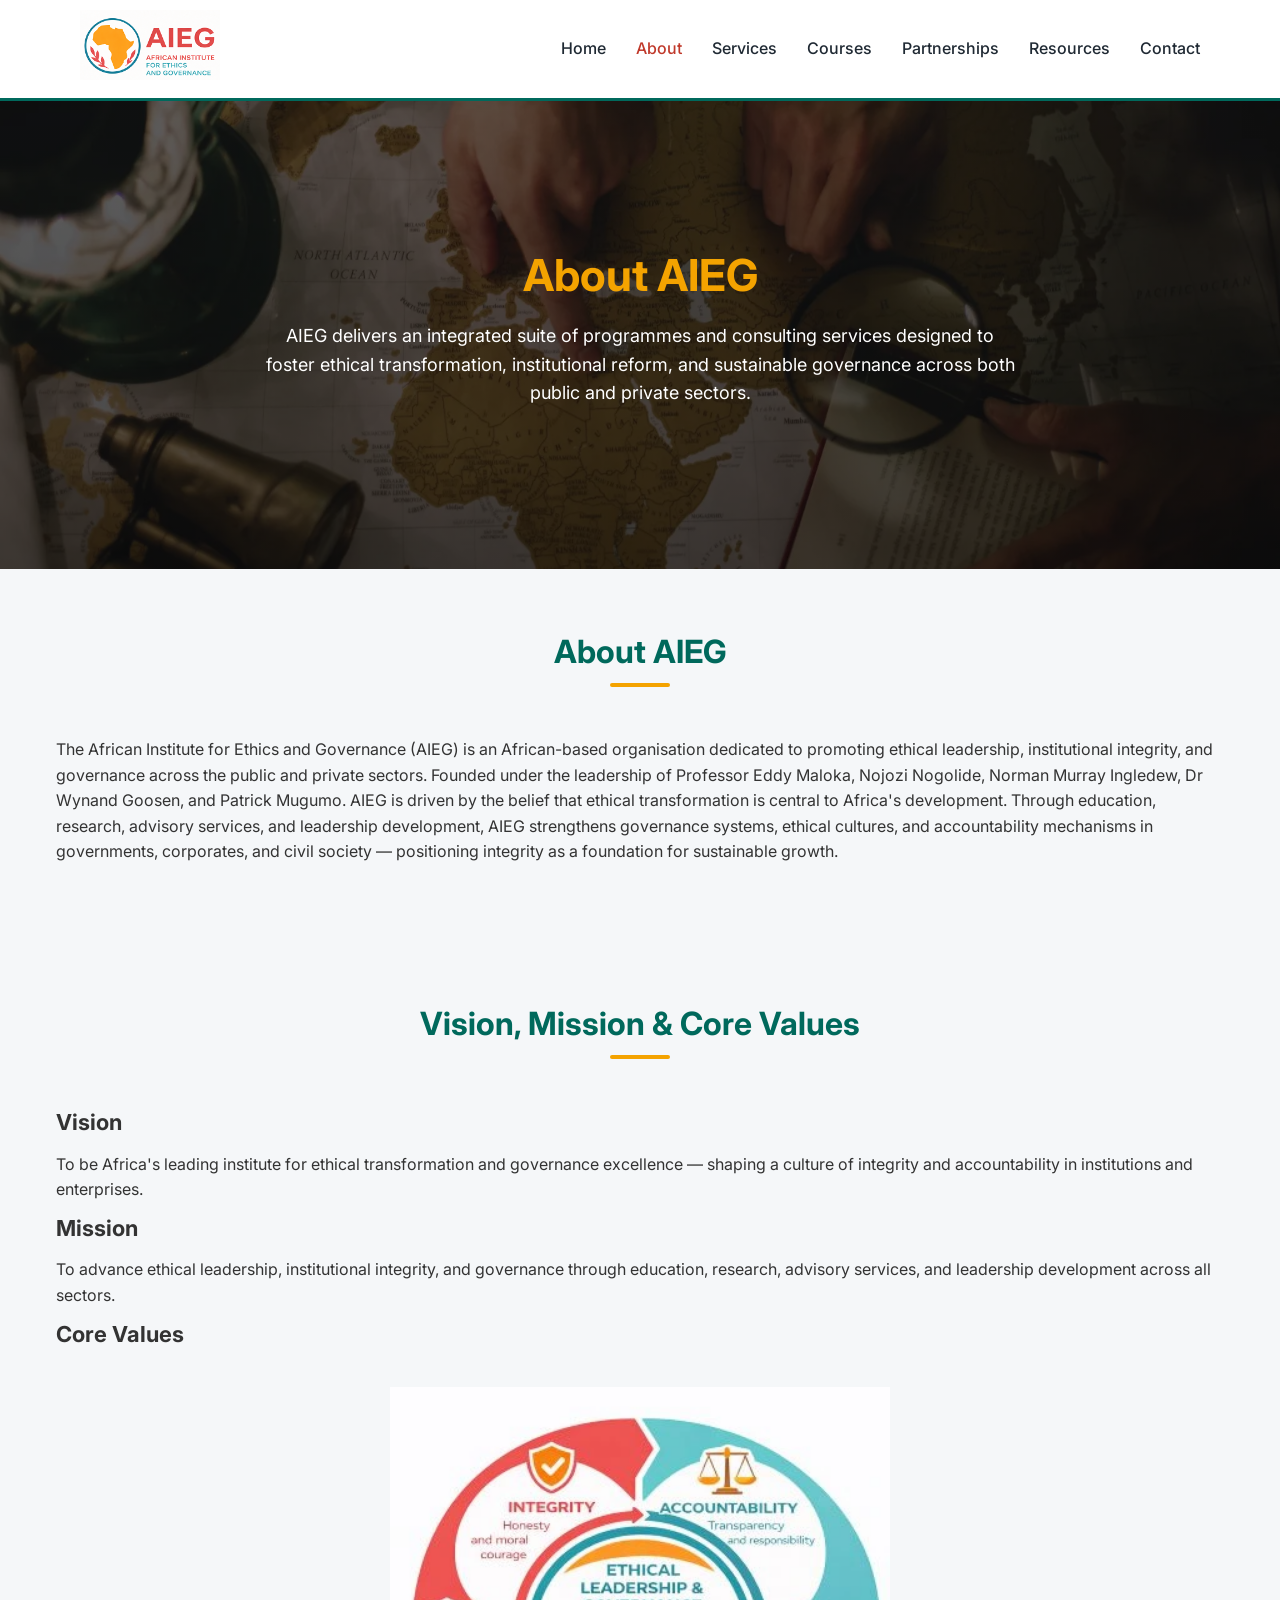
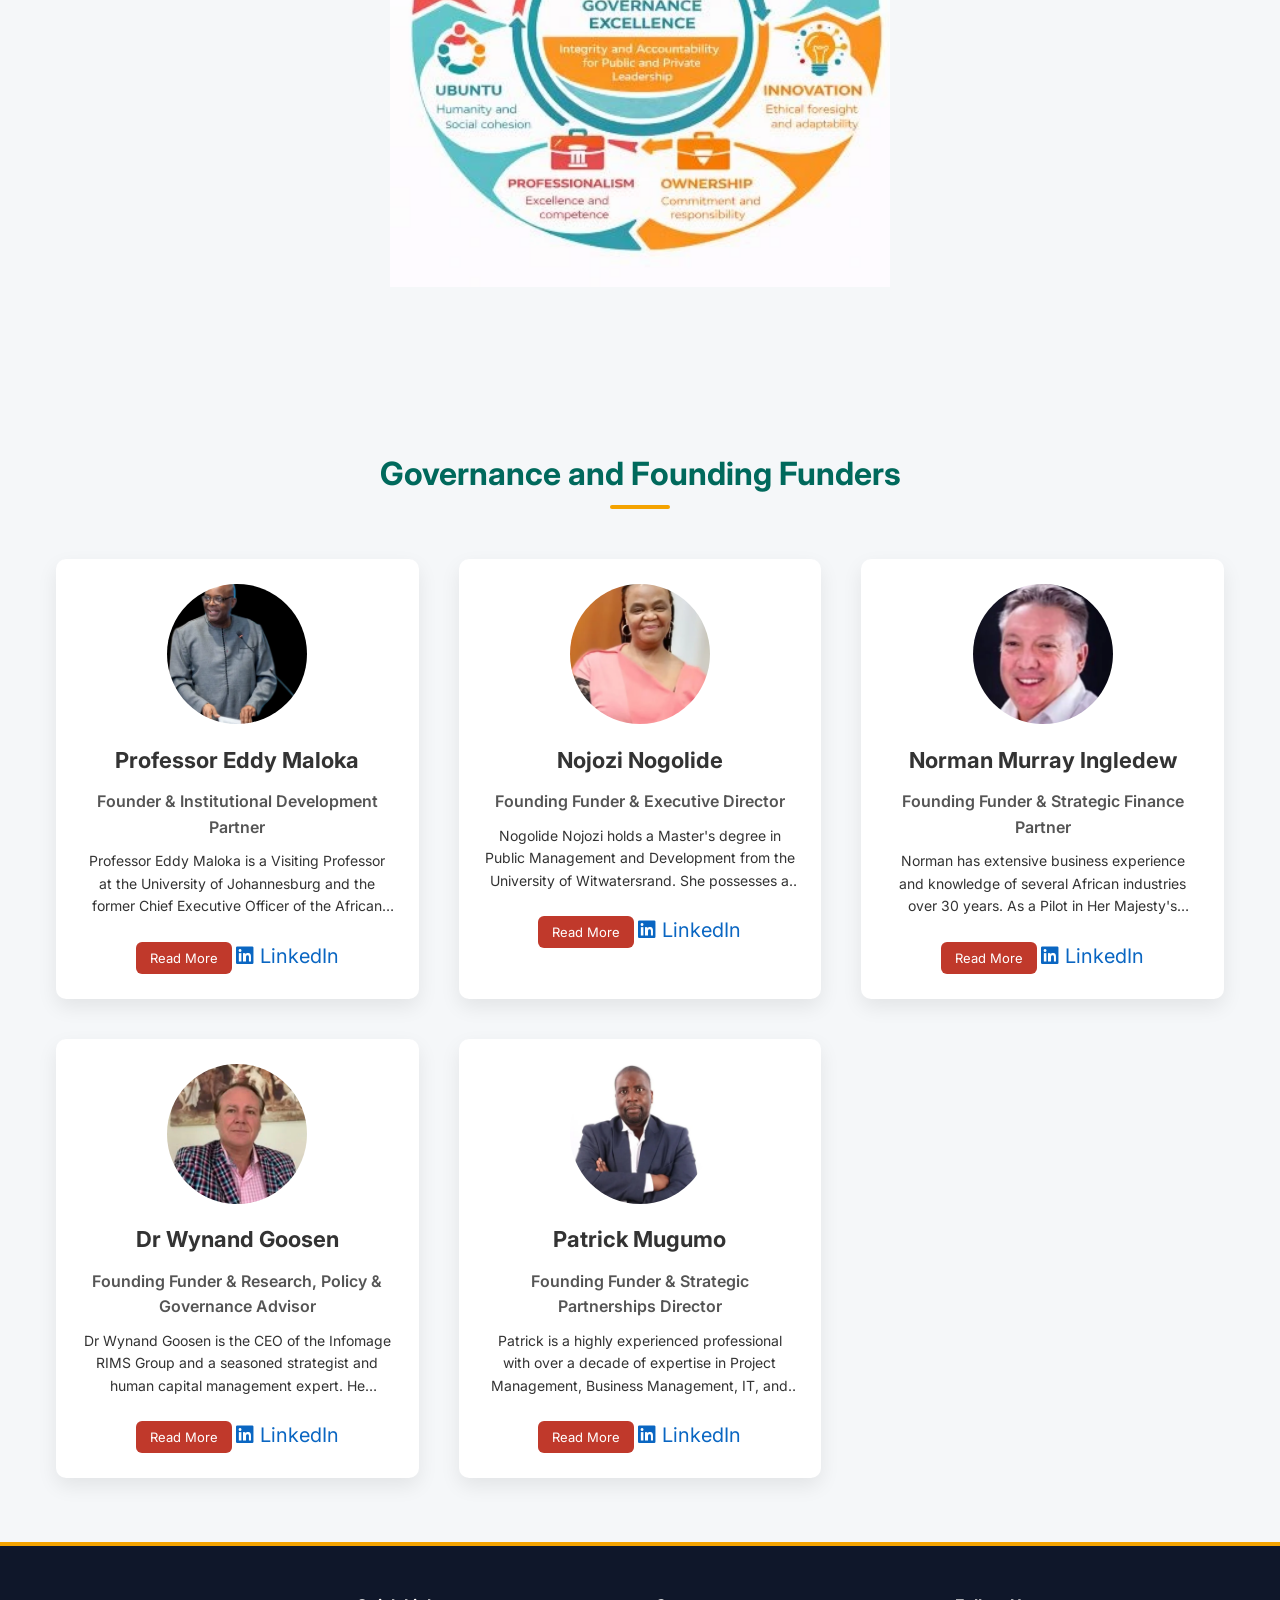
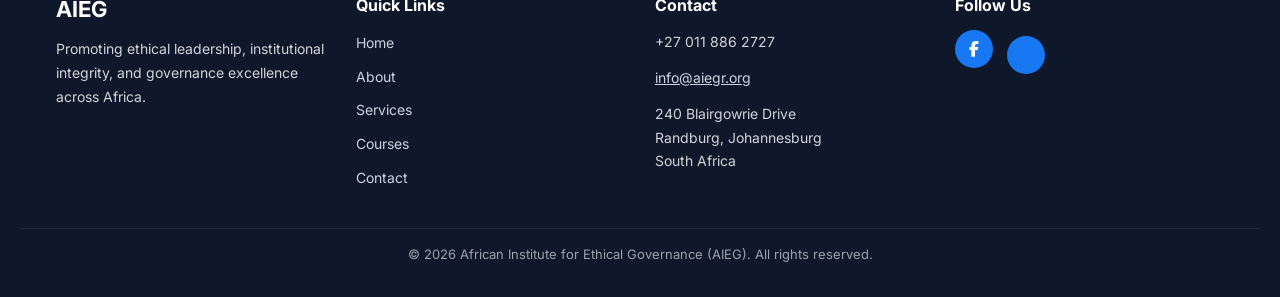
==== commit bfcb76f5: "tiktok added to footer" ====
--- a/about.html
+++ b/about.html
@@ -290,6 +290,10 @@
           <a href="https://web.facebook.com/profile.php?id=61573634230975" target="_blank" rel="noopener noreferrer" aria-label="Visit AIEG on Facebook (opens in new tab)">
             <i class="fab fa-facebook-f" aria-hidden="true"></i>
           </a>
+		  <a href="https://www.tiktok.com/@aiegr.org" target="_blank" rel="noopener noreferrer" aria-label="Visit AIEG on TikTok (opens in new tab)">
+   <i class="fab fa-tiktok-t" aria-hidden="true"></i>
+</a>
+
         </div>
       </div>
     </div>
--- a/css/style.css
+++ b/css/style.css
@@ -550,8 +550,14 @@
 .accordion-content {
   max-height: 0;
   overflow: hidden;
-  transition: max-height 0.4s ease;
+  visibility: hidden;        /* belt-and-suspenders: truly removes from paint */
+  transition: max-height 0.4s ease, visibility 0s 0.4s;
   padding: 0 20px;
+}
+
+.accordion-header.active + .accordion-content {
+  visibility: visible;
+  transition: max-height 0.4s ease, visibility 0s 0s;
 }
 
 .accordion-content > * { padding: 4px 0; }
--- a/css/style.css
+++ b/css/style.css
@@ -550,8 +550,14 @@
 .accordion-content {
   max-height: 0;
   overflow: hidden;
-  transition: max-height 0.4s ease;
+  visibility: hidden;        /* belt-and-suspenders: truly removes from paint */
+  transition: max-height 0.4s ease, visibility 0s 0.4s;
   padding: 0 20px;
+}
+
+.accordion-header.active + .accordion-content {
+  visibility: visible;
+  transition: max-height 0.4s ease, visibility 0s 0s;
 }
 
 .accordion-content > * { padding: 4px 0; }
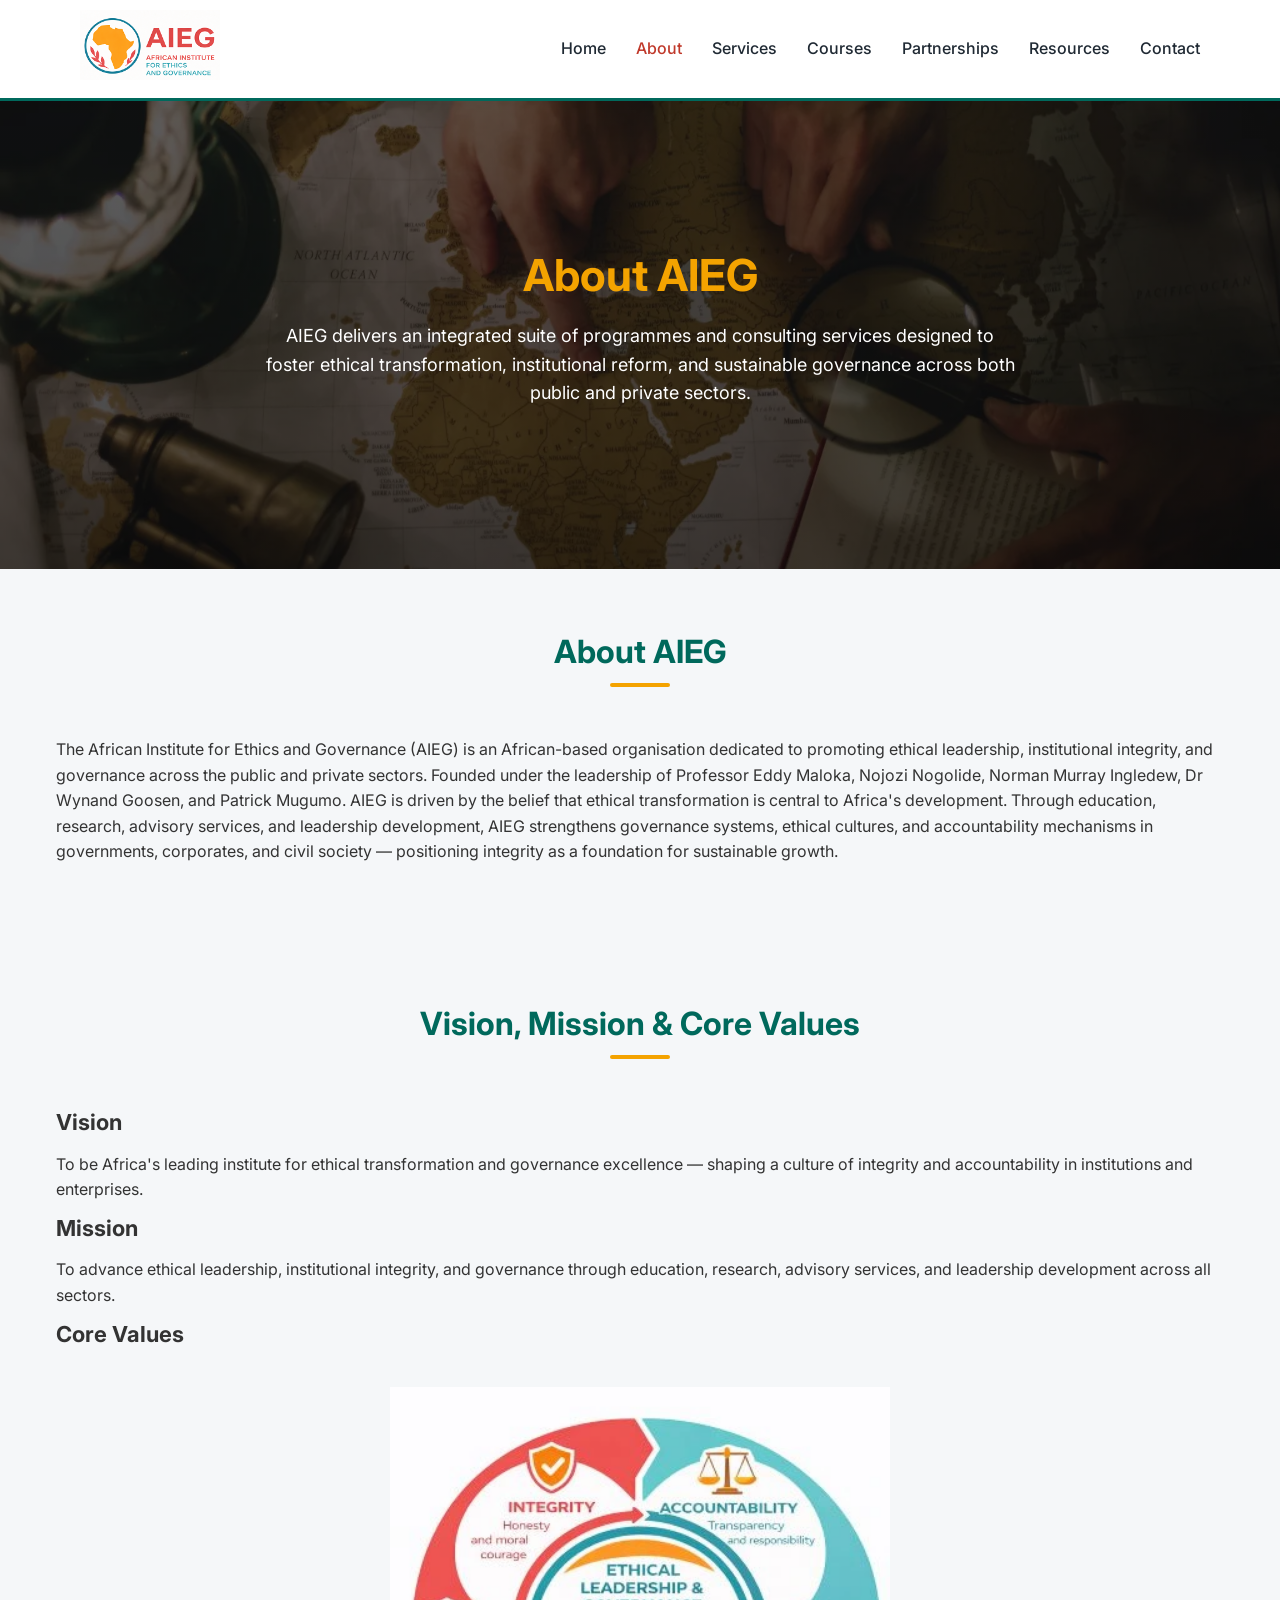
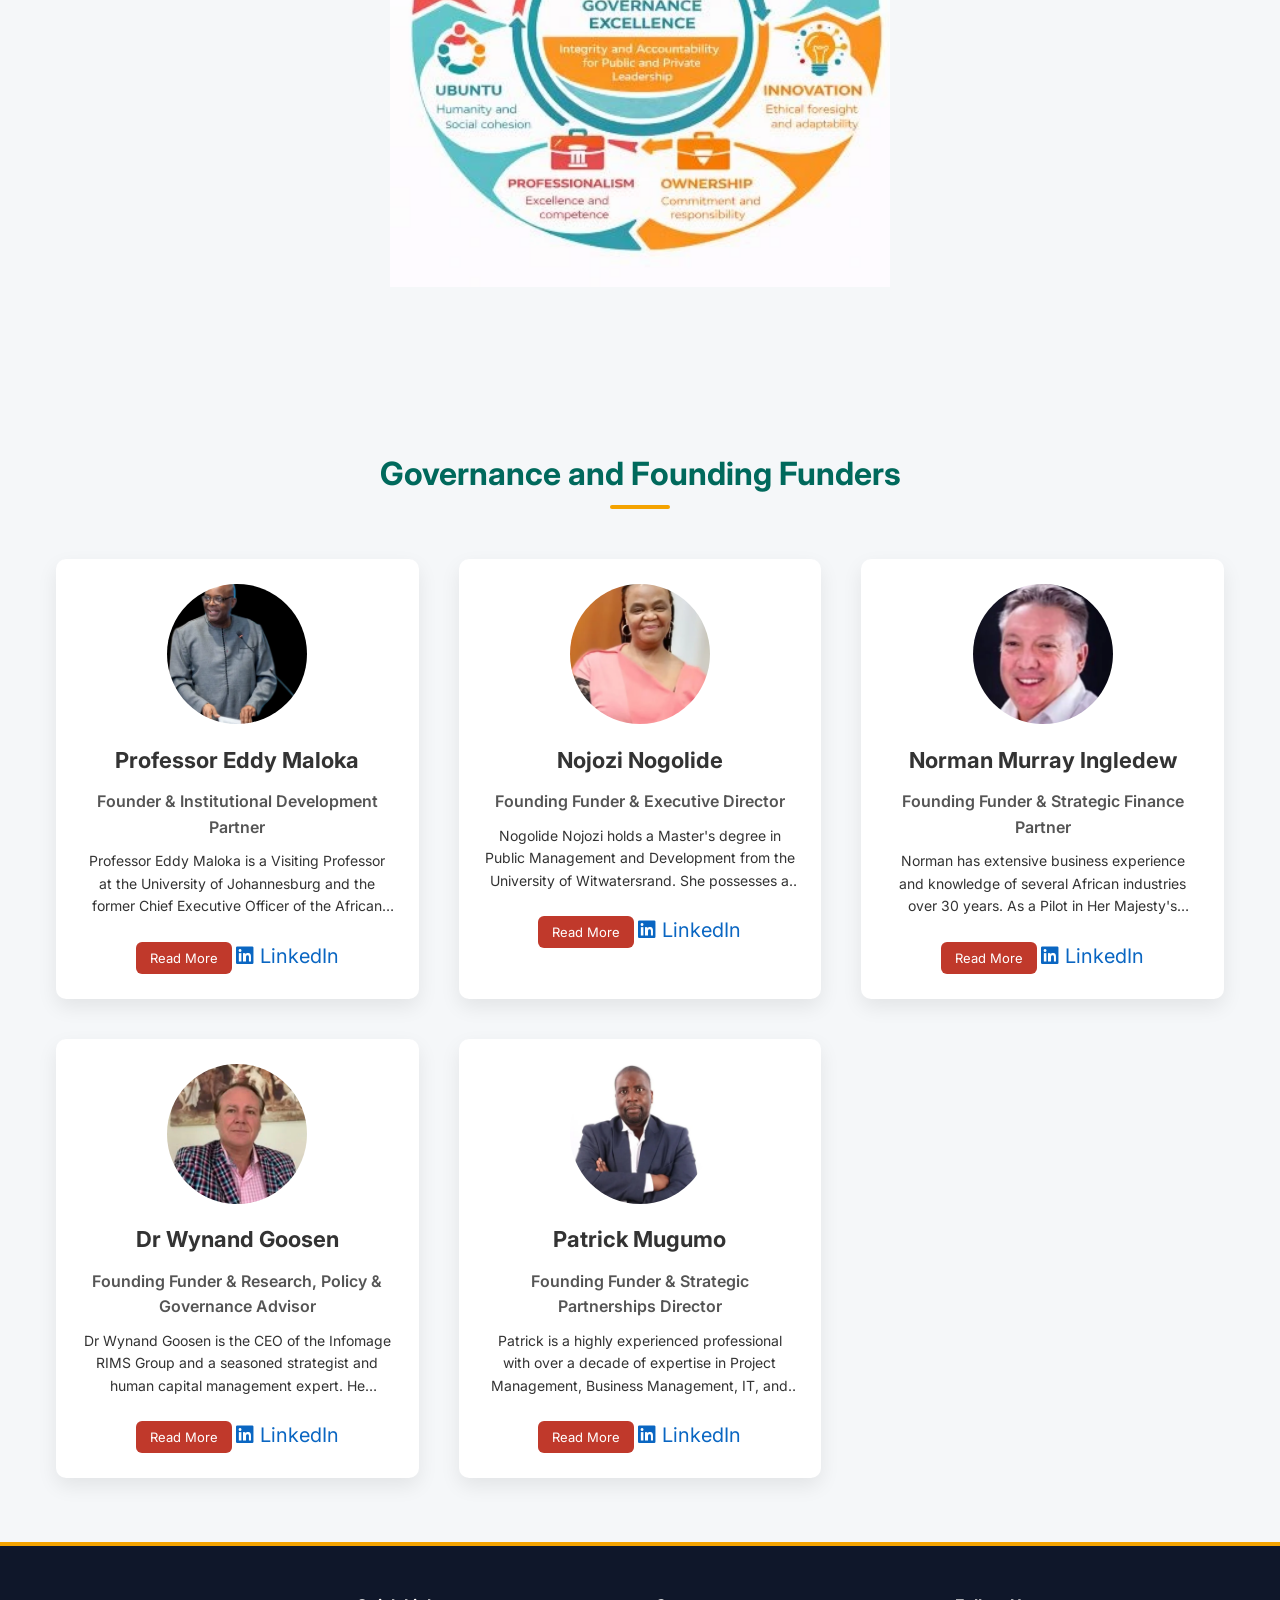
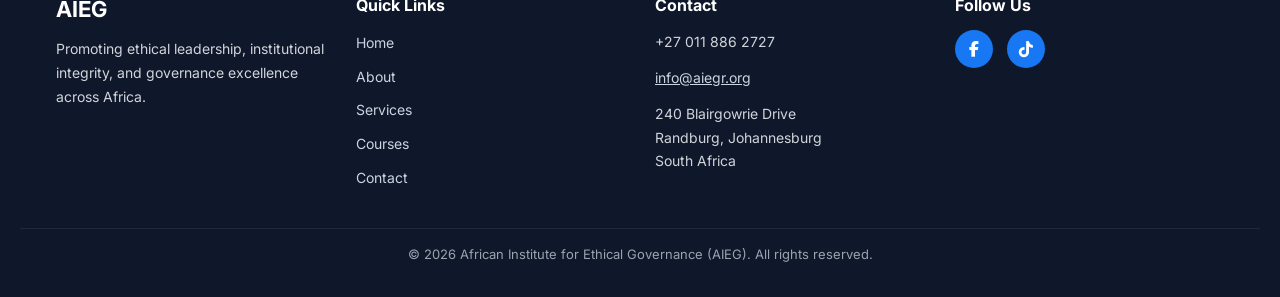
==== commit 23f50832: "fixed tiktok" ====
--- a/about.html
+++ b/about.html
@@ -291,7 +291,7 @@
             <i class="fab fa-facebook-f" aria-hidden="true"></i>
           </a>
 		  <a href="https://www.tiktok.com/@aiegr.org" target="_blank" rel="noopener noreferrer" aria-label="Visit AIEG on TikTok (opens in new tab)">
-   <i class="fab fa-tiktok-t" aria-hidden="true"></i>
+   <i class="fab fa-tiktok" aria-hidden="true"></i>
 </a>
 
         </div>
